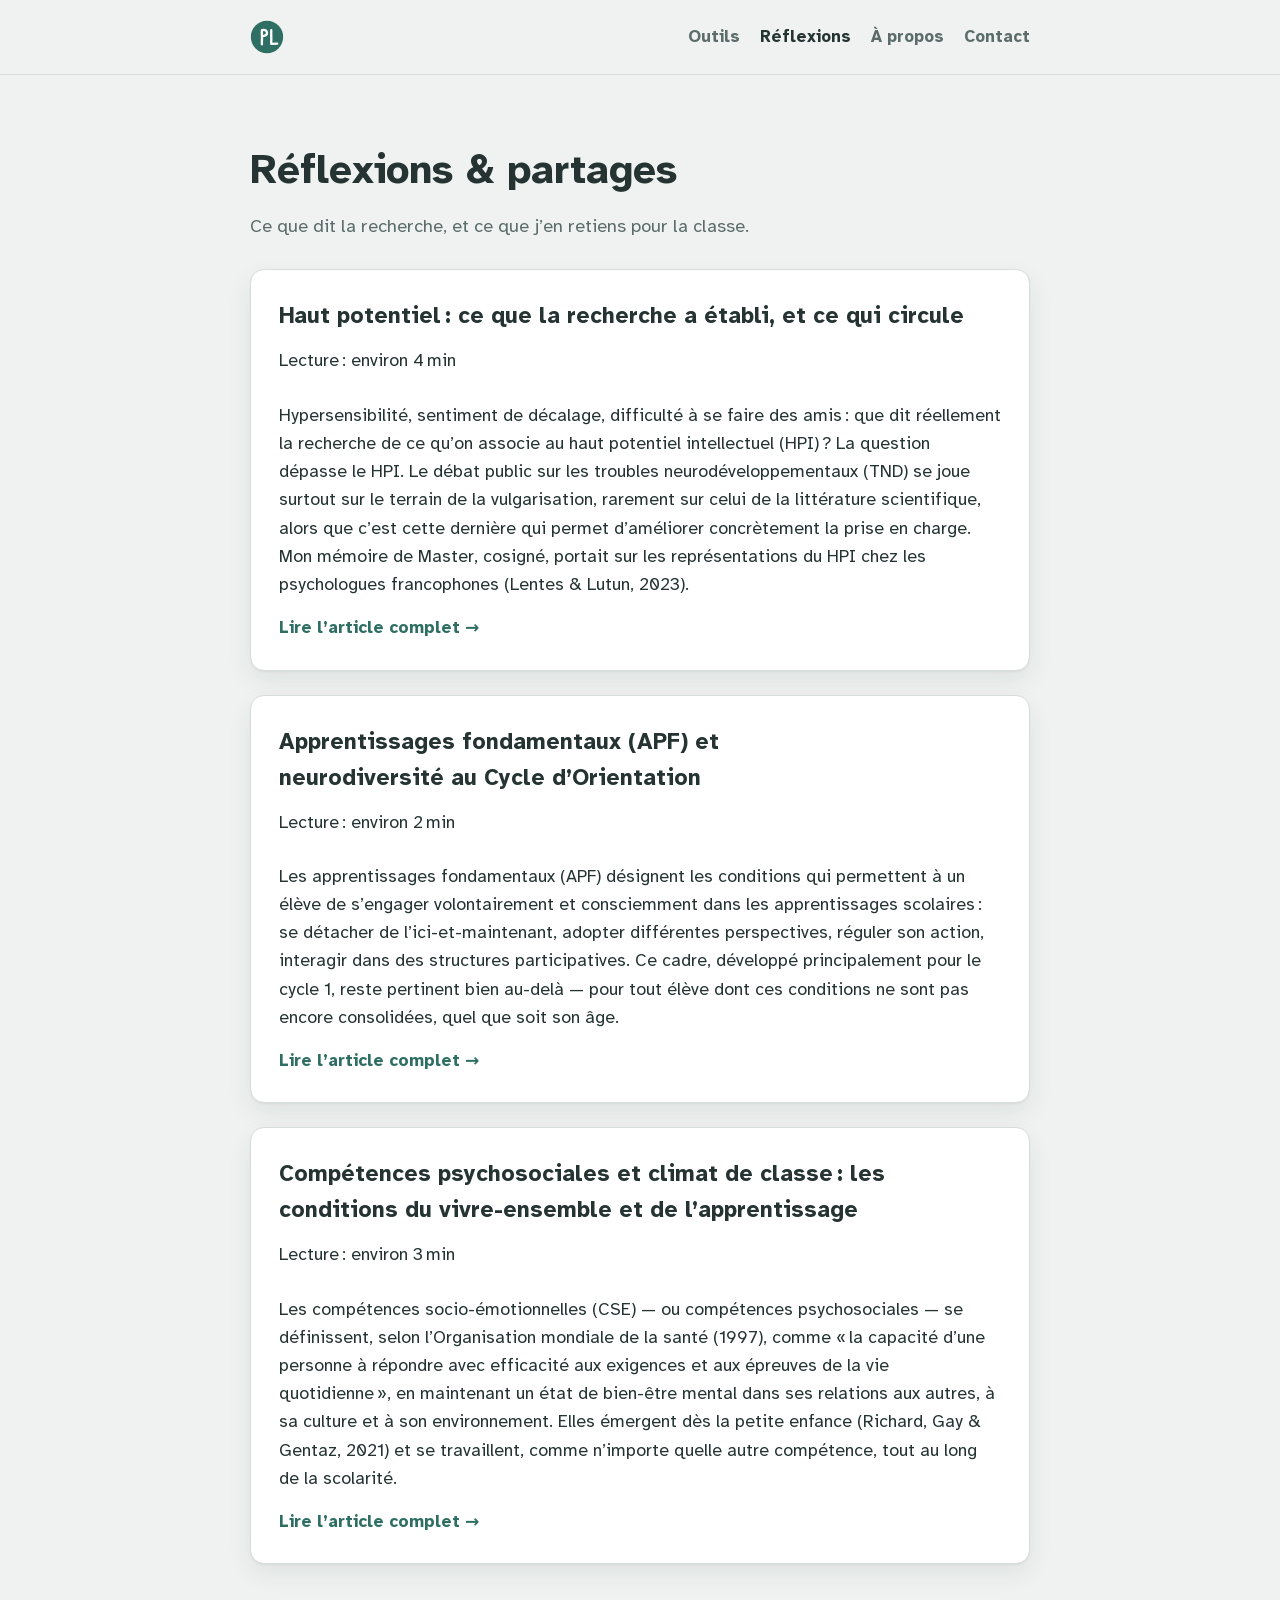
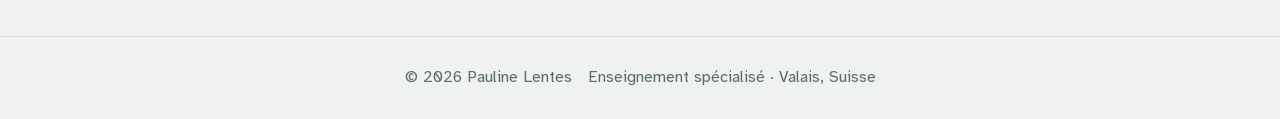
==== reflexions.html @ 04c8b50e "Retirer le nombre de textes de la page Réflexions La liste est amenée à évoluer : l'introduction, la" ====
<!doctype html>
<html lang="fr">
<head>
<meta charset="utf-8">
<meta name="viewport" content="width=device-width, initial-scale=1">
<meta name="description" content="Ce que dit la recherche (haut potentiel, apprentissages fondamentaux, compétences psychosociales) et ce que j’en retiens pour la classe au Cycle d’Orientation.">
<title>Réflexions · PL</title>
<meta name="theme-color" content="#2f6f63">
<meta name="apple-mobile-web-app-title" content="PL">
<link rel="manifest" href="manifest.json">
<link rel="apple-touch-icon" href="icon-180.png">
<link rel="icon" type="image/png" sizes="512x512" href="icon-512.png">
<link rel="icon" type="image/png" sizes="32x32" href="icon-32.png">
<link rel="icon" type="image/svg+xml" href="data:image/svg+xml,%3Csvg xmlns='http://www.w3.org/2000/svg' viewBox='0 0 160 160'%3E%3Ccircle cx='80' cy='80' r='76' fill='%232F6F63'/%3E%3Cg fill='none' stroke='%23FFFFFF' stroke-width='11' stroke-linecap='round' stroke-linejoin='round'%3E%3Cpath d='M56,114 C55,100 58,86 56,70 C55,58 57,50 56,48 C64,46 78,45 80,58 C82,70 70,76 56,76'/%3E%3Cpath d='M100,48 C99,64 101,86 100,100 C99,108 101,112 100,112 L128,111'/%3E%3C/g%3E%3C/svg%3E">
<link rel="preload" href="fonts/atkinson-400-normal.woff2" as="font" type="font/woff2" crossorigin>
<link rel="stylesheet" href="style.css">
</head>
<body>


<a class="skip" href="#main">Aller au contenu</a>

<header>
  <div class="wrap header-row">
    <a class="brand" href="./" aria-label="PL, retour à l’accueil">
      <svg viewBox="0 0 160 160" aria-hidden="true"><circle cx="80" cy="80" r="76" fill="currentColor" style="color:var(--accent)"/><g fill="none" stroke="var(--on-accent)" stroke-width="11" stroke-linecap="round" stroke-linejoin="round"><path d="M56,114 C55,100 58,86 56,70 C55,58 57,50 56,48 C64,46 78,45 80,58 C82,70 70,76 56,76"/><path d="M100,48 C99,64 101,86 100,100 C99,108 101,112 100,112 L128,111"/></g></svg>
    </a>
    <nav aria-label="Navigation principale">
      <a href="./#outils">Outils</a>
      <a href="reflexions.html" aria-current="page">Réflexions</a>
      <a href="./#apropos">À propos</a>
      <a href="./#contact">Contact</a>
    </nav>
  </div>
</header>

<main id="main">
  <section id="reflexions">
    <div class="wrap">
      <h1 class="page-title">Réflexions &amp; partages</h1>
      <p class="section-intro">Ce que dit la recherche, et ce que j’en retiens pour la classe.</p>
      <div class="reflections">
        <div class="reflection-card" id="haut-potentiel">
          <h2>Haut potentiel&#8239;: ce que la recherche a établi, et ce qui circule</h2>
          <p class="reflection-meta">Lecture : environ 4 min</p>
          <p>Hypersensibilité, sentiment de décalage, difficulté à se faire des amis&#8239;: que dit réellement la recherche de ce qu’on associe au haut potentiel intellectuel (HPI)&#8239;? La question dépasse le HPI. Le débat public sur les troubles neurodéveloppementaux (TND) se joue surtout sur le terrain de la vulgarisation, rarement sur celui de la littérature scientifique, alors que c’est cette dernière qui permet d’améliorer concrètement la prise en charge. Mon mémoire de Master, cosigné, portait sur les représentations du HPI chez les psychologues francophones (Lentes &amp; Lutun, 2023).</p>
          <details class="reflection-more"><summary><span class="more-label">Lire l’article complet<span class="sr-only"> sur le haut potentiel</span> &rarr;</span><span class="less-label">Réduire &uarr;</span></summary>
          <p>Dans la littérature scientifique, le profil HPI repose sur des critères relativement stables et mesurables&#8239;: un QI égal ou supérieur à 130, une rapidité d’apprentissage, une grande curiosité intellectuelle. Le reste — l’hypersensibilité, la difficulté à se faire des amis, le sentiment de décalage permanent — n’a jamais été démontré de façon robuste et reproductible comme spécifique au HPI (Clobert &amp; Gauvrit, 2021). Pourtant, c’est cette seconde liste, diffusée par des sites grand public et des tests qualitatifs en ligne, qui structure très largement les représentations populaires. Le mécanisme qui l’explique est connu depuis longtemps en psychologie&#8239;: l’effet Barnum, soit la tendance à se reconnaître dans une description vague et flatteuse, indépendamment de sa pertinence réelle (Forer, 1949). Le même terreau alimente les débats en ligne sur l’autisme, le TDAH ou les troubles dys — des check-lists qui invitent à l’auto-identification, davantage qu’à la compréhension du fonctionnement réel de la personne.</p>
          <p>Les professionnels formés ne sont pas complètement à l’abri de cette dérive. Dans notre étude, face à des cas cliniques ambigus, une partie des psychologues interrogés mobilisent des critères non validés scientifiquement plutôt que les critères théoriques qu’ils défendent par ailleurs. Si le glissement touche des professionnels formés, il touche a fortiori le grand public — et ce glissement a un coût&#8239;: du temps, de l’attention et des ressources dépensés à débattre de traits de personnalité anecdotiques, plutôt qu’à mettre en œuvre ce que la recherche a déjà établi comme efficace pour accompagner les profils neurodivergents (guidage explicite, outils de médiation, dispositifs adaptés à la zone proximale de développement de chacun).</p>
          <p>Cela ne nie pas l’existence de tableaux cliniques complexes, avec de réelles difficultés associées — ils existent et nécessitent un accompagnement spécifique. Ce qui est nié, en revanche, c’est que ces tableaux représentent la majorité des situations. Sur plusieurs dimensions étudiées dans la littérature, les personnes HPI ne se distinguent pas défavorablement de la population générale&#8239;: pas plus de difficultés relationnelles avec leurs pairs (Peters &amp; Bain, 2011), pas de perfectionnisme plus marqué (Stricker et al., cités dans Clobert &amp; Gauvrit, 2021), et une sociabilité plutôt meilleure, sans que cela leur soit délétère (Boisselier, 2021). Là où une différence existe — l’hyperstimulabilité émotionnelle, par exemple — sa taille d’effet reste faible (Winkler &amp; Voight, 2016). Plus récemment, une méta-analyse portant sur 27 études sur l’anxiété et 15 sur la dépression n’a trouvé aucune différence significative entre personnes HPI et population générale sur ces deux dimensions (Duplenne et al., 2024). Dans la majorité des cas documentés, le HPI n’est donc pas un facteur de risque&#8239;: il peut même agir comme facteur de protection.</p>
          <p>Cette confusion tient en partie à un biais méthodologique classique&#8239;: les professionnels — et les recherches menées en contexte clinique — rencontrent presque exclusivement des personnes en difficulté, puisque ce sont elles qui consultent. Les personnes qui fonctionnent bien avec un HPI, ou plus largement avec un autre profil neurodivergent, n’ont aucune raison de se signaler nulle part&#8239;; elles restent invisibles dans les échantillons cliniques, un biais de sélection apparenté au paradoxe de Berkson (Berkson, 1946). Tirer des conclusions générales à partir de ce qu’on observe le plus souvent en clinique revient donc à ignorer structurellement une grande partie — probablement la majorité — des personnes concernées.</p>
          <p>C’est tout l’enjeu de cette réflexion&#8239;: sortir d’une vision pathologisante par défaut de la neurodiversité. Fonctionner avec un profil HPI, autiste, TDAH ou dys n’est pas en soi un problème à corriger — ces fonctionnements sont aussi une forme de richesse dont nos sociétés ont besoin (Singer, 1998&#8239;; Armstrong, 2010). La difficulté n’est jamais un attribut automatique du diagnostic&#8239;: elle naît de l’écart, parfois important, parfois inexistant, entre le fonctionnement d’une personne et un environnement qui n’est pas toujours pensé pour accueillir cette diversité. Rester ancrée dans ce que la science montre — plutôt que dans ce qui circule — est ce qui permet réellement d’améliorer les conditions des personnes concernées, bien au-delà de n’importe quel débat sur des critères de personnalité non validés.</p>
          <details class="refs"><summary>Références (10)</summary>
            <ul class="reflection-refs">
              <li>Lentes, P., &amp; Lutun, M. (2023). <em>Les représentations du haut potentiel intellectuel chez les psychologues</em> [Travail de mémoire, Master en psychologie]. Université de Lausanne.</li>
              <li>Clobert, N., &amp; Gauvrit, N. (2021). <em>Psychologie du haut potentiel&#8239;: Comprendre, identifier, accompagner</em>. De Boeck Supérieur.</li>
              <li>Forer, B. (1949). The fallacy of personal validation. <em>Journal of Abnormal and Social Psychology, 44</em>(1), 118–123.</li>
              <li>Peters, P. M., &amp; Bain, S. K. (2011). Bullying and victimization rates among gifted and high-achieving students. <em>Journal for the Education of the Gifted, 34</em>(4), 624–643.</li>
              <li>Boisselier, N. (2021). La sociabilité et l’attrait pour la solitude des adultes à haut potentiel intellectuel. <em>Psychologie Française, 66</em>(4), 377–392.</li>
              <li>Winkler, D., &amp; Voight, A. (2016). Giftedness and overexcitability: Investigating the relationship using meta-analysis. <em>Gifted Child Quarterly, 60</em>(4), 243–257.</li>
              <li>Duplenne, L., Bourdin, B., Fernandez, D. N., Blondelle, G., &amp; Aubry, A. (2024). Anxiety and depression in gifted individuals: A systematic and meta-analytic review. <em>Gifted Child Quarterly, 68</em>(1), 65–83.</li>
              <li>Berkson, J. (1946). Limitations of the application of fourfold table analysis to hospital data. <em>Biometrics Bulletin, 2</em>(3), 47–53.</li>
              <li>Singer, J. (1998). <em>Odd People In: The Birth of Community Amongst People on the Autistic Spectrum</em> [Thèse de licence]. University of Technology, Sydney.</li>
              <li>Armstrong, T. (2010). <em>Neurodiversity: Discovering the Extraordinary Gifts of Autism, ADHD, Dyslexia, and Other Brain Differences</em>. Da Capo Lifelong Books.</li>
            </ul></details>
          <button type="button" class="close-article">Réduire &uarr;</button>
          </details>
        </div>
        <div class="reflection-card" id="apf-neurodiversite">
          <h2>Apprentissages fondamentaux (APF) et neurodiversité au Cycle d’Orientation</h2>
          <p class="reflection-meta">Lecture : environ 2 min</p>
          <p>Les apprentissages fondamentaux (APF) désignent les conditions qui permettent à un élève de s’engager volontairement et consciemment dans les apprentissages scolaires&#8239;: se détacher de l’ici-et-maintenant, adopter différentes perspectives, réguler son action, interagir dans des structures participatives. Ce cadre, développé principalement pour le cycle 1, reste pertinent bien au-delà — pour tout élève dont ces conditions ne sont pas encore consolidées, quel que soit son âge.</p>
          <details class="reflection-more"><summary><span class="more-label">Lire l’article complet<span class="sr-only"> sur les apprentissages fondamentaux</span> &rarr;</span><span class="less-label">Réduire &uarr;</span></summary>
          <p>Au Cycle d’Orientation, cette lecture change la manière d’aborder les difficultés d’apprentissage liées à la neurodiversité. Plutôt que de les interpréter uniquement à travers un diagnostic, on peut les lire comme l’expression d’apprentissages fondamentaux encore en construction, suivant une temporalité propre à chaque élève (Frith, 2003&#8239;; Happé &amp; Frith, 2006). Ce n’est pas la présence d’un trouble qui définit à elle seule les besoins d’un élève, mais l’écart entre ce que les attentes scolaires du cycle 3 présupposent comme acquis et ce qui, chez certains élèves, reste dans la zone proximale de développement.</p>
          <p>Cette perspective oriente aussi les dispositifs pédagogiques. Le passage de l’hétérorégulation à l’autorégulation (Vygotski, 1934/2018) ne va pas de soi&#8239;: il nécessite un guidage explicite, des outils de médiation, et des espaces où l’erreur et l’essai ont leur place. Le jeu de faire-semblant — la logique du «&#8239;comme si&#8239;» (Pramling et al., 2019) — est l’un de ces espaces&#8239;: il permet de travailler des compétences complexes (anticiper une situation, adopter la perspective d’autrui, gérer un imprévu) à distance de la charge émotionnelle d’une situation réelle, avant d’en affronter la version vécue. Cette alternance entre simulation et réalité s’inscrit dans une logique de continuum d’apprentissage — observer, imiter, faire avec, faire seul — plutôt que dans une logique de comblement de lacunes (Truffer-Moreau, Clerc-Georgy &amp; Paccolat, 2022).</p>
          <p>Ce cadre théorique nourrit directement ma pratique en classe ressource et en structure d’appui&#8239;: il permet de concevoir des dispositifs qui accompagnent le rythme de développement propre à chaque élève, plutôt que de chercher à le faire converger de force vers une norme scolaire uniforme.</p>
          <details class="refs"><summary>Références (5)</summary>
            <ul class="reflection-refs">
              <li>Frith, U. (2003). <em>Autism: explaining the enigma</em>. Blackwell.</li>
              <li>Happé, F., &amp; Frith, U. (2006). The weak coherence account. <em>Journal of Autism and Developmental Disorders, 36</em>(1), 5–25.</li>
              <li>Pramling, N., Wallerstedt, C., Lagerlöf, P., &amp; Björklund, C. (2019). <em>Play-Responsive Teaching in Early Childhood Education</em>. Springer.</li>
              <li>Truffer-Moreau, I., Clerc-Georgy, A., &amp; Paccolat, C. (2022). <em>Continuum d’apprentissage</em> [Support de cours BP61SPE]. HEP Vaud.</li>
              <li>Vygotski, L. S. (1934/2018). <em>Pensée et Langage</em>. La Dispute.</li>
            </ul></details>
          <button type="button" class="close-article">Réduire &uarr;</button>
          </details>
        </div>
        <div class="reflection-card" id="cps-climat-de-classe">
          <h2>Compétences psychosociales et climat de classe&#8239;: les conditions du vivre-ensemble et de l’apprentissage</h2>
          <p class="reflection-meta">Lecture : environ 3 min</p>
          <p>Les compétences socio-émotionnelles (CSE) — ou compétences psychosociales — se définissent, selon l’Organisation mondiale de la santé (1997), comme «&#8239;la capacité d’une personne à répondre avec efficacité aux exigences et aux épreuves de la vie quotidienne&#8239;», en maintenant un état de bien-être mental dans ses relations aux autres, à sa culture et à son environnement. Elles émergent dès la petite enfance (Richard, Gay &amp; Gentaz, 2021) et se travaillent, comme n’importe quelle autre compétence, tout au long de la scolarité.</p>
          <details class="reflection-more"><summary><span class="more-label">Lire l’article complet<span class="sr-only"> sur les compétences psychosociales</span> &rarr;</span><span class="less-label">Réduire &uarr;</span></summary>
          <p>Leur enseignement n’est pas un supplément d’âme&#8239;: les émotions orientent l’attention, influencent la mémorisation et modulent la motivation (Cuisinier &amp; Pons, 2011). Le plaisir d’apprendre — une émotion complexe, non réductible à une satisfaction immédiate — se construit à partir de trois leviers&#8239;: la perception de compétence, le sentiment d’autonomie et la pertinence perçue de la tâche. Aucun des trois ne se développe dans un climat où la peur de l’erreur monopolise l’énergie mentale des élèves&#8239;; c’est la sécurité du climat de classe qui crée les conditions propices à l’apprentissage (Glaser-Zikuda &amp; Mayring, 2004).</p>
          <p>Ce constat rejoint un champ de recherche plus large sur le climat scolaire, entendu non comme une ambiance diffuse mais comme un ensemble de dimensions objectivables&#8239;: la sécurité, la qualité des relations, l’enseignement-apprentissage et l’environnement institutionnel (Cohen, McCabe, Michelli &amp; Pickeral, 2009). Un climat positif agit comme facteur de protection, en particulier pour les élèves dont le parcours les expose à un risque accru d’exclusion&#8239;: il soutient leur sentiment d’appartenance et leur engagement, condition du vivre-ensemble dans des classes de plus en plus plurielles (Audet et al., 2024). Au Cycle d’Orientation, où les parcours sont souvent marqués par des ruptures scolaires ou des difficultés d’apprentissage, cette dimension n’est pas accessoire&#8239;: elle conditionne la possibilité même d’un travail pédagogique.</p>
          <p>Le PER inscrit ces compétences parmi les compétences transversales, mais leur transmission repose largement sur la modélisation&#8239;: l’enseignant qui nomme son propre état émotionnel, qui travaille ses propres compétences socio-émotionnelles, enseigne autant par ce qu’il dit que par ce qu’il montre. Des outils concrets structurent cette pratique au quotidien — thermomètre des émotions, journal de bord, conseils de classe, messages clairs, médiation par les pairs — mais leur efficacité dépend de sept conditions documentées dans la littérature&#8239;: une intégration explicite et intentionnelle au quotidien scolaire, une approche universelle (adressée à tous, pas seulement aux élèves en difficulté), une formation des enseignants, une cohérence et une progressivité sur la scolarité, l’implication des familles, une culture d’école favorable, et un suivi réel des dispositifs mis en place. Ce n’est pas un vœu pieux&#8239;: une méta-analyse portant sur plus de 200 programmes scolaires montre que l’enseignement structuré des compétences socio-émotionnelles améliore non seulement le comportement et les compétences sociales des élèves, mais aussi leurs résultats scolaires, de l’ordre de 11 points de percentile en moyenne (Durlak, Weissberg, Dymnicki, Taylor &amp; Schellinger, 2011).</p>
          <p>Travailler le climat de classe et les compétences psychosociales, ce n’est donc pas choisir entre le bien-être des élèves et leurs apprentissages&#8239;: c’est reconnaître que l’un est la condition de l’autre. C’est cette articulation qui structure aujourd’hui PL-CPS, le programme annuel de compétences psychosociales conçu avec Melody Ehrensperger pour le Cycle d’Orientation.</p>
          <details class="refs"><summary>Références (7)</summary>
            <ul class="reflection-refs">
              <li>Organisation mondiale de la santé. (1997). <em>Life skills education in schools</em>. OMS.</li>
              <li>Richard, S., Gay, P., &amp; Gentaz, É. (2021). Pourquoi et comment soutenir le développement des compétences émotionnelles chez les élèves âgés de 4 à 7 ans et chez leur enseignant·e&#8239;? <em>Raisons éducatives, 25</em>, 261–287.</li>
              <li>Cuisinier, F., &amp; Pons, F. (2011). <em>Émotions et cognition en classe</em>.</li>
              <li>Glaser-Zikuda, M., &amp; Mayring, P. (2004). Développer le plaisir d’apprendre à l’école. Dans Lafortune, L., Doudin, P.-A., Pons, F., &amp; Hancock, D. (dir.), <em>Les émotions à l’école</em> (pp. 101–121). Presses de l’Université du Québec.</li>
              <li>Cohen, J., McCabe, E. M., Michelli, N. M., &amp; Pickeral, T. (2009). School climate: Research, policy, practice, and teacher education. <em>Teachers College Record, 111</em>(1), 180–213.</li>
              <li>Audet, G., Gosselin-Gagné, J., Fowler, E., Caron, M.-È., Maynard, C., &amp; Beauregard, C. (2024). Prendre en compte les réalités d’élèves réfugié·e·s afin de soutenir leur résilience. <em>Revue Suisse des Sciences de l’éducation, 46</em>(1), 74–85.</li>
              <li>Durlak, J. A., Weissberg, R. P., Dymnicki, A. B., Taylor, R. D., &amp; Schellinger, K. B. (2011). The impact of enhancing students’ social and emotional learning. <em>Child Development, 82</em>(1), 405–432.</li>
            </ul></details>
          <button type="button" class="close-article">Réduire &uarr;</button>
          </details>
        </div>
      </div>
    </div>
  </section>
</main>

<footer>
  <div class="wrap header-row">
    <span>© <span id="year"></span> Pauline Lentes</span>
    <span>Enseignement spécialisé · Valais, Suisse</span>
  </div>
</footer>

<script>
(function () {
  document.getElementById('year').textContent = new Date().getFullYear();

  document.querySelectorAll('.close-article').forEach(function (btn) {
    btn.addEventListener('click', function () {
      var d = btn.closest('details');
      d.open = false;
      var sum = d.querySelector('summary');
      sum.scrollIntoView({ block: 'center' });
      sum.focus();
    });
  });
})();
</script>

</body>
</html>
---- style.css ----
/* Styles partagés par index.html et reflexions.html */
@font-face{font-family:"Atkinson Hyperlegible"; font-style:italic; font-weight:400; font-display:swap; src:url(fonts/atkinson-400-italic.woff2) format("woff2"); unicode-range:U+0000-00FF, U+0131, U+0152-0153, U+02BB-02BC, U+02C6, U+02DA, U+02DC, U+0304, U+0308, U+0329, U+2000-206F, U+20AC, U+2122, U+2191, U+2193, U+2212, U+2215, U+FEFF, U+FFFD}
@font-face{font-family:"Atkinson Hyperlegible"; font-style:normal; font-weight:400; font-display:swap; src:url(fonts/atkinson-400-normal.woff2) format("woff2"); unicode-range:U+0000-00FF, U+0131, U+0152-0153, U+02BB-02BC, U+02C6, U+02DA, U+02DC, U+0304, U+0308, U+0329, U+2000-206F, U+20AC, U+2122, U+2191, U+2193, U+2212, U+2215, U+FEFF, U+FFFD}
@font-face{font-family:"Atkinson Hyperlegible"; font-style:normal; font-weight:700; font-display:swap; src:url(fonts/atkinson-700-normal.woff2) format("woff2"); unicode-range:U+0000-00FF, U+0131, U+0152-0153, U+02BB-02BC, U+02C6, U+02DA, U+02DC, U+0304, U+0308, U+0329, U+2000-206F, U+20AC, U+2122, U+2191, U+2193, U+2212, U+2215, U+FEFF, U+FFFD}
:root{
  --bg:#EFF2F0; --surface:#FFFFFF; --surface-alt:#E4E9E6; --ink:#253433; --muted:#5B6C6A;
  --accent:#2F6F63; --on-accent:#FFFFFF; --border:#D7DDDA; --warning:#B97A3D; --danger:#B6503F;
  --highlight:#F0D878; --shadow:0 1px 2px rgba(37,52,51,.06),0 10px 24px rgba(37,52,51,.08);
  color-scheme:light;
}
@media (prefers-color-scheme:dark){
  :root:not([data-theme="light"]){
    --bg:#182422; --surface:#202F2C; --surface-alt:#24322F; --ink:#EAF1EE; --muted:#9FB0AC;
    --accent:#6FBFAE; --on-accent:#182422; --border:#33443F; --warning:#E3A768; --danger:#D98070;
    --shadow:0 1px 2px rgba(0,0,0,.35),0 12px 28px rgba(0,0,0,.35); color-scheme:dark;
  }
}
:root[data-theme="dark"]{
  --bg:#182422; --surface:#202F2C; --surface-alt:#24322F; --ink:#EAF1EE; --muted:#9FB0AC;
  --accent:#6FBFAE; --on-accent:#182422; --border:#33443F; --warning:#E3A768; --danger:#D98070;
  --shadow:0 1px 2px rgba(0,0,0,.35),0 12px 28px rgba(0,0,0,.35); color-scheme:dark;
}

html{font-size:112.5%}
*{box-sizing:border-box}
body{
  margin:0; background:var(--bg); color:var(--ink);
  font-family:"Atkinson Hyperlegible", system-ui, sans-serif;
  font-size:1rem; line-height:1.6;
}
.wrap{max-width:820px; margin:0 auto; padding-inline:20px}
a{color:var(--accent)}
h1,h2,h3{text-wrap:balance; margin:0}
p{margin:0}
.skip{position:absolute; left:-999px; top:0; background:var(--accent); color:var(--on-accent); padding:10px 16px; border-radius:0 0 8px 0}
.skip:focus{left:0; z-index:10}

/* ---------- header ---------- */
html{scroll-padding-top:84px}
header{position:sticky; top:0; z-index:5; padding-block:20px; background:var(--bg); border-bottom:1px solid var(--border)}
.header-row{display:flex; align-items:center; justify-content:space-between; gap:16px; flex-wrap:wrap}
.brand{display:flex; align-items:center; gap:10px; text-decoration:none; color:var(--ink)}
.brand svg{width:34px; height:34px; flex:none}
nav{display:flex; gap:20px; flex-wrap:wrap}
nav a{text-decoration:none; color:var(--muted); font-weight:700; font-size:.92rem}
nav a:hover{color:var(--accent)}
nav a[aria-current="page"]{color:var(--ink)}

/* ---------- hero ---------- */
.hero{padding-block:88px 80px; position:relative; overflow:hidden; background:var(--accent); color:var(--on-accent)}
.hero-grid{display:grid; grid-template-columns:1.3fr 1fr; gap:32px; align-items:center}
.hero h1{font-size:clamp(2.1rem,5.2vw,2.6rem); font-weight:700; line-height:1.1}
.hero p.lede{text-wrap:balance; margin-top:24px; font-size:clamp(1.1rem,2vw,1.3rem); color:var(--on-accent); max-width:46ch}
.hero-actions{display:flex; flex-wrap:wrap; align-items:center; gap:12px 24px; margin-top:28px}
.hero-actions .btn{margin-top:0; padding:14px 26px; background:var(--on-accent); color:var(--accent)}
.link-quiet{font-weight:700; color:var(--on-accent); text-underline-offset:4px}
.hero a:focus-visible{outline:3px solid var(--on-accent); outline-offset:3px}
.hero-shot{margin:0}
.hero-shot a{display:block; border-radius:14px; overflow:hidden; border:1px solid var(--border); box-shadow:var(--shadow)}
.hero-shot img{display:block; width:100%; height:auto}
.hero-shot figcaption{margin-top:10px; font-size:.9rem; color:var(--on-accent)}

section{padding-block:72px}
#outils,#contact{background:var(--surface-alt)}
#outils .section-intro, .tool-card.quiet > p, .photo-banner figcaption, #contact .form-note{color:var(--ink)}
h2,.page-title{font-size:clamp(1.7rem,3.2vw,2.3rem); font-weight:700; margin-bottom:20px; line-height:1.1}

/* ---------- photo ---------- */
.photo-banner{margin:36px 0 0}
.photo-banner .frame{border-radius:20px; overflow:hidden; box-shadow:var(--shadow); border:1px solid var(--border)}
.photo-banner img{display:block; width:100%; height:clamp(220px,38vw,420px); object-fit:cover}
.photo-banner figcaption{padding:10px 4px 0; font-size:.9rem; color:var(--muted); text-align:right}

/* ---------- about (condensé) ---------- */
.bio{max-width:68ch; font-size:1.02rem}
.bio + .bio{margin-top:14px}
.bio-line{margin-top:20px; max-width:68ch; font-size:.9rem; color:var(--muted)}
.tool-credit{font-size:.9rem}

/* ---------- tools (mis en avant) ---------- */
.section-intro{color:var(--muted); max-width:56ch; margin-bottom:28px; font-size:1.02rem}
.tools{display:grid; grid-template-columns:repeat(2,1fr); gap:24px}
.tool-card{background:var(--surface); border:1px solid var(--border); border-radius:14px; padding:28px; box-shadow:var(--shadow); display:flex; flex-direction:column; gap:14px}
.tool-card h3{font-size:1.4rem}
.tool-card > p{color:var(--muted); font-size:.98rem}
.tool-card.lead{grid-column:1 / -1; padding:36px; gap:16px}
.tool-card.lead h3{font-size:1.9rem}
.tool-card.lead > p{font-size:1.05rem; max-width:60ch}
.tool-card.lead .feature-list{font-size:1rem}
.tool-shot{display:block; margin:-28px -28px 0; border-radius:14px 14px 0 0; overflow:hidden; border-bottom:1px solid var(--border)}
.tool-shot img{display:block; width:100%; height:auto; aspect-ratio:16/9; object-fit:cover; object-position:top}
.tool-card.quiet{grid-column:1 / -1; box-shadow:none; background:transparent; flex-direction:row; flex-wrap:wrap; align-items:center; gap:12px 28px; padding:22px 28px}
.tool-card.quiet h3{font-size:1.15rem}
.tool-card.quiet > p{flex:1 1 320px; font-size:.95rem}
.tool-card.quiet .btn{margin-top:0}
.feature-list{margin:0; padding-left:20px; font-size:.98rem; color:var(--ink); display:flex; flex-direction:column; gap:6px}
.btn{display:inline-flex; align-items:center; gap:6px; align-self:flex-start; background:var(--accent); color:var(--on-accent); text-decoration:none; font-weight:700; padding:10px 18px; border-radius:8px; font-size:.95rem; margin-top:4px}

/* ---------- réflexions ---------- */
.reflections{display:flex; flex-direction:column; gap:24px}
.reflection-card{background:var(--surface); border:1px solid var(--border); border-radius:14px; padding:28px; box-shadow:var(--shadow); display:flex; flex-direction:column; gap:12px}
.reflection-card h2{font-size:1.25rem; margin-bottom:0; line-height:1.6}
.reflection-meta{color:var(--muted); font-size:.9rem}
.reflection-card p{color:var(--ink); font-size:.98rem; max-width:70ch}
.reflection-card p + p{margin-top:14px}
.reflection-card{scroll-margin-top:16px}
.reflection-refs{margin:0; padding-left:20px; font-size:.9rem; font-style:normal; color:var(--muted); display:flex; flex-direction:column; gap:8px}
.refs{margin-top:12px}
.refs summary{cursor:pointer; color:var(--accent); font-weight:700; font-size:.95rem}
.refs ul{margin-top:12px}
.close-article{align-self:flex-start; margin-top:16px; font:inherit; font-weight:700; color:var(--accent); background:none; border:1px solid var(--accent); border-radius:8px; padding:10px 16px; cursor:pointer}
.reflection-more{margin-top:4px}
.reflection-more > p:first-of-type{margin-top:12px}
.reflection-more summary{cursor:pointer; color:var(--accent); font-weight:700; font-size:.95rem; list-style:none}
.reflection-more summary::-webkit-details-marker{display:none}
.reflection-more[open] summary{margin-bottom:4px}
.reflection-more .less-label{display:none}
.reflection-more[open] .more-label{display:none}
.reflection-more[open] .less-label{display:inline}

/* ---------- contact ---------- */
form{display:flex; flex-direction:column; gap:14px; max-width:460px}
label{font-weight:700; font-size:.95rem; display:block; margin-bottom:6px}
input, textarea{width:100%; font:inherit; padding:11px 12px; border-radius:8px; border:1px solid var(--border); background:var(--surface); color:var(--ink)}
textarea{resize:vertical; min-height:110px}
input:focus, textarea:focus{outline:2px solid var(--accent); outline-offset:1px}
.hp{position:absolute; left:-9999px}
.sr-only{position:absolute; width:1px; height:1px; overflow:hidden; clip-path:inset(50%); white-space:nowrap}
button[type="submit"]{border:none; cursor:pointer; font:inherit; font-weight:700}
button[type="submit"]:disabled{opacity:.7; cursor:progress}
a:focus-visible,button:focus-visible,summary:focus-visible{outline:3px solid var(--accent); outline-offset:3px; border-radius:4px}
.form-note{font-size:.9rem; color:var(--muted)}
#formStatus{font-size:.9rem; font-weight:700; min-height:1.2em}
#formStatus[data-state="ok"]{color:var(--accent)}
#formStatus[data-state="err"]{color:var(--ink); border:2px solid var(--danger); border-radius:8px; padding:10px 12px}

footer{padding-block:28px; border-top:1px solid var(--border); display:flex; align-items:center; justify-content:space-between; gap:16px; flex-wrap:wrap; color:var(--muted); font-size:.9rem}
footer svg{width:22px; height:22px; vertical-align:middle}

@media (max-width:680px){
  .hero-grid{grid-template-columns:1fr}
  .tools{grid-template-columns:1fr}
  .tool-card.lead{padding:28px}
  header{padding-block:8px}
  html{scroll-padding-top:64px}
  .header-row{gap:8px}
  nav{gap:0}
  nav a{padding:12px 6px; font-size:.9rem}
}
@media (max-width:380px){
  nav a{padding:12px 4px; font-size:.85rem}
}
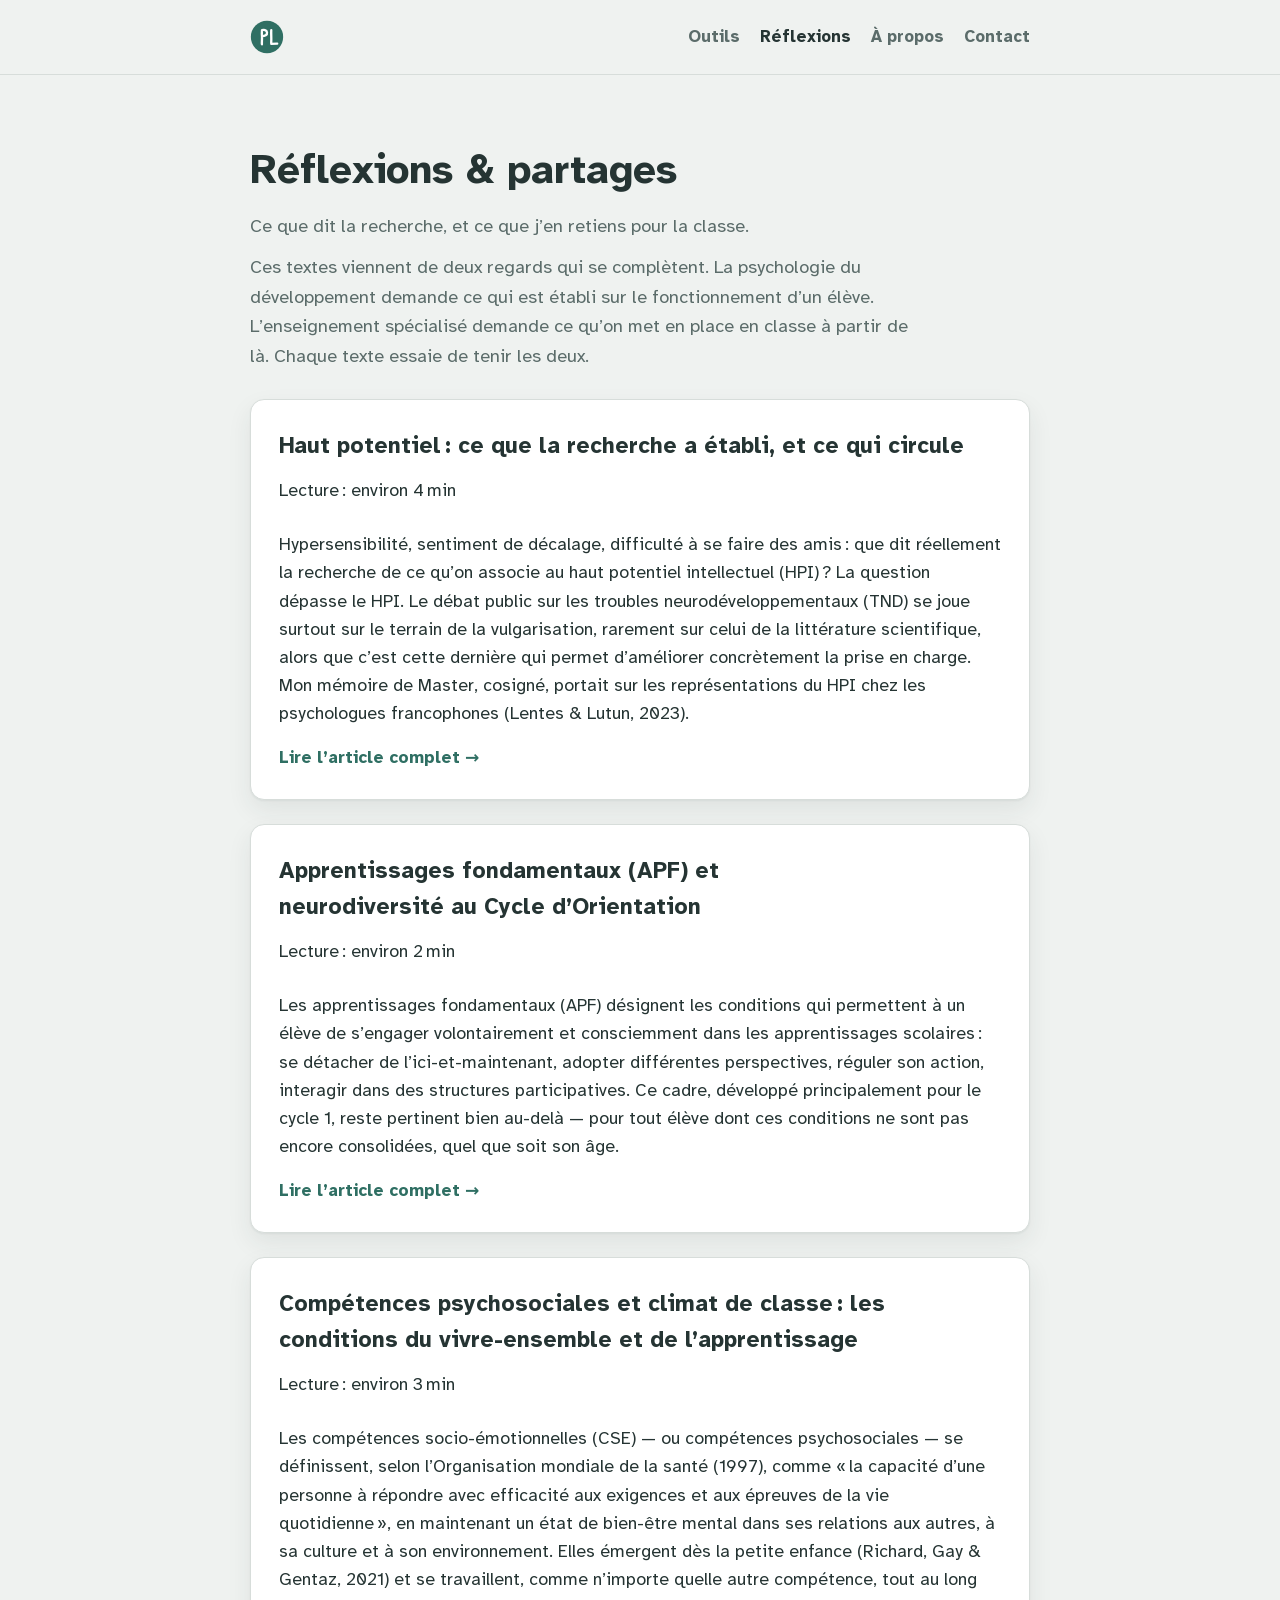
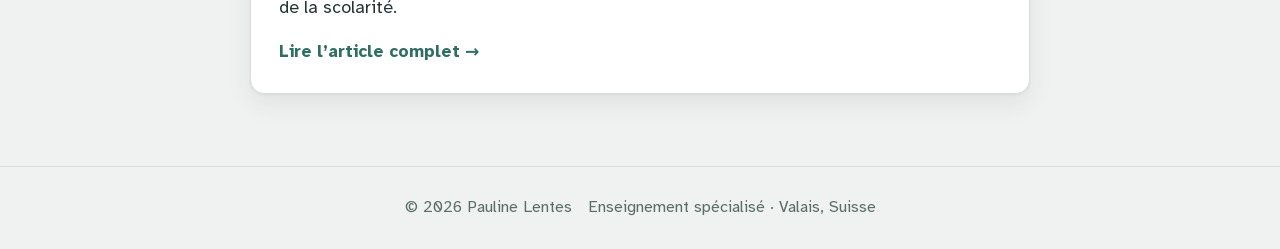
==== commit 719c4c82: "Expliciter le lien entre la formation et la posture, et le double regard À propos : un paragraphe re" ====
--- a/reflexions.html
+++ b/reflexions.html
@@ -39,6 +39,7 @@
     <div class="wrap">
       <h1 class="page-title">Réflexions &amp; partages</h1>
       <p class="section-intro">Ce que dit la recherche, et ce que j’en retiens pour la classe.</p>
+      <p class="section-intro">Ces textes viennent de deux regards qui se complètent. La psychologie du développement demande ce qui est établi sur le fonctionnement d’un élève. L’enseignement spécialisé demande ce qu’on met en place en classe à partir de là. Chaque texte essaie de tenir les deux.</p>
       <div class="reflections">
         <div class="reflection-card" id="haut-potentiel">
           <h2>Haut potentiel&#8239;: ce que la recherche a établi, et ce qui circule</h2>
@@ -50,6 +51,7 @@
           <p>Cela ne nie pas l’existence de tableaux cliniques complexes, avec de réelles difficultés associées — ils existent et nécessitent un accompagnement spécifique. Ce qui est nié, en revanche, c’est que ces tableaux représentent la majorité des situations. Sur plusieurs dimensions étudiées dans la littérature, les personnes HPI ne se distinguent pas défavorablement de la population générale&#8239;: pas plus de difficultés relationnelles avec leurs pairs (Peters &amp; Bain, 2011), pas de perfectionnisme plus marqué (Stricker et al., cités dans Clobert &amp; Gauvrit, 2021), et une sociabilité plutôt meilleure, sans que cela leur soit délétère (Boisselier, 2021). Là où une différence existe — l’hyperstimulabilité émotionnelle, par exemple — sa taille d’effet reste faible (Winkler &amp; Voight, 2016). Plus récemment, une méta-analyse portant sur 27 études sur l’anxiété et 15 sur la dépression n’a trouvé aucune différence significative entre personnes HPI et population générale sur ces deux dimensions (Duplenne et al., 2024). Dans la majorité des cas documentés, le HPI n’est donc pas un facteur de risque&#8239;: il peut même agir comme facteur de protection.</p>
           <p>Cette confusion tient en partie à un biais méthodologique classique&#8239;: les professionnels — et les recherches menées en contexte clinique — rencontrent presque exclusivement des personnes en difficulté, puisque ce sont elles qui consultent. Les personnes qui fonctionnent bien avec un HPI, ou plus largement avec un autre profil neurodivergent, n’ont aucune raison de se signaler nulle part&#8239;; elles restent invisibles dans les échantillons cliniques, un biais de sélection apparenté au paradoxe de Berkson (Berkson, 1946). Tirer des conclusions générales à partir de ce qu’on observe le plus souvent en clinique revient donc à ignorer structurellement une grande partie — probablement la majorité — des personnes concernées.</p>
           <p>C’est tout l’enjeu de cette réflexion&#8239;: sortir d’une vision pathologisante par défaut de la neurodiversité. Fonctionner avec un profil HPI, autiste, TDAH ou dys n’est pas en soi un problème à corriger — ces fonctionnements sont aussi une forme de richesse dont nos sociétés ont besoin (Singer, 1998&#8239;; Armstrong, 2010). La difficulté n’est jamais un attribut automatique du diagnostic&#8239;: elle naît de l’écart, parfois important, parfois inexistant, entre le fonctionnement d’une personne et un environnement qui n’est pas toujours pensé pour accueillir cette diversité. Rester ancrée dans ce que la science montre — plutôt que dans ce qui circule — est ce qui permet réellement d’améliorer les conditions des personnes concernées, bien au-delà de n’importe quel débat sur des critères de personnalité non validés.</p>
+          <p>Deux regards sont ici nécessaires. La psychologie du développement permet de distinguer ce qui est établi de ce qui circule, et évite de bâtir un dispositif sur un trait non validé. L’enseignement spécialisé empêche de s’arrêter à ce constat&#8239;: savoir ce que montre la recherche ne dit pas encore ce qu’il faut changer, pour cet élève, dans cette classe.</p>
           <details class="refs"><summary>Références (10)</summary>
             <ul class="reflection-refs">
               <li>Lentes, P., &amp; Lutun, M. (2023). <em>Les représentations du haut potentiel intellectuel chez les psychologues</em> [Travail de mémoire, Master en psychologie]. Université de Lausanne.</li>
@@ -74,6 +76,7 @@
           <p>Au Cycle d’Orientation, cette lecture change la manière d’aborder les difficultés d’apprentissage liées à la neurodiversité. Plutôt que de les interpréter uniquement à travers un diagnostic, on peut les lire comme l’expression d’apprentissages fondamentaux encore en construction, suivant une temporalité propre à chaque élève (Frith, 2003&#8239;; Happé &amp; Frith, 2006). Ce n’est pas la présence d’un trouble qui définit à elle seule les besoins d’un élève, mais l’écart entre ce que les attentes scolaires du cycle 3 présupposent comme acquis et ce qui, chez certains élèves, reste dans la zone proximale de développement.</p>
           <p>Cette perspective oriente aussi les dispositifs pédagogiques. Le passage de l’hétérorégulation à l’autorégulation (Vygotski, 1934/2018) ne va pas de soi&#8239;: il nécessite un guidage explicite, des outils de médiation, et des espaces où l’erreur et l’essai ont leur place. Le jeu de faire-semblant — la logique du «&#8239;comme si&#8239;» (Pramling et al., 2019) — est l’un de ces espaces&#8239;: il permet de travailler des compétences complexes (anticiper une situation, adopter la perspective d’autrui, gérer un imprévu) à distance de la charge émotionnelle d’une situation réelle, avant d’en affronter la version vécue. Cette alternance entre simulation et réalité s’inscrit dans une logique de continuum d’apprentissage — observer, imiter, faire avec, faire seul — plutôt que dans une logique de comblement de lacunes (Truffer-Moreau, Clerc-Georgy &amp; Paccolat, 2022).</p>
           <p>Ce cadre théorique nourrit directement ma pratique en classe ressource et en structure d’appui&#8239;: il permet de concevoir des dispositifs qui accompagnent le rythme de développement propre à chaque élève, plutôt que de chercher à le faire converger de force vers une norme scolaire uniforme.</p>
+          <p>Ce cadre tient les deux regards ensemble. La psychologie du développement éclaire comment ces conditions se construisent&#8239;; l’enseignement spécialisé demande ce qu’on peut faire pour les soutenir, élève par élève, au rythme de chacun.</p>
           <details class="refs"><summary>Références (5)</summary>
             <ul class="reflection-refs">
               <li>Frith, U. (2003). <em>Autism: explaining the enigma</em>. Blackwell.</li>
@@ -94,6 +97,7 @@
           <p>Ce constat rejoint un champ de recherche plus large sur le climat scolaire, entendu non comme une ambiance diffuse mais comme un ensemble de dimensions objectivables&#8239;: la sécurité, la qualité des relations, l’enseignement-apprentissage et l’environnement institutionnel (Cohen, McCabe, Michelli &amp; Pickeral, 2009). Un climat positif agit comme facteur de protection, en particulier pour les élèves dont le parcours les expose à un risque accru d’exclusion&#8239;: il soutient leur sentiment d’appartenance et leur engagement, condition du vivre-ensemble dans des classes de plus en plus plurielles (Audet et al., 2024). Au Cycle d’Orientation, où les parcours sont souvent marqués par des ruptures scolaires ou des difficultés d’apprentissage, cette dimension n’est pas accessoire&#8239;: elle conditionne la possibilité même d’un travail pédagogique.</p>
           <p>Le PER inscrit ces compétences parmi les compétences transversales, mais leur transmission repose largement sur la modélisation&#8239;: l’enseignant qui nomme son propre état émotionnel, qui travaille ses propres compétences socio-émotionnelles, enseigne autant par ce qu’il dit que par ce qu’il montre. Des outils concrets structurent cette pratique au quotidien — thermomètre des émotions, journal de bord, conseils de classe, messages clairs, médiation par les pairs — mais leur efficacité dépend de sept conditions documentées dans la littérature&#8239;: une intégration explicite et intentionnelle au quotidien scolaire, une approche universelle (adressée à tous, pas seulement aux élèves en difficulté), une formation des enseignants, une cohérence et une progressivité sur la scolarité, l’implication des familles, une culture d’école favorable, et un suivi réel des dispositifs mis en place. Ce n’est pas un vœu pieux&#8239;: une méta-analyse portant sur plus de 200 programmes scolaires montre que l’enseignement structuré des compétences socio-émotionnelles améliore non seulement le comportement et les compétences sociales des élèves, mais aussi leurs résultats scolaires, de l’ordre de 11 points de percentile en moyenne (Durlak, Weissberg, Dymnicki, Taylor &amp; Schellinger, 2011).</p>
           <p>Travailler le climat de classe et les compétences psychosociales, ce n’est donc pas choisir entre le bien-être des élèves et leurs apprentissages&#8239;: c’est reconnaître que l’un est la condition de l’autre. C’est cette articulation qui structure aujourd’hui PL-CPS, le programme annuel de compétences psychosociales conçu avec Melody Ehrensperger pour le Cycle d’Orientation.</p>
+          <p>Ici aussi, les deux regards se corrigent. Un effet moyen, comme celui rapporté par Durlak et al. (2011), décrit un groupe&#8239;: il ne garantit rien pour un élève en particulier. C’est la question de l’enseignement spécialisé, ce que devient un dispositif pour un élève dont le parcours est marqué par des ruptures, qui empêche de s’en contenter.</p>
           <details class="refs"><summary>Références (7)</summary>
             <ul class="reflection-refs">
               <li>Organisation mondiale de la santé. (1997). <em>Life skills education in schools</em>. OMS.</li>
--- a/style.css
+++ b/style.css
@@ -79,6 +79,7 @@
 
 /* ---------- tools (mis en avant) ---------- */
 .section-intro{color:var(--muted); max-width:56ch; margin-bottom:28px; font-size:1.02rem}
+.section-intro:has(+ .section-intro){margin-bottom:12px}
 .tools{display:grid; grid-template-columns:repeat(2,1fr); gap:24px}
 .tool-card{background:var(--surface); border:1px solid var(--border); border-radius:14px; padding:28px; box-shadow:var(--shadow); display:flex; flex-direction:column; gap:14px}
 .tool-card h3{font-size:1.4rem}
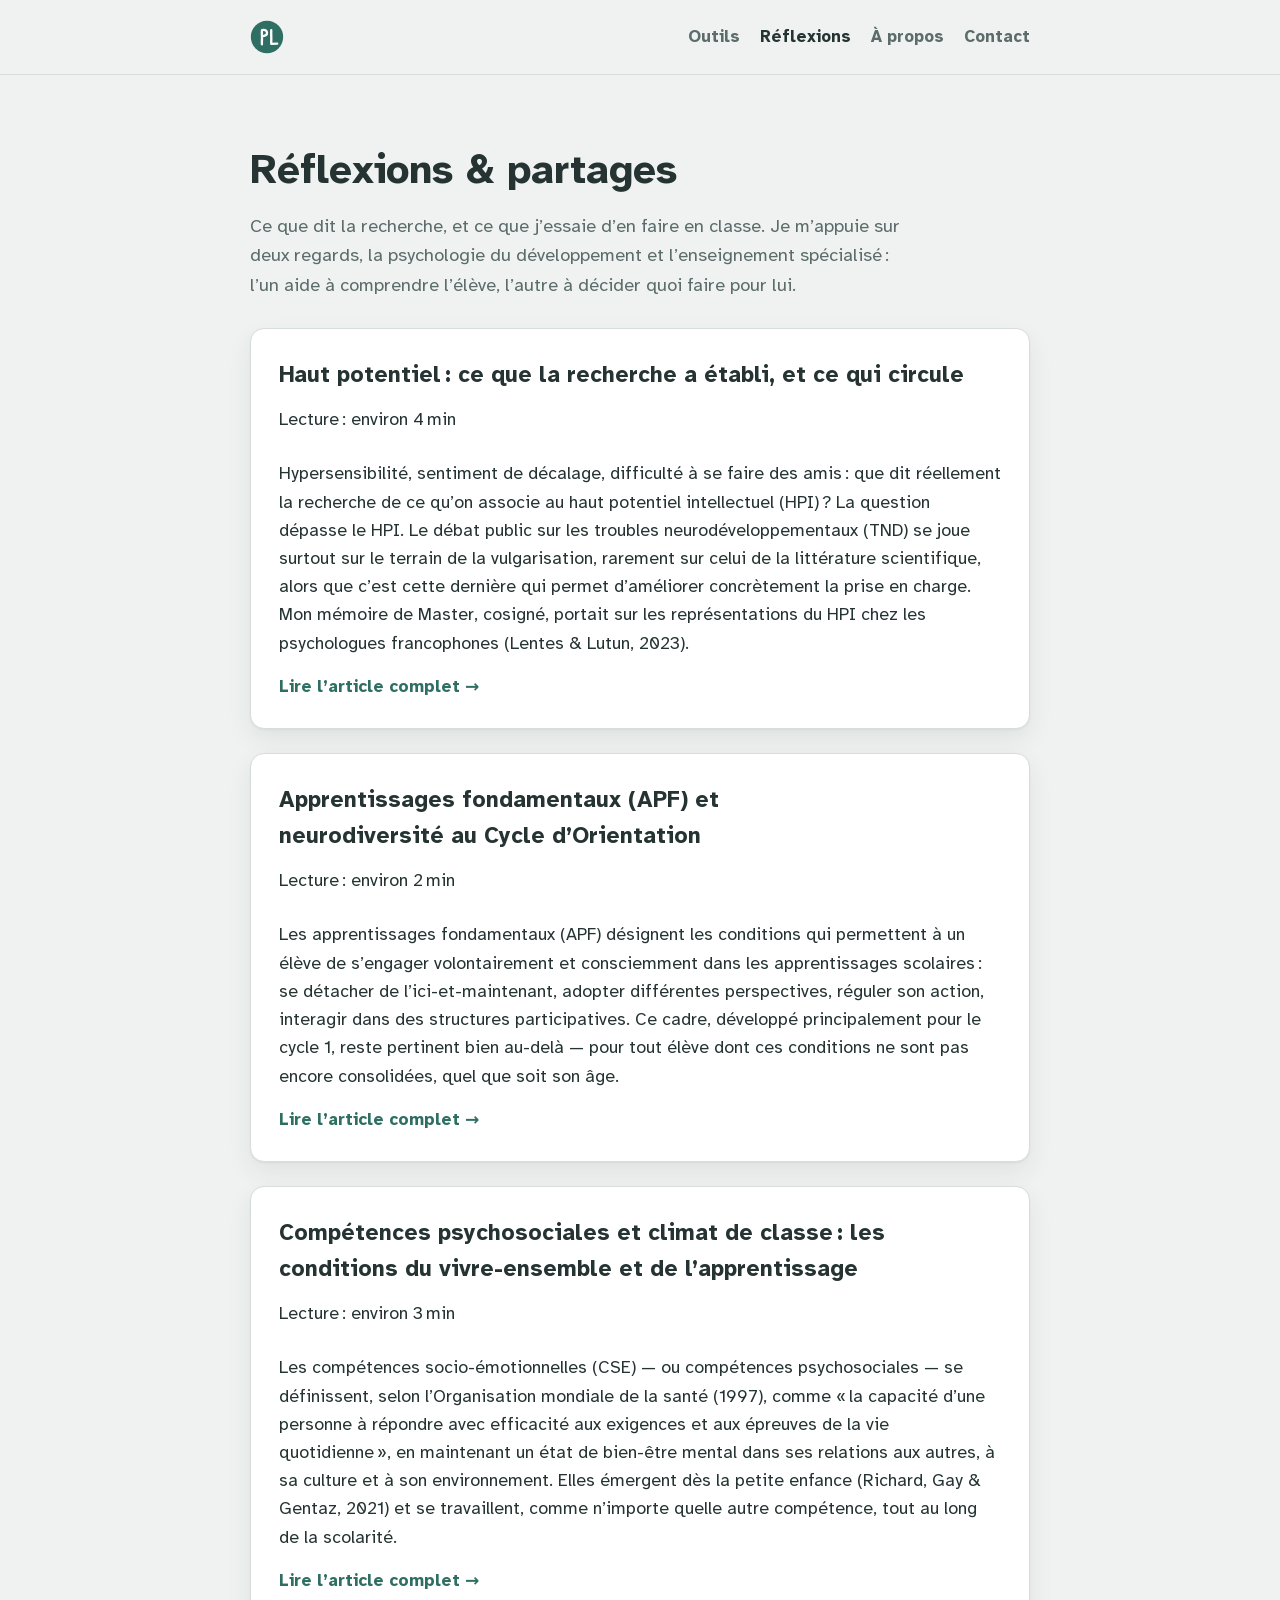
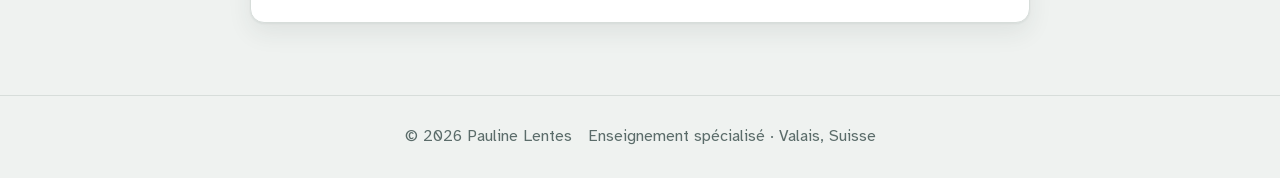
==== commit 2b9e6771: "Alléger le propos sur la formation et le double regard À propos : un paragraphe court et à la premiè" ====
--- a/reflexions.html
+++ b/reflexions.html
@@ -38,8 +38,7 @@
   <section id="reflexions">
     <div class="wrap">
       <h1 class="page-title">Réflexions &amp; partages</h1>
-      <p class="section-intro">Ce que dit la recherche, et ce que j’en retiens pour la classe.</p>
-      <p class="section-intro">Ces textes viennent de deux regards qui se complètent. La psychologie du développement demande ce qui est établi sur le fonctionnement d’un élève. L’enseignement spécialisé demande ce qu’on met en place en classe à partir de là. Chaque texte essaie de tenir les deux.</p>
+      <p class="section-intro">Ce que dit la recherche, et ce que j’essaie d’en faire en classe. Je m’appuie sur deux regards, la psychologie du développement et l’enseignement spécialisé&#8239;: l’un aide à comprendre l’élève, l’autre à décider quoi faire pour lui.</p>
       <div class="reflections">
         <div class="reflection-card" id="haut-potentiel">
           <h2>Haut potentiel&#8239;: ce que la recherche a établi, et ce qui circule</h2>
@@ -51,7 +50,7 @@
           <p>Cela ne nie pas l’existence de tableaux cliniques complexes, avec de réelles difficultés associées — ils existent et nécessitent un accompagnement spécifique. Ce qui est nié, en revanche, c’est que ces tableaux représentent la majorité des situations. Sur plusieurs dimensions étudiées dans la littérature, les personnes HPI ne se distinguent pas défavorablement de la population générale&#8239;: pas plus de difficultés relationnelles avec leurs pairs (Peters &amp; Bain, 2011), pas de perfectionnisme plus marqué (Stricker et al., cités dans Clobert &amp; Gauvrit, 2021), et une sociabilité plutôt meilleure, sans que cela leur soit délétère (Boisselier, 2021). Là où une différence existe — l’hyperstimulabilité émotionnelle, par exemple — sa taille d’effet reste faible (Winkler &amp; Voight, 2016). Plus récemment, une méta-analyse portant sur 27 études sur l’anxiété et 15 sur la dépression n’a trouvé aucune différence significative entre personnes HPI et population générale sur ces deux dimensions (Duplenne et al., 2024). Dans la majorité des cas documentés, le HPI n’est donc pas un facteur de risque&#8239;: il peut même agir comme facteur de protection.</p>
           <p>Cette confusion tient en partie à un biais méthodologique classique&#8239;: les professionnels — et les recherches menées en contexte clinique — rencontrent presque exclusivement des personnes en difficulté, puisque ce sont elles qui consultent. Les personnes qui fonctionnent bien avec un HPI, ou plus largement avec un autre profil neurodivergent, n’ont aucune raison de se signaler nulle part&#8239;; elles restent invisibles dans les échantillons cliniques, un biais de sélection apparenté au paradoxe de Berkson (Berkson, 1946). Tirer des conclusions générales à partir de ce qu’on observe le plus souvent en clinique revient donc à ignorer structurellement une grande partie — probablement la majorité — des personnes concernées.</p>
           <p>C’est tout l’enjeu de cette réflexion&#8239;: sortir d’une vision pathologisante par défaut de la neurodiversité. Fonctionner avec un profil HPI, autiste, TDAH ou dys n’est pas en soi un problème à corriger — ces fonctionnements sont aussi une forme de richesse dont nos sociétés ont besoin (Singer, 1998&#8239;; Armstrong, 2010). La difficulté n’est jamais un attribut automatique du diagnostic&#8239;: elle naît de l’écart, parfois important, parfois inexistant, entre le fonctionnement d’une personne et un environnement qui n’est pas toujours pensé pour accueillir cette diversité. Rester ancrée dans ce que la science montre — plutôt que dans ce qui circule — est ce qui permet réellement d’améliorer les conditions des personnes concernées, bien au-delà de n’importe quel débat sur des critères de personnalité non validés.</p>
-          <p>Deux regards sont ici nécessaires. La psychologie du développement permet de distinguer ce qui est établi de ce qui circule, et évite de bâtir un dispositif sur un trait non validé. L’enseignement spécialisé empêche de s’arrêter à ce constat&#8239;: savoir ce que montre la recherche ne dit pas encore ce qu’il faut changer, pour cet élève, dans cette classe.</p>
+          <p>Savoir ce que montre la recherche ne dit pas encore ce qu’il faut changer pour un élève donné. C’est là que l’enseignement spécialisé prend le relais&#8239;: partir de ce qui est établi, puis chercher ce qui aide vraiment cet élève, dans cette classe.</p>
           <details class="refs"><summary>Références (10)</summary>
             <ul class="reflection-refs">
               <li>Lentes, P., &amp; Lutun, M. (2023). <em>Les représentations du haut potentiel intellectuel chez les psychologues</em> [Travail de mémoire, Master en psychologie]. Université de Lausanne.</li>
@@ -76,7 +75,7 @@
           <p>Au Cycle d’Orientation, cette lecture change la manière d’aborder les difficultés d’apprentissage liées à la neurodiversité. Plutôt que de les interpréter uniquement à travers un diagnostic, on peut les lire comme l’expression d’apprentissages fondamentaux encore en construction, suivant une temporalité propre à chaque élève (Frith, 2003&#8239;; Happé &amp; Frith, 2006). Ce n’est pas la présence d’un trouble qui définit à elle seule les besoins d’un élève, mais l’écart entre ce que les attentes scolaires du cycle 3 présupposent comme acquis et ce qui, chez certains élèves, reste dans la zone proximale de développement.</p>
           <p>Cette perspective oriente aussi les dispositifs pédagogiques. Le passage de l’hétérorégulation à l’autorégulation (Vygotski, 1934/2018) ne va pas de soi&#8239;: il nécessite un guidage explicite, des outils de médiation, et des espaces où l’erreur et l’essai ont leur place. Le jeu de faire-semblant — la logique du «&#8239;comme si&#8239;» (Pramling et al., 2019) — est l’un de ces espaces&#8239;: il permet de travailler des compétences complexes (anticiper une situation, adopter la perspective d’autrui, gérer un imprévu) à distance de la charge émotionnelle d’une situation réelle, avant d’en affronter la version vécue. Cette alternance entre simulation et réalité s’inscrit dans une logique de continuum d’apprentissage — observer, imiter, faire avec, faire seul — plutôt que dans une logique de comblement de lacunes (Truffer-Moreau, Clerc-Georgy &amp; Paccolat, 2022).</p>
           <p>Ce cadre théorique nourrit directement ma pratique en classe ressource et en structure d’appui&#8239;: il permet de concevoir des dispositifs qui accompagnent le rythme de développement propre à chaque élève, plutôt que de chercher à le faire converger de force vers une norme scolaire uniforme.</p>
-          <p>Ce cadre tient les deux regards ensemble. La psychologie du développement éclaire comment ces conditions se construisent&#8239;; l’enseignement spécialisé demande ce qu’on peut faire pour les soutenir, élève par élève, au rythme de chacun.</p>
+          <p>Le jeu du «&#8239;comme si&#8239;» en donne un exemple. La psychologie du développement explique pourquoi il permet d’anticiper et d’adopter un autre point de vue, sans la charge d’une situation réelle. L’enseignement spécialisé demande comment l’organiser concrètement pour tel élève, et à quel moment passer à la situation vécue.</p>
           <details class="refs"><summary>Références (5)</summary>
             <ul class="reflection-refs">
               <li>Frith, U. (2003). <em>Autism: explaining the enigma</em>. Blackwell.</li>
@@ -97,7 +96,7 @@
           <p>Ce constat rejoint un champ de recherche plus large sur le climat scolaire, entendu non comme une ambiance diffuse mais comme un ensemble de dimensions objectivables&#8239;: la sécurité, la qualité des relations, l’enseignement-apprentissage et l’environnement institutionnel (Cohen, McCabe, Michelli &amp; Pickeral, 2009). Un climat positif agit comme facteur de protection, en particulier pour les élèves dont le parcours les expose à un risque accru d’exclusion&#8239;: il soutient leur sentiment d’appartenance et leur engagement, condition du vivre-ensemble dans des classes de plus en plus plurielles (Audet et al., 2024). Au Cycle d’Orientation, où les parcours sont souvent marqués par des ruptures scolaires ou des difficultés d’apprentissage, cette dimension n’est pas accessoire&#8239;: elle conditionne la possibilité même d’un travail pédagogique.</p>
           <p>Le PER inscrit ces compétences parmi les compétences transversales, mais leur transmission repose largement sur la modélisation&#8239;: l’enseignant qui nomme son propre état émotionnel, qui travaille ses propres compétences socio-émotionnelles, enseigne autant par ce qu’il dit que par ce qu’il montre. Des outils concrets structurent cette pratique au quotidien — thermomètre des émotions, journal de bord, conseils de classe, messages clairs, médiation par les pairs — mais leur efficacité dépend de sept conditions documentées dans la littérature&#8239;: une intégration explicite et intentionnelle au quotidien scolaire, une approche universelle (adressée à tous, pas seulement aux élèves en difficulté), une formation des enseignants, une cohérence et une progressivité sur la scolarité, l’implication des familles, une culture d’école favorable, et un suivi réel des dispositifs mis en place. Ce n’est pas un vœu pieux&#8239;: une méta-analyse portant sur plus de 200 programmes scolaires montre que l’enseignement structuré des compétences socio-émotionnelles améliore non seulement le comportement et les compétences sociales des élèves, mais aussi leurs résultats scolaires, de l’ordre de 11 points de percentile en moyenne (Durlak, Weissberg, Dymnicki, Taylor &amp; Schellinger, 2011).</p>
           <p>Travailler le climat de classe et les compétences psychosociales, ce n’est donc pas choisir entre le bien-être des élèves et leurs apprentissages&#8239;: c’est reconnaître que l’un est la condition de l’autre. C’est cette articulation qui structure aujourd’hui PL-CPS, le programme annuel de compétences psychosociales conçu avec Melody Ehrensperger pour le Cycle d’Orientation.</p>
-          <p>Ici aussi, les deux regards se corrigent. Un effet moyen, comme celui rapporté par Durlak et al. (2011), décrit un groupe&#8239;: il ne garantit rien pour un élève en particulier. C’est la question de l’enseignement spécialisé, ce que devient un dispositif pour un élève dont le parcours est marqué par des ruptures, qui empêche de s’en contenter.</p>
+          <p>Un effet moyen, comme celui rapporté par Durlak et al. (2011), décrit un groupe&#8239;: il ne dit pas ce qui se passera pour un élève en particulier. La recherche travaille à l’échelle de groupes&#8239;; en classe, on travaille avec un élève à la fois, et c’est cette échelle que j’essaie de garder en tête.</p>
           <details class="refs"><summary>Références (7)</summary>
             <ul class="reflection-refs">
               <li>Organisation mondiale de la santé. (1997). <em>Life skills education in schools</em>. OMS.</li>
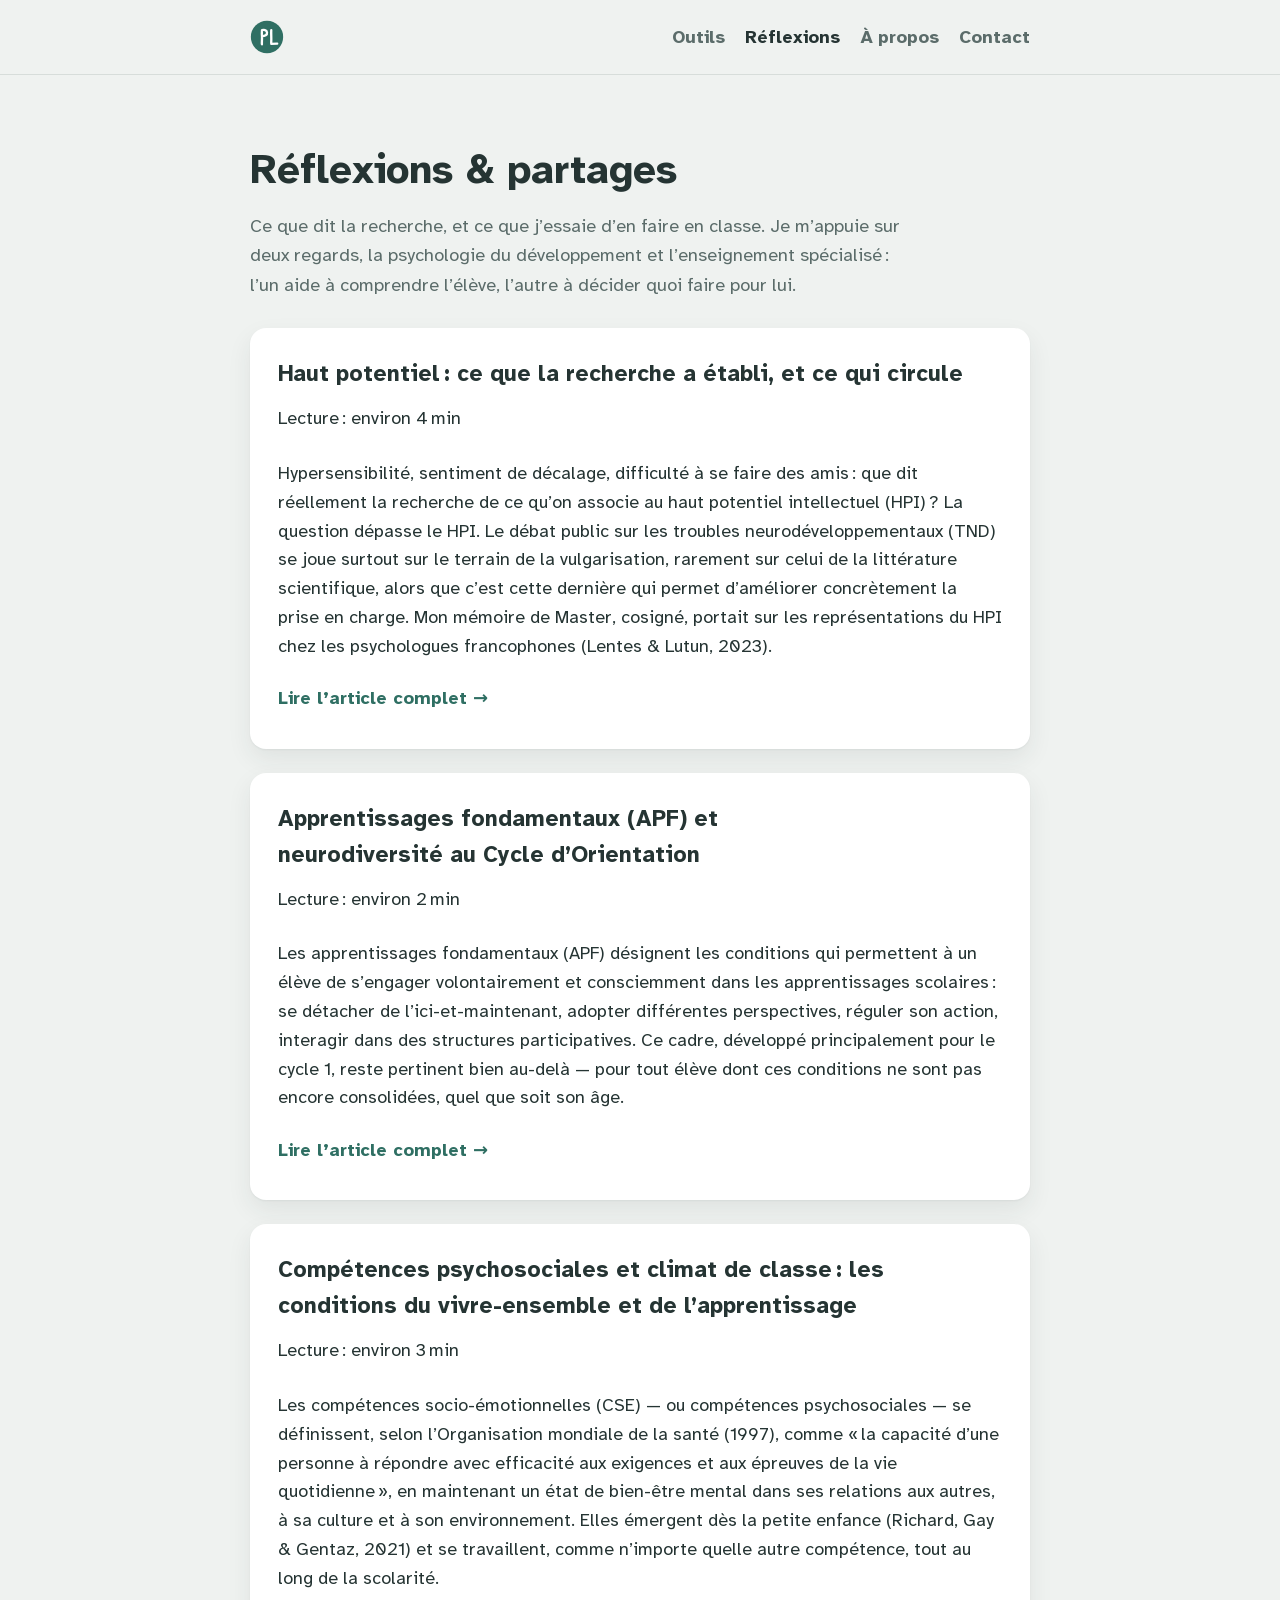
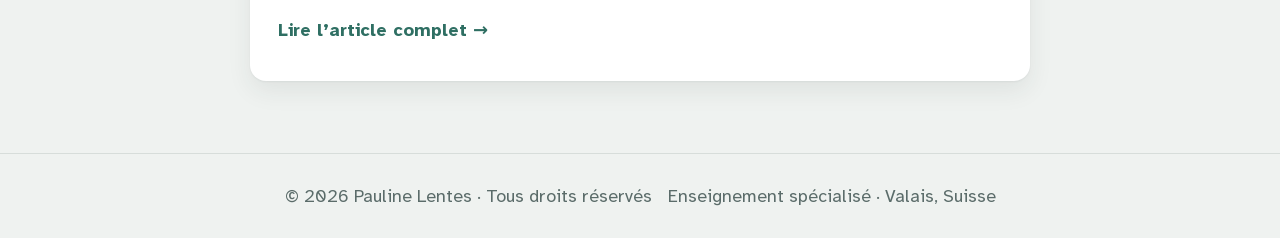
==== commit e62a4213: "Réapplique les correctifs de l'audit sur la structure style.css et reflexions.html Ajoute le token -" ====
--- a/reflexions.html
+++ b/reflexions.html
@@ -5,6 +5,7 @@
 <meta name="viewport" content="width=device-width, initial-scale=1">
 <meta name="description" content="Ce que dit la recherche (haut potentiel, apprentissages fondamentaux, compétences psychosociales) et ce que j’en retiens pour la classe au Cycle d’Orientation.">
 <title>Réflexions · PL</title>
+<link rel="canonical" href="https://7nel.github.io/PL/reflexions.html">
 <meta name="theme-color" content="#2f6f63">
 <meta name="apple-mobile-web-app-title" content="PL">
 <link rel="manifest" href="manifest.json">
@@ -13,6 +14,7 @@
 <link rel="icon" type="image/png" sizes="32x32" href="icon-32.png">
 <link rel="icon" type="image/svg+xml" href="data:image/svg+xml,%3Csvg xmlns='http://www.w3.org/2000/svg' viewBox='0 0 160 160'%3E%3Ccircle cx='80' cy='80' r='76' fill='%232F6F63'/%3E%3Cg fill='none' stroke='%23FFFFFF' stroke-width='11' stroke-linecap='round' stroke-linejoin='round'%3E%3Cpath d='M56,114 C55,100 58,86 56,70 C55,58 57,50 56,48 C64,46 78,45 80,58 C82,70 70,76 56,76'/%3E%3Cpath d='M100,48 C99,64 101,86 100,100 C99,108 101,112 100,112 L128,111'/%3E%3C/g%3E%3C/svg%3E">
 <link rel="preload" href="fonts/atkinson-400-normal.woff2" as="font" type="font/woff2" crossorigin>
+<link rel="preload" href="fonts/atkinson-700-normal.woff2" as="font" type="font/woff2" crossorigin>
 <link rel="stylesheet" href="style.css">
 </head>
 <body>
@@ -23,7 +25,7 @@
 <header>
   <div class="wrap header-row">
     <a class="brand" href="./" aria-label="PL, retour à l’accueil">
-      <svg viewBox="0 0 160 160" aria-hidden="true"><circle cx="80" cy="80" r="76" fill="currentColor" style="color:var(--accent)"/><g fill="none" stroke="var(--on-accent)" stroke-width="11" stroke-linecap="round" stroke-linejoin="round"><path d="M56,114 C55,100 58,86 56,70 C55,58 57,50 56,48 C64,46 78,45 80,58 C82,70 70,76 56,76"/><path d="M100,48 C99,64 101,86 100,100 C99,108 101,112 100,112 L128,111"/></g></svg>
+      <svg viewBox="0 0 160 160" aria-hidden="true"><circle cx="80" cy="80" r="76" fill="currentColor" style="color:var(--accent)"/><g fill="none" stroke="var(--accent-ink)" stroke-width="11" stroke-linecap="round" stroke-linejoin="round"><path d="M56,114 C55,100 58,86 56,70 C55,58 57,50 56,48 C64,46 78,45 80,58 C82,70 70,76 56,76"/><path d="M100,48 C99,64 101,86 100,100 C99,108 101,112 100,112 L128,111"/></g></svg>
     </a>
     <nav aria-label="Navigation principale">
       <a href="./#outils">Outils</a>
@@ -40,7 +42,7 @@
       <h1 class="page-title">Réflexions &amp; partages</h1>
       <p class="section-intro">Ce que dit la recherche, et ce que j’essaie d’en faire en classe. Je m’appuie sur deux regards, la psychologie du développement et l’enseignement spécialisé&#8239;: l’un aide à comprendre l’élève, l’autre à décider quoi faire pour lui.</p>
       <div class="reflections">
-        <div class="reflection-card" id="haut-potentiel">
+        <article class="reflection-card" id="haut-potentiel">
           <h2>Haut potentiel&#8239;: ce que la recherche a établi, et ce qui circule</h2>
           <p class="reflection-meta">Lecture : environ 4 min</p>
           <p>Hypersensibilité, sentiment de décalage, difficulté à se faire des amis&#8239;: que dit réellement la recherche de ce qu’on associe au haut potentiel intellectuel (HPI)&#8239;? La question dépasse le HPI. Le débat public sur les troubles neurodéveloppementaux (TND) se joue surtout sur le terrain de la vulgarisation, rarement sur celui de la littérature scientifique, alors que c’est cette dernière qui permet d’améliorer concrètement la prise en charge. Mon mémoire de Master, cosigné, portait sur les représentations du HPI chez les psychologues francophones (Lentes &amp; Lutun, 2023).</p>
@@ -66,8 +68,8 @@
             </ul></details>
           <button type="button" class="close-article">Réduire &uarr;</button>
           </details>
-        </div>
-        <div class="reflection-card" id="apf-neurodiversite">
+        </article>
+        <article class="reflection-card" id="apf-neurodiversite">
           <h2>Apprentissages fondamentaux (APF) et neurodiversité au Cycle d’Orientation</h2>
           <p class="reflection-meta">Lecture : environ 2 min</p>
           <p>Les apprentissages fondamentaux (APF) désignent les conditions qui permettent à un élève de s’engager volontairement et consciemment dans les apprentissages scolaires&#8239;: se détacher de l’ici-et-maintenant, adopter différentes perspectives, réguler son action, interagir dans des structures participatives. Ce cadre, développé principalement pour le cycle 1, reste pertinent bien au-delà — pour tout élève dont ces conditions ne sont pas encore consolidées, quel que soit son âge.</p>
@@ -86,8 +88,8 @@
             </ul></details>
           <button type="button" class="close-article">Réduire &uarr;</button>
           </details>
-        </div>
-        <div class="reflection-card" id="cps-climat-de-classe">
+        </article>
+        <article class="reflection-card" id="cps-climat-de-classe">
           <h2>Compétences psychosociales et climat de classe&#8239;: les conditions du vivre-ensemble et de l’apprentissage</h2>
           <p class="reflection-meta">Lecture : environ 3 min</p>
           <p>Les compétences socio-émotionnelles (CSE) — ou compétences psychosociales — se définissent, selon l’Organisation mondiale de la santé (1997), comme «&#8239;la capacité d’une personne à répondre avec efficacité aux exigences et aux épreuves de la vie quotidienne&#8239;», en maintenant un état de bien-être mental dans ses relations aux autres, à sa culture et à son environnement. Elles émergent dès la petite enfance (Richard, Gay &amp; Gentaz, 2021) et se travaillent, comme n’importe quelle autre compétence, tout au long de la scolarité.</p>
@@ -109,7 +111,7 @@
             </ul></details>
           <button type="button" class="close-article">Réduire &uarr;</button>
           </details>
-        </div>
+        </article>
       </div>
     </div>
   </section>
@@ -117,7 +119,7 @@
 
 <footer>
   <div class="wrap header-row">
-    <span>© <span id="year"></span> Pauline Lentes</span>
+    <span>© <span id="year"></span> Pauline Lentes · Tous droits réservés</span>
     <span>Enseignement spécialisé · Valais, Suisse</span>
   </div>
 </footer>
--- a/style.css
+++ b/style.css
@@ -3,21 +3,22 @@
 @font-face{font-family:"Atkinson Hyperlegible"; font-style:normal; font-weight:400; font-display:swap; src:url(fonts/atkinson-400-normal.woff2) format("woff2"); unicode-range:U+0000-00FF, U+0131, U+0152-0153, U+02BB-02BC, U+02C6, U+02DA, U+02DC, U+0304, U+0308, U+0329, U+2000-206F, U+20AC, U+2122, U+2191, U+2193, U+2212, U+2215, U+FEFF, U+FFFD}
 @font-face{font-family:"Atkinson Hyperlegible"; font-style:normal; font-weight:700; font-display:swap; src:url(fonts/atkinson-700-normal.woff2) format("woff2"); unicode-range:U+0000-00FF, U+0131, U+0152-0153, U+02BB-02BC, U+02C6, U+02DA, U+02DC, U+0304, U+0308, U+0329, U+2000-206F, U+20AC, U+2122, U+2191, U+2193, U+2212, U+2215, U+FEFF, U+FFFD}
 :root{
-  --bg:#EFF2F0; --surface:#FFFFFF; --surface-alt:#E4E9E6; --ink:#253433; --muted:#5B6C6A;
-  --accent:#2F6F63; --on-accent:#FFFFFF; --border:#D7DDDA; --warning:#B97A3D; --danger:#B6503F;
-  --highlight:#F0D878; --shadow:0 1px 2px rgba(37,52,51,.06),0 10px 24px rgba(37,52,51,.08);
+  --bg:#EFF2F0; --surface:#FFFFFF; --surface-2:#E4E9E6; --ink:#253433; --ink-2:#5B6C6A;
+  --accent:#2F6F63; --accent-ink:#FFFFFF; --line:#D7DDDA; --field:#7A8B88; --danger:#B6503F;
+  --shadow:0 1px 2px rgba(37,52,51,.06),0 10px 24px rgba(37,52,51,.08);
+  --r-card:24px; --r-panel:16px; --r-ctl:14px;
   color-scheme:light;
 }
 @media (prefers-color-scheme:dark){
   :root:not([data-theme="light"]){
-    --bg:#182422; --surface:#202F2C; --surface-alt:#24322F; --ink:#EAF1EE; --muted:#9FB0AC;
-    --accent:#6FBFAE; --on-accent:#182422; --border:#33443F; --warning:#E3A768; --danger:#D98070;
+    --bg:#182422; --surface:#202F2C; --surface-2:#24322F; --ink:#EAF1EE; --ink-2:#9FB0AC;
+    --accent:#6FBFAE; --accent-ink:#182422; --line:#33443F; --field:#6F827D; --danger:#D98070;
     --shadow:0 1px 2px rgba(0,0,0,.35),0 12px 28px rgba(0,0,0,.35); color-scheme:dark;
   }
 }
 :root[data-theme="dark"]{
-  --bg:#182422; --surface:#202F2C; --surface-alt:#24322F; --ink:#EAF1EE; --muted:#9FB0AC;
-  --accent:#6FBFAE; --on-accent:#182422; --border:#33443F; --warning:#E3A768; --danger:#D98070;
+  --bg:#182422; --surface:#202F2C; --surface-2:#24322F; --ink:#EAF1EE; --ink-2:#9FB0AC;
+  --accent:#6FBFAE; --accent-ink:#182422; --line:#33443F; --field:#6F827D; --danger:#D98070;
   --shadow:0 1px 2px rgba(0,0,0,.35),0 12px 28px rgba(0,0,0,.35); color-scheme:dark;
 }
 
@@ -32,87 +33,91 @@
 a{color:var(--accent)}
 h1,h2,h3{text-wrap:balance; margin:0}
 p{margin:0}
-.skip{position:absolute; left:-999px; top:0; background:var(--accent); color:var(--on-accent); padding:10px 16px; border-radius:0 0 8px 0}
+.skip{position:absolute; left:-999px; top:0; background:var(--accent); color:var(--accent-ink); padding:10px 16px; border-radius:0 0 8px 0}
 .skip:focus{left:0; z-index:10}
 
 /* ---------- header ---------- */
 html{scroll-padding-top:84px}
-header{position:sticky; top:0; z-index:5; padding-block:20px; background:var(--bg); border-bottom:1px solid var(--border)}
+header{position:sticky; top:0; z-index:5; padding-block:20px; background:var(--bg); border-bottom:1px solid var(--line)}
 .header-row{display:flex; align-items:center; justify-content:space-between; gap:16px; flex-wrap:wrap}
 .brand{display:flex; align-items:center; gap:10px; text-decoration:none; color:var(--ink)}
 .brand svg{width:34px; height:34px; flex:none}
 nav{display:flex; gap:20px; flex-wrap:wrap}
-nav a{text-decoration:none; color:var(--muted); font-weight:700; font-size:.92rem}
+nav a{text-decoration:none; color:var(--ink-2); font-weight:700; font-size:1rem}
 nav a:hover{color:var(--accent)}
 nav a[aria-current="page"]{color:var(--ink)}
 
 /* ---------- hero ---------- */
-.hero{padding-block:88px 80px; position:relative; overflow:hidden; background:var(--accent); color:var(--on-accent)}
+.hero{padding-block:88px 80px; position:relative; overflow:hidden; background:var(--accent); color:var(--accent-ink)}
 .hero-grid{display:grid; grid-template-columns:1.3fr 1fr; gap:32px; align-items:center}
+/* Mode sombre : bandeau d'accueil en gris-vert doux plutôt qu'en menthe vif (texte #182422 : contraste 6,6:1) */
+@media (prefers-color-scheme:dark){ :root:not([data-theme="light"]) .hero{--accent:#86AFA5} }
+:root[data-theme="dark"] .hero{--accent:#86AFA5}
 .hero h1{font-size:clamp(2.1rem,5.2vw,2.6rem); font-weight:700; line-height:1.1}
-.hero p.lede{text-wrap:balance; margin-top:24px; font-size:clamp(1.1rem,2vw,1.3rem); color:var(--on-accent); max-width:46ch}
+.hero p.lede{text-wrap:balance; margin-top:24px; font-size:clamp(1.1rem,2vw,1.3rem); color:var(--accent-ink); max-width:46ch}
 .hero-actions{display:flex; flex-wrap:wrap; align-items:center; gap:12px 24px; margin-top:28px}
-.hero-actions .btn{margin-top:0; padding:14px 26px; background:var(--on-accent); color:var(--accent)}
-.link-quiet{font-weight:700; color:var(--on-accent); text-underline-offset:4px}
-.hero a:focus-visible{outline:3px solid var(--on-accent); outline-offset:3px}
+.hero-actions .btn{margin-top:0; padding:14px 26px; background:var(--accent-ink); color:var(--accent)}
+.link-quiet{font-weight:700; color:var(--accent-ink); text-underline-offset:4px}
+.hero a:focus-visible{outline:3px solid var(--accent-ink); outline-offset:3px}
 .hero-shot{margin:0}
-.hero-shot a{display:block; border-radius:14px; overflow:hidden; border:1px solid var(--border); box-shadow:var(--shadow)}
+.hero-shot a{display:block; border-radius:var(--r-panel); overflow:hidden; box-shadow:var(--shadow)}
 .hero-shot img{display:block; width:100%; height:auto}
-.hero-shot figcaption{margin-top:10px; font-size:.9rem; color:var(--on-accent)}
+.hero-shot figcaption{margin-top:10px; font-size:1rem; color:var(--accent-ink)}
 
 section{padding-block:72px}
-#outils,#contact{background:var(--surface-alt)}
+#outils,#contact{background:var(--surface-2)}
 #outils .section-intro, .tool-card.quiet > p, .photo-banner figcaption, #contact .form-note{color:var(--ink)}
 h2,.page-title{font-size:clamp(1.7rem,3.2vw,2.3rem); font-weight:700; margin-bottom:20px; line-height:1.1}
 
 /* ---------- photo ---------- */
 .photo-banner{margin:36px 0 0}
-.photo-banner .frame{border-radius:20px; overflow:hidden; box-shadow:var(--shadow); border:1px solid var(--border)}
+.photo-banner .frame{border-radius:var(--r-card); overflow:hidden; box-shadow:var(--shadow)}
 .photo-banner img{display:block; width:100%; height:clamp(220px,38vw,420px); object-fit:cover}
-.photo-banner figcaption{padding:10px 4px 0; font-size:.9rem; color:var(--muted); text-align:right}
+.photo-banner figcaption{padding:10px 4px 0; font-size:1rem; color:var(--ink-2); text-align:right}
 
 /* ---------- about (condensé) ---------- */
 .bio{max-width:68ch; font-size:1.02rem}
 .bio + .bio{margin-top:14px}
-.bio-line{margin-top:20px; max-width:68ch; font-size:.9rem; color:var(--muted)}
-.tool-credit{font-size:.9rem}
+.bio-line{margin-top:20px; max-width:68ch; font-size:1rem; color:var(--ink-2)}
+.tool-credit{font-size:1rem}
 
 /* ---------- tools (mis en avant) ---------- */
-.section-intro{color:var(--muted); max-width:56ch; margin-bottom:28px; font-size:1.02rem}
+.section-intro{color:var(--ink-2); max-width:56ch; margin-bottom:28px; font-size:1.02rem}
 .section-intro:has(+ .section-intro){margin-bottom:12px}
 .tools{display:grid; grid-template-columns:repeat(2,1fr); gap:24px}
-.tool-card{background:var(--surface); border:1px solid var(--border); border-radius:14px; padding:28px; box-shadow:var(--shadow); display:flex; flex-direction:column; gap:14px}
+.tool-card{background:var(--surface); border-radius:var(--r-panel); padding:28px; box-shadow:var(--shadow); display:flex; flex-direction:column; gap:14px}
 .tool-card h3{font-size:1.4rem}
-.tool-card > p{color:var(--muted); font-size:.98rem}
+.tool-card > p{color:var(--ink-2); font-size:1rem}
 .tool-card.lead{grid-column:1 / -1; padding:36px; gap:16px}
 .tool-card.lead h3{font-size:1.9rem}
 .tool-card.lead > p{font-size:1.05rem; max-width:60ch}
 .tool-card.lead .feature-list{font-size:1rem}
-.tool-shot{display:block; margin:-28px -28px 0; border-radius:14px 14px 0 0; overflow:hidden; border-bottom:1px solid var(--border)}
+.tool-shot{display:block; margin:-28px -28px 0; border-radius:var(--r-panel) var(--r-panel) 0 0; overflow:hidden}
 .tool-shot img{display:block; width:100%; height:auto; aspect-ratio:16/9; object-fit:cover; object-position:top}
-.tool-card.quiet{grid-column:1 / -1; box-shadow:none; background:transparent; flex-direction:row; flex-wrap:wrap; align-items:center; gap:12px 28px; padding:22px 28px}
+.tool-card.quiet{grid-column:1 / -1; box-shadow:none; background:transparent; flex-direction:row; flex-wrap:wrap; align-items:center; gap:12px 28px; padding:22px 28px; border:1px solid var(--line); border-radius:var(--r-panel)}
 .tool-card.quiet h3{font-size:1.15rem}
-.tool-card.quiet > p{flex:1 1 320px; font-size:.95rem}
+.tool-card.quiet > p{flex:1 1 320px; font-size:1rem}
 .tool-card.quiet .btn{margin-top:0}
-.feature-list{margin:0; padding-left:20px; font-size:.98rem; color:var(--ink); display:flex; flex-direction:column; gap:6px}
-.btn{display:inline-flex; align-items:center; gap:6px; align-self:flex-start; background:var(--accent); color:var(--on-accent); text-decoration:none; font-weight:700; padding:10px 18px; border-radius:8px; font-size:.95rem; margin-top:4px}
+.feature-list{margin:0; padding-left:20px; font-size:1rem; color:var(--ink); display:flex; flex-direction:column; gap:6px}
+.btn{display:inline-flex; align-items:center; gap:6px; align-self:flex-start; background:var(--accent); color:var(--accent-ink); text-decoration:none; font-weight:700; padding:10px 18px; border-radius:var(--r-ctl); font-size:1rem; margin-top:4px}
 
 /* ---------- réflexions ---------- */
 .reflections{display:flex; flex-direction:column; gap:24px}
-.reflection-card{background:var(--surface); border:1px solid var(--border); border-radius:14px; padding:28px; box-shadow:var(--shadow); display:flex; flex-direction:column; gap:12px}
+.reflection-card{background:var(--surface); border-radius:var(--r-panel); padding:28px; box-shadow:var(--shadow); display:flex; flex-direction:column; gap:12px}
 .reflection-card h2{font-size:1.25rem; margin-bottom:0; line-height:1.6}
-.reflection-meta{color:var(--muted); font-size:.9rem}
-.reflection-card p{color:var(--ink); font-size:.98rem; max-width:70ch}
+.reflection-meta{color:var(--ink-2); font-size:1rem}
+.reflection-card p{color:var(--ink); font-size:1rem; max-width:70ch}
 .reflection-card p + p{margin-top:14px}
 .reflection-card{scroll-margin-top:16px}
-.reflection-refs{margin:0; padding-left:20px; font-size:.9rem; font-style:normal; color:var(--muted); display:flex; flex-direction:column; gap:8px}
+.reflection-refs{margin:0; padding-left:20px; font-size:1rem; font-style:normal; color:var(--ink-2); display:flex; flex-direction:column; gap:8px}
 .refs{margin-top:12px}
-.refs summary{cursor:pointer; color:var(--accent); font-weight:700; font-size:.95rem}
+.refs summary, .reflection-more summary{display:flex; align-items:center; min-height:44px}
+.refs summary{cursor:pointer; color:var(--accent); font-weight:700; font-size:1rem}
 .refs ul{margin-top:12px}
-.close-article{align-self:flex-start; margin-top:16px; font:inherit; font-weight:700; color:var(--accent); background:none; border:1px solid var(--accent); border-radius:8px; padding:10px 16px; cursor:pointer}
+.close-article{align-self:flex-start; margin-top:16px; font:inherit; font-weight:700; color:var(--accent); background:none; border:1px solid var(--accent); border-radius:var(--r-ctl); padding:10px 16px; cursor:pointer}
 .reflection-more{margin-top:4px}
 .reflection-more > p:first-of-type{margin-top:12px}
-.reflection-more summary{cursor:pointer; color:var(--accent); font-weight:700; font-size:.95rem; list-style:none}
+.reflection-more summary{cursor:pointer; color:var(--accent); font-weight:700; font-size:1rem; list-style:none}
 .reflection-more summary::-webkit-details-marker{display:none}
 .reflection-more[open] summary{margin-bottom:4px}
 .reflection-more .less-label{display:none}
@@ -121,8 +126,8 @@
 
 /* ---------- contact ---------- */
 form{display:flex; flex-direction:column; gap:14px; max-width:460px}
-label{font-weight:700; font-size:.95rem; display:block; margin-bottom:6px}
-input, textarea{width:100%; font:inherit; padding:11px 12px; border-radius:8px; border:1px solid var(--border); background:var(--surface); color:var(--ink)}
+label{font-weight:700; font-size:1rem; display:block; margin-bottom:6px}
+input, textarea{width:100%; font:inherit; padding:11px 12px; border-radius:var(--r-ctl); border:1px solid var(--field); background:var(--surface); color:var(--ink)}
 textarea{resize:vertical; min-height:110px}
 input:focus, textarea:focus{outline:2px solid var(--accent); outline-offset:1px}
 .hp{position:absolute; left:-9999px}
@@ -130,12 +135,12 @@
 button[type="submit"]{border:none; cursor:pointer; font:inherit; font-weight:700}
 button[type="submit"]:disabled{opacity:.7; cursor:progress}
 a:focus-visible,button:focus-visible,summary:focus-visible{outline:3px solid var(--accent); outline-offset:3px; border-radius:4px}
-.form-note{font-size:.9rem; color:var(--muted)}
-#formStatus{font-size:.9rem; font-weight:700; min-height:1.2em}
+.form-note{font-size:1rem; color:var(--ink-2)}
+#formStatus{font-size:1rem; font-weight:700; min-height:1.2em}
 #formStatus[data-state="ok"]{color:var(--accent)}
 #formStatus[data-state="err"]{color:var(--ink); border:2px solid var(--danger); border-radius:8px; padding:10px 12px}
 
-footer{padding-block:28px; border-top:1px solid var(--border); display:flex; align-items:center; justify-content:space-between; gap:16px; flex-wrap:wrap; color:var(--muted); font-size:.9rem}
+footer{padding-block:28px; border-top:1px solid var(--line); display:flex; align-items:center; justify-content:space-between; gap:16px; flex-wrap:wrap; color:var(--ink-2); font-size:1rem}
 footer svg{width:22px; height:22px; vertical-align:middle}
 
 @media (max-width:680px){
@@ -146,8 +151,9 @@
   html{scroll-padding-top:64px}
   .header-row{gap:8px}
   nav{gap:0}
-  nav a{padding:12px 6px; font-size:.9rem}
+  nav a{padding:12px 6px; font-size:.95rem}
 }
 @media (max-width:380px){
-  nav a{padding:12px 4px; font-size:.85rem}
+  nav a{padding:12px 4px; font-size:.9rem}
+  html{scroll-padding-top:120px}
 }
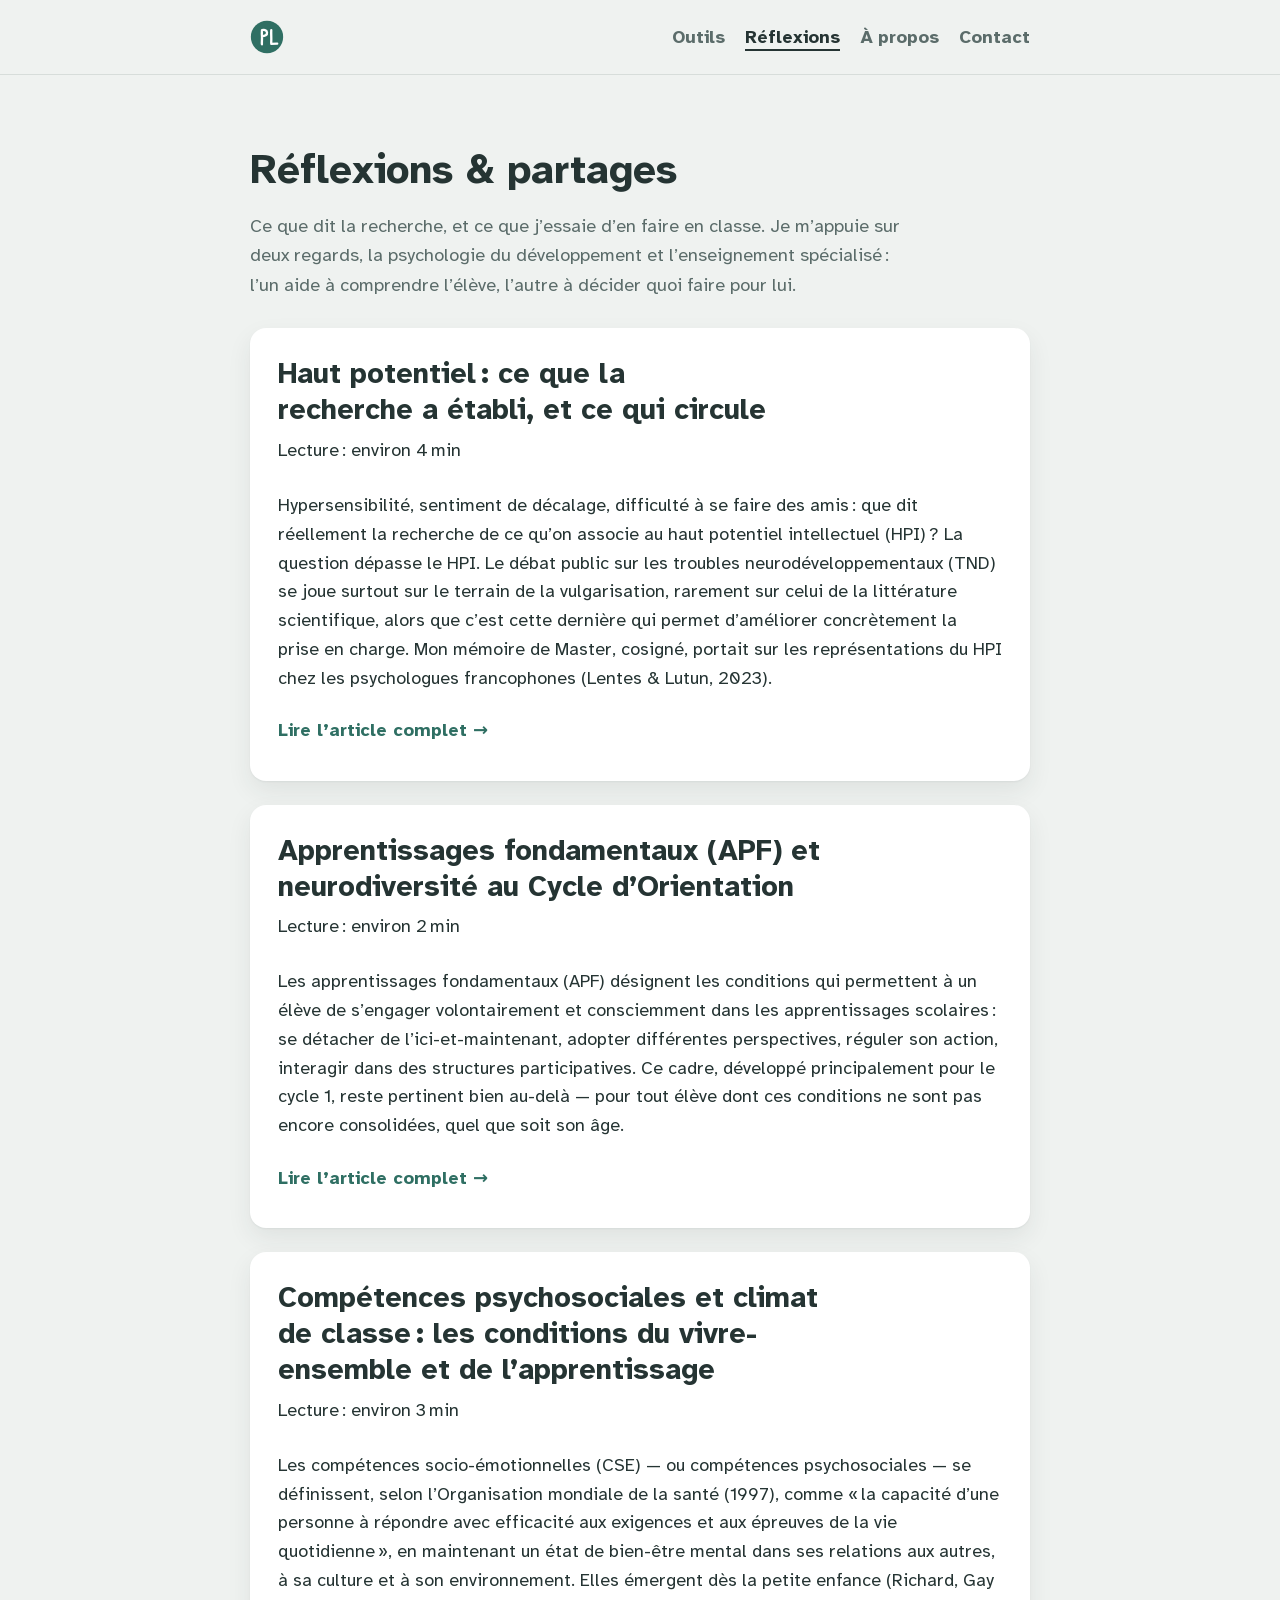
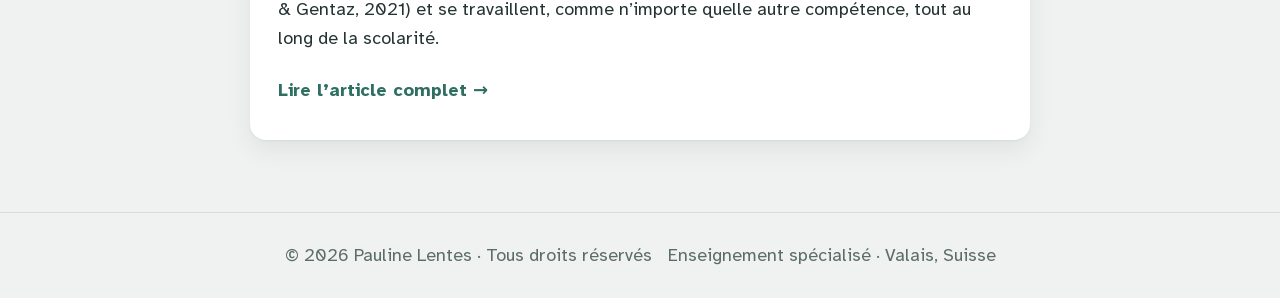
==== commit 8216b339: "Ajoute le nom et l'aperçu des réflexions à l'accueil, allège le hero, ajoute des intertitres Le hero" ====
--- a/reflexions.html
+++ b/reflexions.html
@@ -47,11 +47,16 @@
           <p class="reflection-meta">Lecture : environ 4 min</p>
           <p>Hypersensibilité, sentiment de décalage, difficulté à se faire des amis&#8239;: que dit réellement la recherche de ce qu’on associe au haut potentiel intellectuel (HPI)&#8239;? La question dépasse le HPI. Le débat public sur les troubles neurodéveloppementaux (TND) se joue surtout sur le terrain de la vulgarisation, rarement sur celui de la littérature scientifique, alors que c’est cette dernière qui permet d’améliorer concrètement la prise en charge. Mon mémoire de Master, cosigné, portait sur les représentations du HPI chez les psychologues francophones (Lentes &amp; Lutun, 2023).</p>
           <details class="reflection-more"><summary><span class="more-label">Lire l’article complet<span class="sr-only"> sur le haut potentiel</span> &rarr;</span><span class="less-label">Réduire &uarr;</span></summary>
+          <h3>Ce que mesure la littérature</h3>
           <p>Dans la littérature scientifique, le profil HPI repose sur des critères relativement stables et mesurables&#8239;: un QI égal ou supérieur à 130, une rapidité d’apprentissage, une grande curiosité intellectuelle. Le reste — l’hypersensibilité, la difficulté à se faire des amis, le sentiment de décalage permanent — n’a jamais été démontré de façon robuste et reproductible comme spécifique au HPI (Clobert &amp; Gauvrit, 2021). Pourtant, c’est cette seconde liste, diffusée par des sites grand public et des tests qualitatifs en ligne, qui structure très largement les représentations populaires. Le mécanisme qui l’explique est connu depuis longtemps en psychologie&#8239;: l’effet Barnum, soit la tendance à se reconnaître dans une description vague et flatteuse, indépendamment de sa pertinence réelle (Forer, 1949). Le même terreau alimente les débats en ligne sur l’autisme, le TDAH ou les troubles dys — des check-lists qui invitent à l’auto-identification, davantage qu’à la compréhension du fonctionnement réel de la personne.</p>
           <p>Les professionnels formés ne sont pas complètement à l’abri de cette dérive. Dans notre étude, face à des cas cliniques ambigus, une partie des psychologues interrogés mobilisent des critères non validés scientifiquement plutôt que les critères théoriques qu’ils défendent par ailleurs. Si le glissement touche des professionnels formés, il touche a fortiori le grand public — et ce glissement a un coût&#8239;: du temps, de l’attention et des ressources dépensés à débattre de traits de personnalité anecdotiques, plutôt qu’à mettre en œuvre ce que la recherche a déjà établi comme efficace pour accompagner les profils neurodivergents (guidage explicite, outils de médiation, dispositifs adaptés à la zone proximale de développement de chacun).</p>
+          <h3>Ce que disent les études</h3>
           <p>Cela ne nie pas l’existence de tableaux cliniques complexes, avec de réelles difficultés associées — ils existent et nécessitent un accompagnement spécifique. Ce qui est nié, en revanche, c’est que ces tableaux représentent la majorité des situations. Sur plusieurs dimensions étudiées dans la littérature, les personnes HPI ne se distinguent pas défavorablement de la population générale&#8239;: pas plus de difficultés relationnelles avec leurs pairs (Peters &amp; Bain, 2011), pas de perfectionnisme plus marqué (Stricker et al., cités dans Clobert &amp; Gauvrit, 2021), et une sociabilité plutôt meilleure, sans que cela leur soit délétère (Boisselier, 2021). Là où une différence existe — l’hyperstimulabilité émotionnelle, par exemple — sa taille d’effet reste faible (Winkler &amp; Voight, 2016). Plus récemment, une méta-analyse portant sur 27 études sur l’anxiété et 15 sur la dépression n’a trouvé aucune différence significative entre personnes HPI et population générale sur ces deux dimensions (Duplenne et al., 2024). Dans la majorité des cas documentés, le HPI n’est donc pas un facteur de risque&#8239;: il peut même agir comme facteur de protection.</p>
+          <h3>Un biais de sélection</h3>
           <p>Cette confusion tient en partie à un biais méthodologique classique&#8239;: les professionnels — et les recherches menées en contexte clinique — rencontrent presque exclusivement des personnes en difficulté, puisque ce sont elles qui consultent. Les personnes qui fonctionnent bien avec un HPI, ou plus largement avec un autre profil neurodivergent, n’ont aucune raison de se signaler nulle part&#8239;; elles restent invisibles dans les échantillons cliniques, un biais de sélection apparenté au paradoxe de Berkson (Berkson, 1946). Tirer des conclusions générales à partir de ce qu’on observe le plus souvent en clinique revient donc à ignorer structurellement une grande partie — probablement la majorité — des personnes concernées.</p>
+          <h3>Sortir d’une vision pathologisante</h3>
           <p>C’est tout l’enjeu de cette réflexion&#8239;: sortir d’une vision pathologisante par défaut de la neurodiversité. Fonctionner avec un profil HPI, autiste, TDAH ou dys n’est pas en soi un problème à corriger — ces fonctionnements sont aussi une forme de richesse dont nos sociétés ont besoin (Singer, 1998&#8239;; Armstrong, 2010). La difficulté n’est jamais un attribut automatique du diagnostic&#8239;: elle naît de l’écart, parfois important, parfois inexistant, entre le fonctionnement d’une personne et un environnement qui n’est pas toujours pensé pour accueillir cette diversité. Rester ancrée dans ce que la science montre — plutôt que dans ce qui circule — est ce qui permet réellement d’améliorer les conditions des personnes concernées, bien au-delà de n’importe quel débat sur des critères de personnalité non validés.</p>
+          <h3>De la recherche à l’élève</h3>
           <p>Savoir ce que montre la recherche ne dit pas encore ce qu’il faut changer pour un élève donné. C’est là que l’enseignement spécialisé prend le relais&#8239;: partir de ce qui est établi, puis chercher ce qui aide vraiment cet élève, dans cette classe.</p>
           <details class="refs"><summary>Références (10)</summary>
             <ul class="reflection-refs">
@@ -74,8 +79,11 @@
           <p class="reflection-meta">Lecture : environ 2 min</p>
           <p>Les apprentissages fondamentaux (APF) désignent les conditions qui permettent à un élève de s’engager volontairement et consciemment dans les apprentissages scolaires&#8239;: se détacher de l’ici-et-maintenant, adopter différentes perspectives, réguler son action, interagir dans des structures participatives. Ce cadre, développé principalement pour le cycle 1, reste pertinent bien au-delà — pour tout élève dont ces conditions ne sont pas encore consolidées, quel que soit son âge.</p>
           <details class="reflection-more"><summary><span class="more-label">Lire l’article complet<span class="sr-only"> sur les apprentissages fondamentaux</span> &rarr;</span><span class="less-label">Réduire &uarr;</span></summary>
+          <h3>Une autre lecture des difficultés</h3>
           <p>Au Cycle d’Orientation, cette lecture change la manière d’aborder les difficultés d’apprentissage liées à la neurodiversité. Plutôt que de les interpréter uniquement à travers un diagnostic, on peut les lire comme l’expression d’apprentissages fondamentaux encore en construction, suivant une temporalité propre à chaque élève (Frith, 2003&#8239;; Happé &amp; Frith, 2006). Ce n’est pas la présence d’un trouble qui définit à elle seule les besoins d’un élève, mais l’écart entre ce que les attentes scolaires du cycle 3 présupposent comme acquis et ce qui, chez certains élèves, reste dans la zone proximale de développement.</p>
+          <h3>Du guidage à l’autorégulation</h3>
           <p>Cette perspective oriente aussi les dispositifs pédagogiques. Le passage de l’hétérorégulation à l’autorégulation (Vygotski, 1934/2018) ne va pas de soi&#8239;: il nécessite un guidage explicite, des outils de médiation, et des espaces où l’erreur et l’essai ont leur place. Le jeu de faire-semblant — la logique du «&#8239;comme si&#8239;» (Pramling et al., 2019) — est l’un de ces espaces&#8239;: il permet de travailler des compétences complexes (anticiper une situation, adopter la perspective d’autrui, gérer un imprévu) à distance de la charge émotionnelle d’une situation réelle, avant d’en affronter la version vécue. Cette alternance entre simulation et réalité s’inscrit dans une logique de continuum d’apprentissage — observer, imiter, faire avec, faire seul — plutôt que dans une logique de comblement de lacunes (Truffer-Moreau, Clerc-Georgy &amp; Paccolat, 2022).</p>
+          <h3>Dans ma pratique</h3>
           <p>Ce cadre théorique nourrit directement ma pratique en classe ressource et en structure d’appui&#8239;: il permet de concevoir des dispositifs qui accompagnent le rythme de développement propre à chaque élève, plutôt que de chercher à le faire converger de force vers une norme scolaire uniforme.</p>
           <p>Le jeu du «&#8239;comme si&#8239;» en donne un exemple. La psychologie du développement explique pourquoi il permet d’anticiper et d’adopter un autre point de vue, sans la charge d’une situation réelle. L’enseignement spécialisé demande comment l’organiser concrètement pour tel élève, et à quel moment passer à la situation vécue.</p>
           <details class="refs"><summary>Références (5)</summary>
@@ -94,10 +102,15 @@
           <p class="reflection-meta">Lecture : environ 3 min</p>
           <p>Les compétences socio-émotionnelles (CSE) — ou compétences psychosociales — se définissent, selon l’Organisation mondiale de la santé (1997), comme «&#8239;la capacité d’une personne à répondre avec efficacité aux exigences et aux épreuves de la vie quotidienne&#8239;», en maintenant un état de bien-être mental dans ses relations aux autres, à sa culture et à son environnement. Elles émergent dès la petite enfance (Richard, Gay &amp; Gentaz, 2021) et se travaillent, comme n’importe quelle autre compétence, tout au long de la scolarité.</p>
           <details class="reflection-more"><summary><span class="more-label">Lire l’article complet<span class="sr-only"> sur les compétences psychosociales</span> &rarr;</span><span class="less-label">Réduire &uarr;</span></summary>
+          <h3>Pourquoi les enseigner</h3>
           <p>Leur enseignement n’est pas un supplément d’âme&#8239;: les émotions orientent l’attention, influencent la mémorisation et modulent la motivation (Cuisinier &amp; Pons, 2011). Le plaisir d’apprendre — une émotion complexe, non réductible à une satisfaction immédiate — se construit à partir de trois leviers&#8239;: la perception de compétence, le sentiment d’autonomie et la pertinence perçue de la tâche. Aucun des trois ne se développe dans un climat où la peur de l’erreur monopolise l’énergie mentale des élèves&#8239;; c’est la sécurité du climat de classe qui crée les conditions propices à l’apprentissage (Glaser-Zikuda &amp; Mayring, 2004).</p>
+          <h3>Le climat scolaire</h3>
           <p>Ce constat rejoint un champ de recherche plus large sur le climat scolaire, entendu non comme une ambiance diffuse mais comme un ensemble de dimensions objectivables&#8239;: la sécurité, la qualité des relations, l’enseignement-apprentissage et l’environnement institutionnel (Cohen, McCabe, Michelli &amp; Pickeral, 2009). Un climat positif agit comme facteur de protection, en particulier pour les élèves dont le parcours les expose à un risque accru d’exclusion&#8239;: il soutient leur sentiment d’appartenance et leur engagement, condition du vivre-ensemble dans des classes de plus en plus plurielles (Audet et al., 2024). Au Cycle d’Orientation, où les parcours sont souvent marqués par des ruptures scolaires ou des difficultés d’apprentissage, cette dimension n’est pas accessoire&#8239;: elle conditionne la possibilité même d’un travail pédagogique.</p>
+          <h3>Comment les travailler</h3>
           <p>Le PER inscrit ces compétences parmi les compétences transversales, mais leur transmission repose largement sur la modélisation&#8239;: l’enseignant qui nomme son propre état émotionnel, qui travaille ses propres compétences socio-émotionnelles, enseigne autant par ce qu’il dit que par ce qu’il montre. Des outils concrets structurent cette pratique au quotidien — thermomètre des émotions, journal de bord, conseils de classe, messages clairs, médiation par les pairs — mais leur efficacité dépend de sept conditions documentées dans la littérature&#8239;: une intégration explicite et intentionnelle au quotidien scolaire, une approche universelle (adressée à tous, pas seulement aux élèves en difficulté), une formation des enseignants, une cohérence et une progressivité sur la scolarité, l’implication des familles, une culture d’école favorable, et un suivi réel des dispositifs mis en place. Ce n’est pas un vœu pieux&#8239;: une méta-analyse portant sur plus de 200 programmes scolaires montre que l’enseignement structuré des compétences socio-émotionnelles améliore non seulement le comportement et les compétences sociales des élèves, mais aussi leurs résultats scolaires, de l’ordre de 11 points de percentile en moyenne (Durlak, Weissberg, Dymnicki, Taylor &amp; Schellinger, 2011).</p>
-          <p>Travailler le climat de classe et les compétences psychosociales, ce n’est donc pas choisir entre le bien-être des élèves et leurs apprentissages&#8239;: c’est reconnaître que l’un est la condition de l’autre. C’est cette articulation qui structure aujourd’hui PL-CPS, le programme annuel de compétences psychosociales conçu avec Melody Ehrensperger pour le Cycle d’Orientation.</p>
+          <h3>Le lien avec PL-CPS’</h3>
+          <p>Travailler le climat de classe et les compétences psychosociales, ce n’est donc pas choisir entre le bien-être des élèves et leurs apprentissages&#8239;: c’est reconnaître que l’un est la condition de l’autre. C’est cette articulation qui structure aujourd’hui PL-CPS’, le programme annuel de compétences psychosociales conçu avec Melody Ehrensperger pour le Cycle d’Orientation.</p>
+          <h3>Des groupes, pas un élève</h3>
           <p>Un effet moyen, comme celui rapporté par Durlak et al. (2011), décrit un groupe&#8239;: il ne dit pas ce qui se passera pour un élève en particulier. La recherche travaille à l’échelle de groupes&#8239;; en classe, on travaille avec un élève à la fois, et c’est cette échelle que j’essaie de garder en tête.</p>
           <details class="refs"><summary>Références (7)</summary>
             <ul class="reflection-refs">
--- a/style.css
+++ b/style.css
@@ -40,29 +40,25 @@
 html{scroll-padding-top:84px}
 header{position:sticky; top:0; z-index:5; padding-block:20px; background:var(--bg); border-bottom:1px solid var(--line)}
 .header-row{display:flex; align-items:center; justify-content:space-between; gap:16px; flex-wrap:wrap}
-.brand{display:flex; align-items:center; gap:10px; text-decoration:none; color:var(--ink)}
+.brand{display:flex; align-items:center; gap:10px; text-decoration:none; color:var(--ink); padding:5px; margin:-5px}
 .brand svg{width:34px; height:34px; flex:none}
 nav{display:flex; gap:20px; flex-wrap:wrap}
 nav a{text-decoration:none; color:var(--ink-2); font-weight:700; font-size:1rem}
 nav a:hover{color:var(--accent)}
-nav a[aria-current="page"]{color:var(--ink)}
+nav a[aria-current="page"]{color:var(--ink); text-decoration:underline; text-underline-offset:6px; text-decoration-thickness:2px}
 
 /* ---------- hero ---------- */
-.hero{padding-block:88px 80px; position:relative; overflow:hidden; background:var(--accent); color:var(--accent-ink)}
-.hero-grid{display:grid; grid-template-columns:1.3fr 1fr; gap:32px; align-items:center}
-/* Mode sombre : bandeau d'accueil en gris-vert doux plutôt qu'en menthe vif (texte #182422 : contraste 6,6:1) */
-@media (prefers-color-scheme:dark){ :root:not([data-theme="light"]) .hero{--accent:#86AFA5} }
-:root[data-theme="dark"] .hero{--accent:#86AFA5}
-.hero h1{font-size:clamp(2.1rem,5.2vw,2.6rem); font-weight:700; line-height:1.1}
-.hero p.lede{text-wrap:balance; margin-top:24px; font-size:clamp(1.1rem,2vw,1.3rem); color:var(--accent-ink); max-width:46ch}
+.hero{--hero-bg:var(--accent); --hero-fg:var(--accent-ink); padding-block:80px; position:relative; overflow:hidden; background:var(--hero-bg); color:var(--hero-fg)}
+/* Mode sombre : bandeau teinté d'accent plutôt qu'un aplat clair (texte --ink sur ~9:1) */
+@media (prefers-color-scheme:dark){ :root:not([data-theme="light"]) .hero{--hero-bg:color-mix(in srgb,var(--accent) 24%,var(--bg)); --hero-fg:var(--ink)} }
+:root[data-theme="dark"] .hero{--hero-bg:color-mix(in srgb,var(--accent) 24%,var(--bg)); --hero-fg:var(--ink)}
+.hero h1{font-size:clamp(2.1rem,5.2vw,2.6rem); font-weight:700; line-height:1.1; max-width:20ch}
+.hero p.lede{text-wrap:balance; margin-top:24px; font-size:clamp(1.1rem,2vw,1.3rem); color:var(--hero-fg); max-width:46ch}
+.byline{margin-top:20px; font-weight:700; color:var(--hero-fg)}
 .hero-actions{display:flex; flex-wrap:wrap; align-items:center; gap:12px 24px; margin-top:28px}
-.hero-actions .btn{margin-top:0; padding:14px 26px; background:var(--accent-ink); color:var(--accent)}
-.link-quiet{font-weight:700; color:var(--accent-ink); text-underline-offset:4px}
-.hero a:focus-visible{outline:3px solid var(--accent-ink); outline-offset:3px}
-.hero-shot{margin:0}
-.hero-shot a{display:block; border-radius:var(--r-panel); overflow:hidden; box-shadow:var(--shadow)}
-.hero-shot img{display:block; width:100%; height:auto}
-.hero-shot figcaption{margin-top:10px; font-size:1rem; color:var(--accent-ink)}
+.hero-actions .btn{margin-top:0; padding:14px 26px; background:var(--hero-fg); color:var(--hero-bg)}
+.link-quiet{font-weight:700; color:var(--hero-fg); text-underline-offset:4px}
+.hero a:focus-visible{outline:3px solid var(--hero-fg); outline-offset:3px}
 
 section{padding-block:72px}
 #outils,#contact{background:var(--surface-2)}
@@ -78,51 +74,67 @@
 /* ---------- about (condensé) ---------- */
 .bio{max-width:68ch; font-size:1.02rem}
 .bio + .bio{margin-top:14px}
-.bio-line{margin-top:20px; max-width:68ch; font-size:1rem; color:var(--ink-2)}
+.contact-intro{margin-bottom:20px}
+.bio-line{margin:0 0 20px; max-width:68ch; font-size:1rem; color:var(--ink)}
 .tool-credit{font-size:1rem}
 
 /* ---------- tools (mis en avant) ---------- */
 .section-intro{color:var(--ink-2); max-width:56ch; margin-bottom:28px; font-size:1.02rem}
 .section-intro:has(+ .section-intro){margin-bottom:12px}
 .tools{display:grid; grid-template-columns:repeat(2,1fr); gap:24px}
-.tool-card{background:var(--surface); border-radius:var(--r-panel); padding:28px; box-shadow:var(--shadow); display:flex; flex-direction:column; gap:14px}
+.tool-card{--pad:28px; background:var(--surface); border-radius:var(--r-panel); padding:var(--pad); box-shadow:var(--shadow); display:flex; flex-direction:column; gap:14px}
 .tool-card h3{font-size:1.4rem}
 .tool-card > p{color:var(--ink-2); font-size:1rem}
-.tool-card.lead{grid-column:1 / -1; padding:36px; gap:16px}
+.tool-card.lead{--pad:36px; grid-column:1 / -1; gap:16px}
 .tool-card.lead h3{font-size:1.9rem}
 .tool-card.lead > p{font-size:1.05rem; max-width:60ch}
 .tool-card.lead .feature-list{font-size:1rem}
-.tool-shot{display:block; margin:-28px -28px 0; border-radius:var(--r-panel) var(--r-panel) 0 0; overflow:hidden}
+.tool-shot{display:block; margin:calc(var(--pad) * -1) calc(var(--pad) * -1) 0; border-radius:var(--r-panel) var(--r-panel) 0 0; overflow:hidden}
+.tool-card.lead .tool-shot img{aspect-ratio:1.9/1}
 .tool-shot img{display:block; width:100%; height:auto; aspect-ratio:16/9; object-fit:cover; object-position:top}
 .tool-card.quiet{grid-column:1 / -1; box-shadow:none; background:transparent; flex-direction:row; flex-wrap:wrap; align-items:center; gap:12px 28px; padding:22px 28px; border:1px solid var(--line); border-radius:var(--r-panel)}
 .tool-card.quiet h3{font-size:1.15rem}
 .tool-card.quiet > p{flex:1 1 320px; font-size:1rem}
 .tool-card.quiet .btn{margin-top:0}
+@media (hover:hover){
+  .btn:hover{background:color-mix(in srgb,var(--accent) 82%,var(--ink))}
+  .hero-actions .btn:hover{background:color-mix(in srgb,var(--hero-fg) 85%,var(--hero-bg))}
+}
 .feature-list{margin:0; padding-left:20px; font-size:1rem; color:var(--ink); display:flex; flex-direction:column; gap:6px}
 .btn{display:inline-flex; align-items:center; gap:6px; align-self:flex-start; background:var(--accent); color:var(--accent-ink); text-decoration:none; font-weight:700; padding:10px 18px; border-radius:var(--r-ctl); font-size:1rem; margin-top:4px}
 
 /* ---------- réflexions ---------- */
 .reflections{display:flex; flex-direction:column; gap:24px}
 .reflection-card{background:var(--surface); border-radius:var(--r-panel); padding:28px; box-shadow:var(--shadow); display:flex; flex-direction:column; gap:12px}
-.reflection-card h2{font-size:1.25rem; margin-bottom:0; line-height:1.6}
-.reflection-meta{color:var(--ink-2); font-size:1rem}
+.reflection-card h2{font-size:1.6rem; margin-bottom:0; line-height:1.25}
+.reflection-meta{color:var(--ink-2); font-size:1rem; margin-top:-4px}
 .reflection-card p{color:var(--ink); font-size:1rem; max-width:70ch}
 .reflection-card p + p{margin-top:14px}
 .reflection-card{scroll-margin-top:16px}
 .reflection-refs{margin:0; padding-left:20px; font-size:1rem; font-style:normal; color:var(--ink-2); display:flex; flex-direction:column; gap:8px}
 .refs{margin-top:12px}
-.refs summary, .reflection-more summary{display:flex; align-items:center; min-height:44px}
-.refs summary{cursor:pointer; color:var(--accent); font-weight:700; font-size:1rem}
+.reflection-more summary{display:flex; align-items:center; min-height:44px}
+.refs summary{display:list-item; padding-block:9px; cursor:pointer; color:var(--accent); font-weight:700; font-size:1rem}
 .refs ul{margin-top:12px}
 .close-article{align-self:flex-start; margin-top:16px; font:inherit; font-weight:700; color:var(--accent); background:none; border:1px solid var(--accent); border-radius:var(--r-ctl); padding:10px 16px; cursor:pointer}
 .reflection-more{margin-top:4px}
-.reflection-more > p:first-of-type{margin-top:12px}
+.reflection-more > h3:first-of-type{margin-top:12px}
+.reflection-more h3{font-size:1.3rem; line-height:1.3; margin:28px 0 8px}
 .reflection-more summary{cursor:pointer; color:var(--accent); font-weight:700; font-size:1rem; list-style:none}
 .reflection-more summary::-webkit-details-marker{display:none}
 .reflection-more[open] summary{margin-bottom:4px}
 .reflection-more .less-label{display:none}
 .reflection-more[open] .more-label{display:none}
 .reflection-more[open] .less-label{display:inline}
+
+/* ---------- aperçu des réflexions (accueil) ---------- */
+.apercu{padding-bottom:24px}
+.reflection-links{list-style:none; margin:0; padding:0; max-width:68ch}
+.reflection-links li + li{border-top:1px solid var(--line)}
+.reflection-links a{display:flex; flex-direction:column; gap:2px; padding:16px 0; text-decoration:none; color:var(--ink)}
+.reflection-links .rl-title{font-weight:700; font-size:1.15rem; line-height:1.3}
+.reflection-links .rl-meta{color:var(--ink-2)}
+@media (hover:hover){ .reflection-links a:hover .rl-title{color:var(--accent); text-decoration:underline; text-underline-offset:4px} }
 
 /* ---------- contact ---------- */
 form{display:flex; flex-direction:column; gap:14px; max-width:460px}
@@ -143,17 +155,25 @@
 footer{padding-block:28px; border-top:1px solid var(--line); display:flex; align-items:center; justify-content:space-between; gap:16px; flex-wrap:wrap; color:var(--ink-2); font-size:1rem}
 footer svg{width:22px; height:22px; vertical-align:middle}
 
+/* Écran tactile : cibles d'au moins 44 px */
+@media (pointer:coarse){
+  nav a, .link-quiet{display:inline-flex; align-items:center; min-height:44px}
+}
+/* En-tête non collant sur petit écran ou écran bas (paysage) : il occuperait 110 à 160 px */
+@media (max-width:680px), (max-height:500px){
+  header{position:static}
+  html{scroll-padding-top:16px}
+}
 @media (max-width:680px){
-  .hero-grid{grid-template-columns:1fr}
+  .reflection-card{padding:20px}
   .tools{grid-template-columns:1fr}
-  .tool-card.lead{padding:28px}
+  .tool-card.lead{--pad:28px}
   header{padding-block:8px}
-  html{scroll-padding-top:64px}
   .header-row{gap:8px}
   nav{gap:0}
-  nav a{padding:12px 6px; font-size:.95rem}
+  nav a{padding:12px 6px; font-size:1rem}
 }
 @media (max-width:380px){
-  nav a{padding:12px 4px; font-size:.9rem}
-  html{scroll-padding-top:120px}
+  nav{display:grid; grid-template-columns:1fr 1fr; width:100%}
+  nav a{padding:12px 6px}
 }
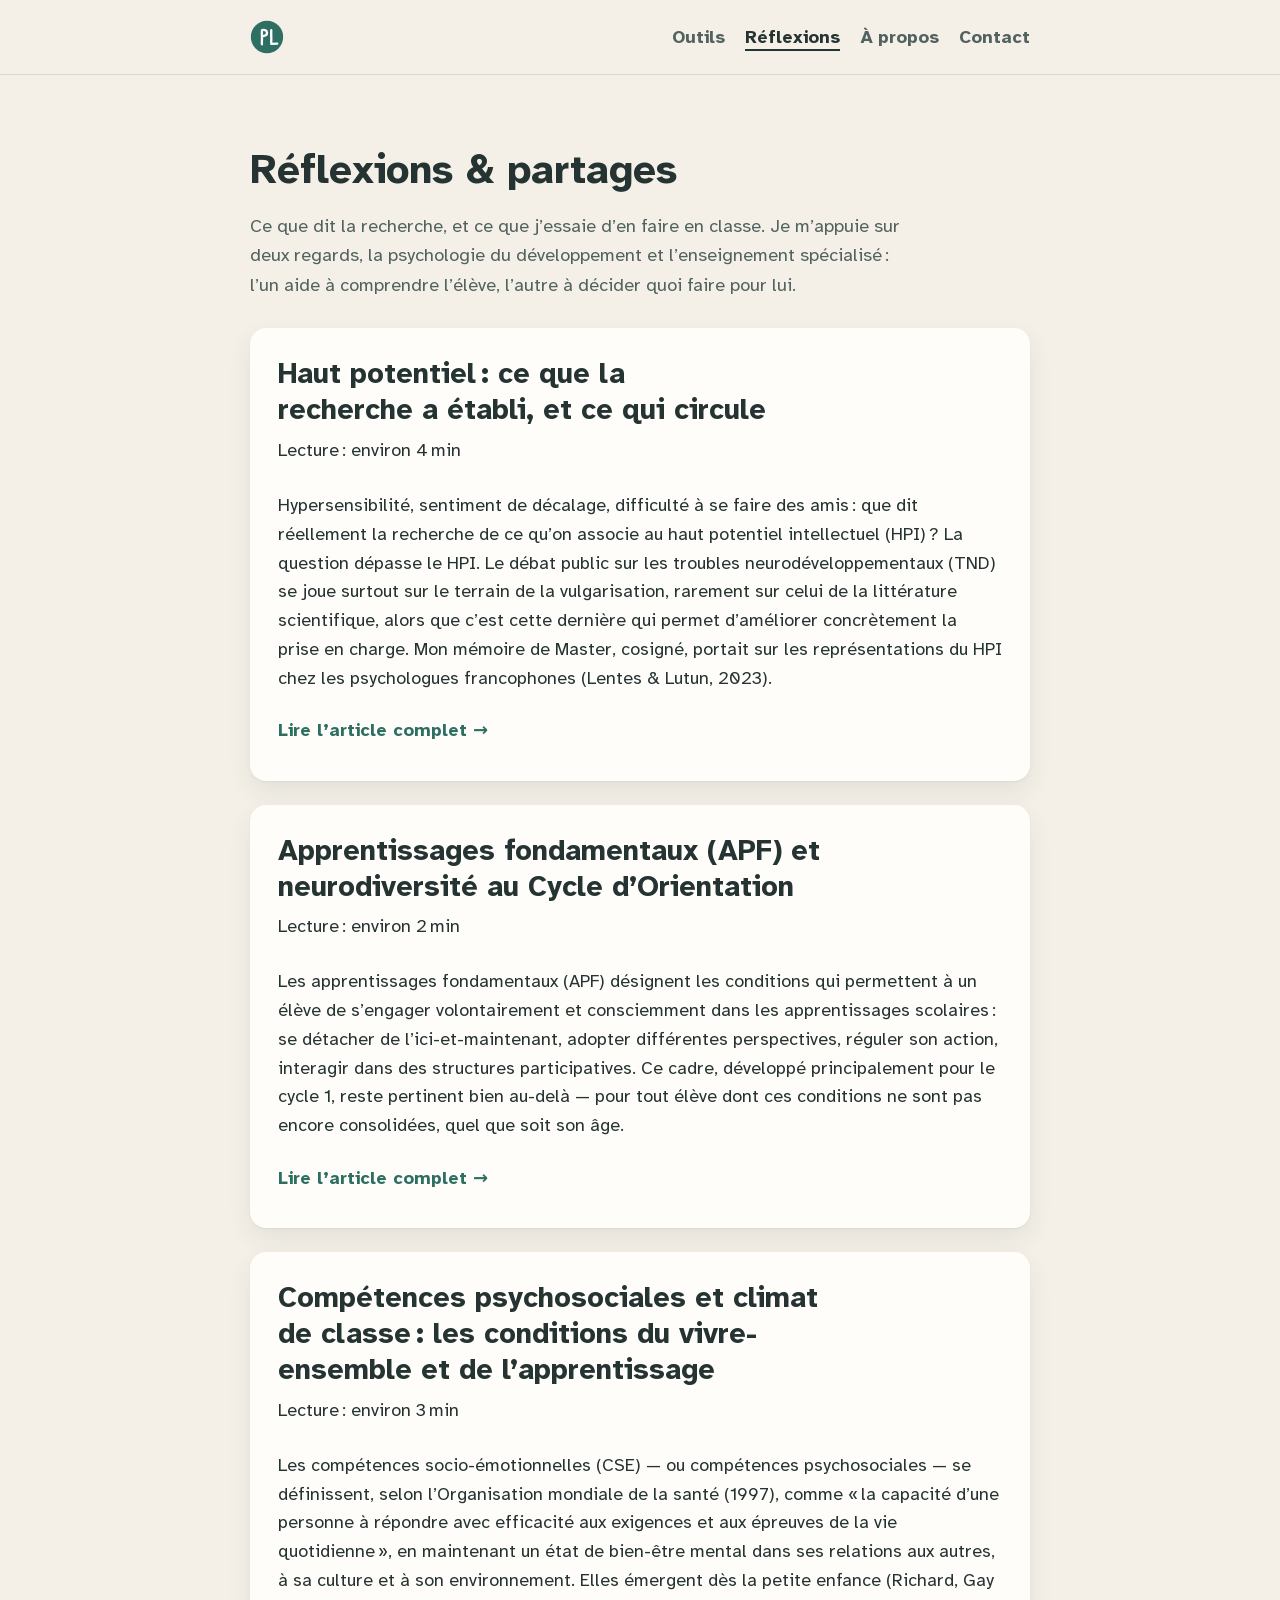
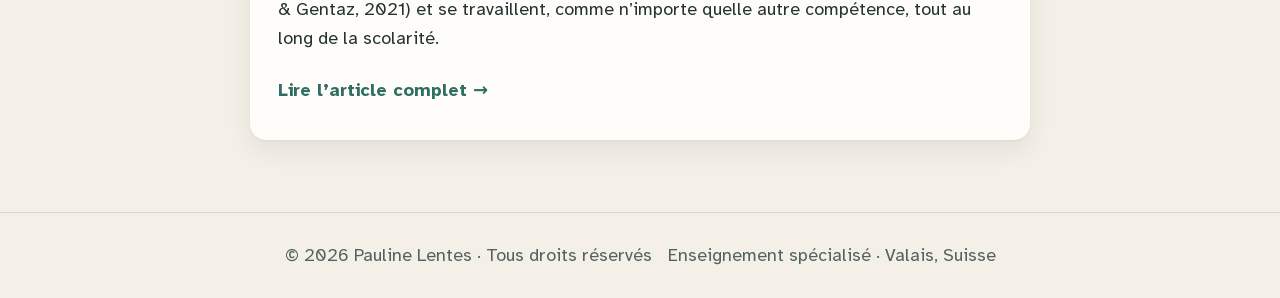
==== commit e2e8a916: "Applique la palette v2.2 : fond chaud, sombre réchauffé Neutres clairs et sombres de la charte v2.2," ====
--- a/reflexions.html
+++ b/reflexions.html
@@ -6,7 +6,8 @@
 <meta name="description" content="Ce que dit la recherche (haut potentiel, apprentissages fondamentaux, compétences psychosociales) et ce que j’en retiens pour la classe au Cycle d’Orientation.">
 <title>Réflexions · PL</title>
 <link rel="canonical" href="https://7nel.github.io/PL/reflexions.html">
-<meta name="theme-color" content="#2f6f63">
+<meta name="theme-color" content="#f4f0e8" media="(prefers-color-scheme: light)">
+<meta name="theme-color" content="#1e2220" media="(prefers-color-scheme: dark)">
 <meta name="apple-mobile-web-app-title" content="PL">
 <link rel="manifest" href="manifest.json">
 <link rel="apple-touch-icon" href="icon-180.png">
--- a/style.css
+++ b/style.css
@@ -3,22 +3,22 @@
 @font-face{font-family:"Atkinson Hyperlegible"; font-style:normal; font-weight:400; font-display:swap; src:url(fonts/atkinson-400-normal.woff2) format("woff2"); unicode-range:U+0000-00FF, U+0131, U+0152-0153, U+02BB-02BC, U+02C6, U+02DA, U+02DC, U+0304, U+0308, U+0329, U+2000-206F, U+20AC, U+2122, U+2191, U+2193, U+2212, U+2215, U+FEFF, U+FFFD}
 @font-face{font-family:"Atkinson Hyperlegible"; font-style:normal; font-weight:700; font-display:swap; src:url(fonts/atkinson-700-normal.woff2) format("woff2"); unicode-range:U+0000-00FF, U+0131, U+0152-0153, U+02BB-02BC, U+02C6, U+02DA, U+02DC, U+0304, U+0308, U+0329, U+2000-206F, U+20AC, U+2122, U+2191, U+2193, U+2212, U+2215, U+FEFF, U+FFFD}
 :root{
-  --bg:#EFF2F0; --surface:#FFFFFF; --surface-2:#E4E9E6; --ink:#253433; --ink-2:#5B6C6A;
-  --accent:#2F6F63; --accent-ink:#FFFFFF; --line:#D7DDDA; --field:#7A8B88; --danger:#B6503F;
+  --bg:#F4F0E8; --surface:#fffdf9; --surface-2:#E9E4D9; --ink:#253433; --ink-2:#52635F;
+  --accent:#2F6F63; --accent-ink:#FFFFFF; --line:#DCD6C8; --line-ctl:#7a8077; --field:var(--line-ctl); --danger:#A03A2A;
   --shadow:0 1px 2px rgba(37,52,51,.06),0 10px 24px rgba(37,52,51,.08);
   --r-card:24px; --r-panel:16px; --r-ctl:14px;
   color-scheme:light;
 }
 @media (prefers-color-scheme:dark){
   :root:not([data-theme="light"]){
-    --bg:#182422; --surface:#202F2C; --surface-2:#24322F; --ink:#EAF1EE; --ink-2:#9FB0AC;
-    --accent:#6FBFAE; --accent-ink:#182422; --line:#33443F; --field:#6F827D; --danger:#D98070;
+    --bg:#1e2220; --surface:#282D2A; --surface-2:#2D332F; --ink:#F0EDE6; --ink-2:#B3B6AB;
+    --accent:#6FBFAE; --accent-ink:#1e2220; --line:#3B423D; --line-ctl:#778179; --field:var(--line-ctl); --danger:#EB9B8B;
     --shadow:0 1px 2px rgba(0,0,0,.35),0 12px 28px rgba(0,0,0,.35); color-scheme:dark;
   }
 }
 :root[data-theme="dark"]{
-  --bg:#182422; --surface:#202F2C; --surface-2:#24322F; --ink:#EAF1EE; --ink-2:#9FB0AC;
-  --accent:#6FBFAE; --accent-ink:#182422; --line:#33443F; --field:#6F827D; --danger:#D98070;
+  --bg:#1e2220; --surface:#282D2A; --surface-2:#2D332F; --ink:#F0EDE6; --ink-2:#B3B6AB;
+  --accent:#6FBFAE; --accent-ink:#1e2220; --line:#3B423D; --line-ctl:#778179; --field:var(--line-ctl); --danger:#EB9B8B;
   --shadow:0 1px 2px rgba(0,0,0,.35),0 12px 28px rgba(0,0,0,.35); color-scheme:dark;
 }
 
@@ -52,7 +52,7 @@
 /* Mode sombre : bandeau teinté d'accent plutôt qu'un aplat clair (texte --ink sur ~9:1) */
 @media (prefers-color-scheme:dark){ :root:not([data-theme="light"]) .hero{--hero-bg:color-mix(in srgb,var(--accent) 24%,var(--bg)); --hero-fg:var(--ink)} }
 :root[data-theme="dark"] .hero{--hero-bg:color-mix(in srgb,var(--accent) 24%,var(--bg)); --hero-fg:var(--ink)}
-.hero h1{font-size:clamp(2.1rem,5.2vw,2.6rem); font-weight:700; line-height:1.1; max-width:20ch}
+.hero h2{font-size:clamp(2.1rem,5.2vw,2.6rem); font-weight:700; line-height:1.1; max-width:20ch; margin-bottom:0}
 .hero p.lede{text-wrap:balance; margin-top:24px; font-size:clamp(1.1rem,2vw,1.3rem); color:var(--hero-fg); max-width:46ch}
 .byline{margin-top:20px; font-weight:700; color:var(--hero-fg)}
 .hero-actions{display:flex; flex-wrap:wrap; align-items:center; gap:12px 24px; margin-top:28px}
@@ -81,6 +81,15 @@
 /* ---------- tools (mis en avant) ---------- */
 .section-intro{color:var(--ink-2); max-width:56ch; margin-bottom:28px; font-size:1.02rem}
 .section-intro:has(+ .section-intro){margin-bottom:12px}
+.tool-links{list-style:none; margin:0 0 56px; padding:0; display:grid; grid-template-columns:repeat(auto-fit,minmax(210px,1fr)); grid-auto-rows:1fr; gap:14px}
+.tool-links li{display:flex}
+.tool-links a{flex:1; display:flex; flex-direction:column; gap:4px; min-height:84px; padding:16px 44px 16px 20px; position:relative; background:var(--surface); border:1px solid var(--line); border-radius:var(--r-panel); box-shadow:var(--shadow); text-decoration:none; color:var(--ink)}
+.tool-links a::after{content:"→"; position:absolute; right:18px; top:50%; transform:translateY(-50%); font-weight:700; color:var(--accent); font-size:1.2rem}
+.tool-links a:hover{border-color:var(--accent)}
+.tool-links a:focus-visible{outline:3px solid var(--accent); outline-offset:3px}
+.tl-name{font-weight:700; font-size:1.15rem; line-height:1.2}
+.tl-what{color:var(--ink-2); font-size:.98rem; line-height:1.3}
+.detail-title{font-size:1.3rem; margin-bottom:20px; color:var(--ink-2)}
 .tools{display:grid; grid-template-columns:repeat(2,1fr); gap:24px}
 .tool-card{--pad:28px; background:var(--surface); border-radius:var(--r-panel); padding:var(--pad); box-shadow:var(--shadow); display:flex; flex-direction:column; gap:14px}
 .tool-card h3{font-size:1.4rem}
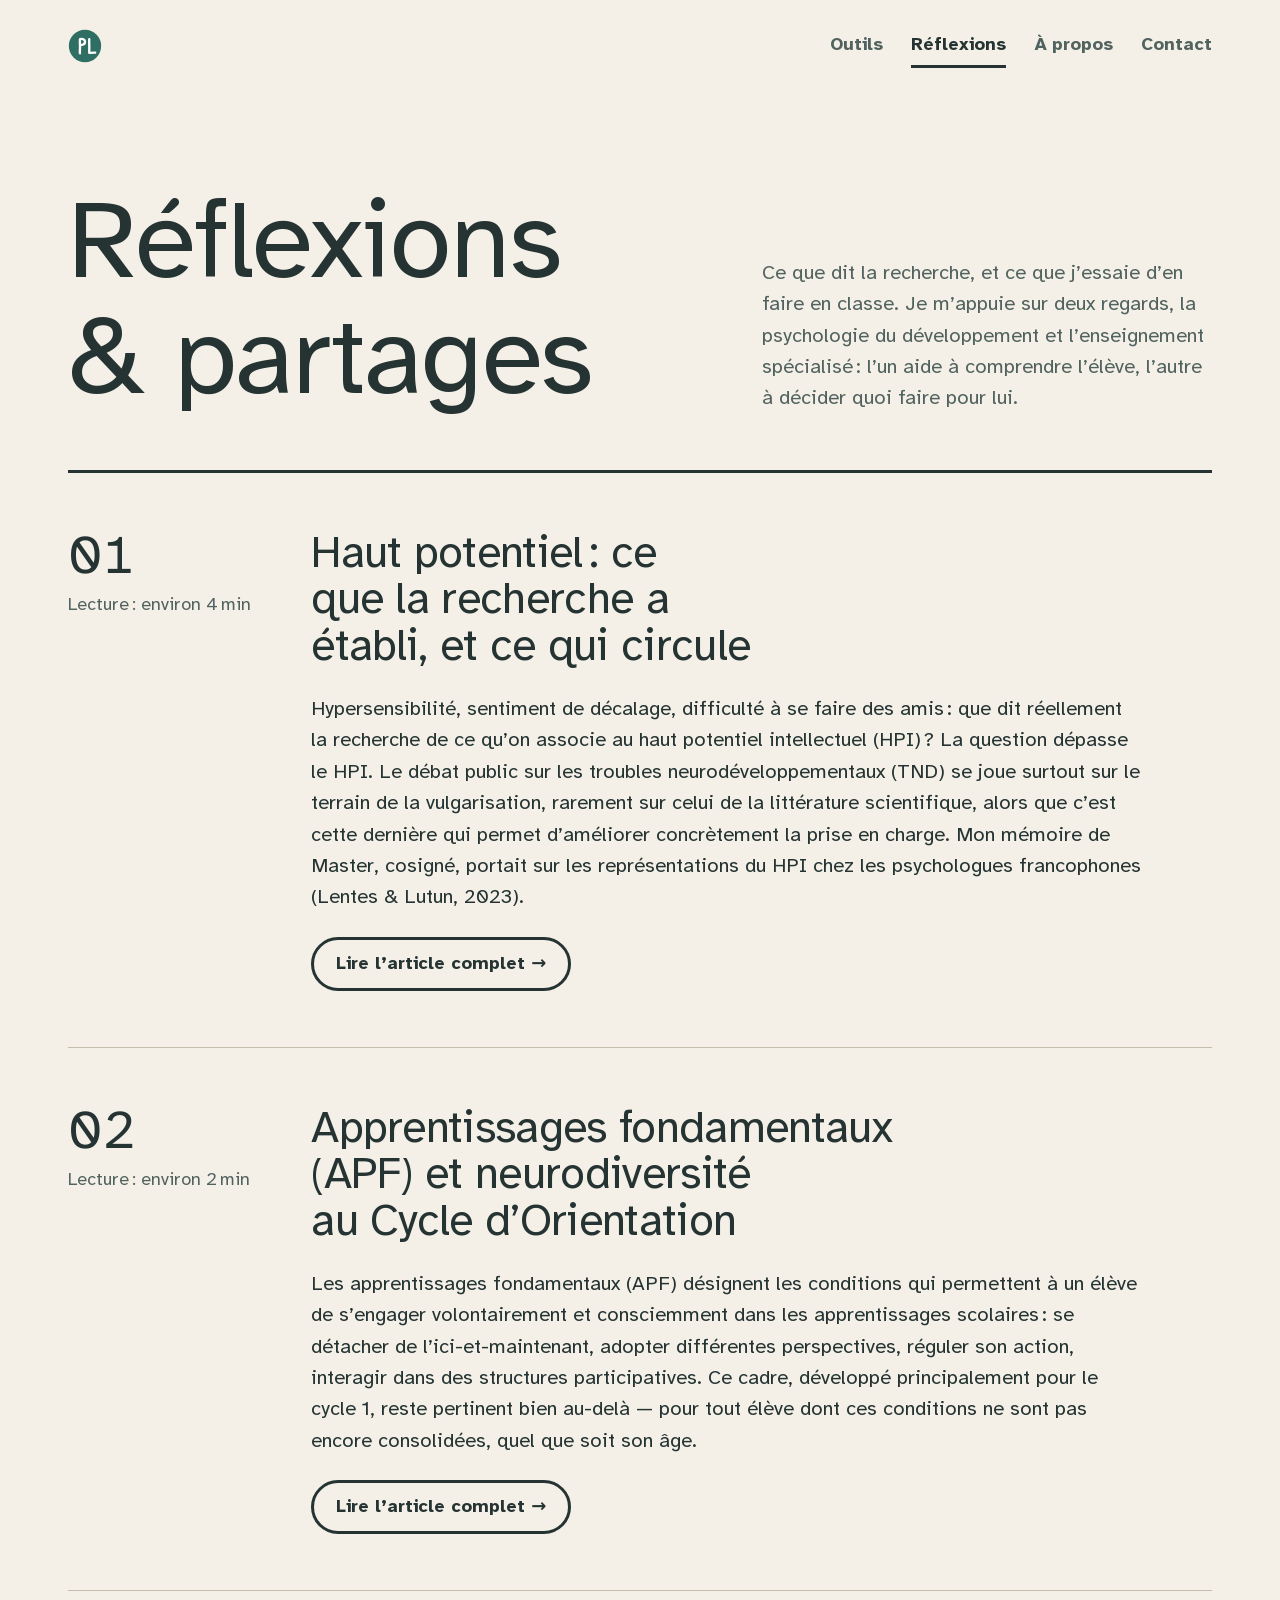
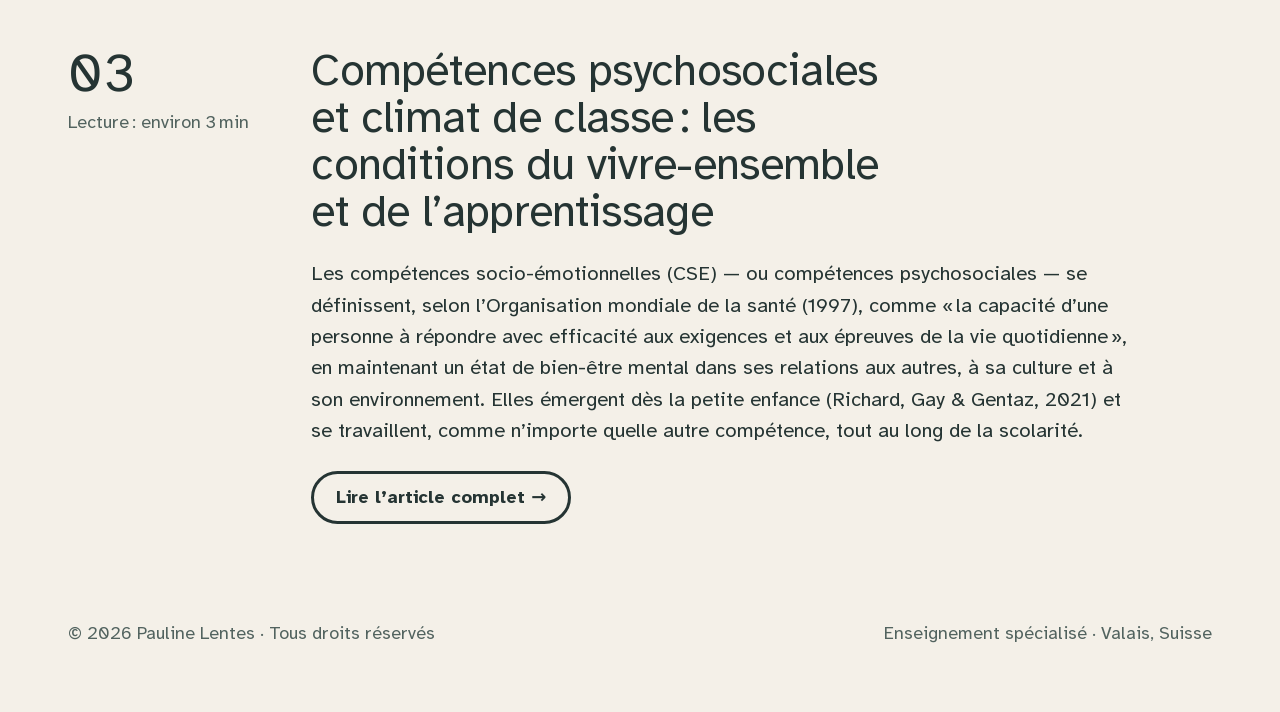
==== commit 626b44a0: "Applique la direction « Le trait » à l’accueil et aux réflexions Co-Authored-By: Claude Sonnet 5.5 <" ====
--- a/reflexions.html
+++ b/reflexions.html
@@ -16,6 +16,7 @@
 <link rel="icon" type="image/svg+xml" href="data:image/svg+xml,%3Csvg xmlns='http://www.w3.org/2000/svg' viewBox='0 0 160 160'%3E%3Ccircle cx='80' cy='80' r='76' fill='%232F6F63'/%3E%3Cg fill='none' stroke='%23FFFFFF' stroke-width='11' stroke-linecap='round' stroke-linejoin='round'%3E%3Cpath d='M56,114 C55,100 58,86 56,70 C55,58 57,50 56,48 C64,46 78,45 80,58 C82,70 70,76 56,76'/%3E%3Cpath d='M100,48 C99,64 101,86 100,100 C99,108 101,112 100,112 L128,111'/%3E%3C/g%3E%3C/svg%3E">
 <link rel="preload" href="fonts/atkinson-400-normal.woff2" as="font" type="font/woff2" crossorigin>
 <link rel="preload" href="fonts/atkinson-700-normal.woff2" as="font" type="font/woff2" crossorigin>
+<link rel="preload" href="fonts/lexend.woff2" as="font" type="font/woff2" crossorigin>
 <link rel="stylesheet" href="style.css">
 </head>
 <body>
@@ -23,29 +24,18 @@
 
 <a class="skip" href="#main">Aller au contenu</a>
 
-<header>
-  <div class="wrap header-row">
-    <a class="brand" href="./" aria-label="PL, retour à l’accueil">
-      <svg viewBox="0 0 160 160" aria-hidden="true"><circle cx="80" cy="80" r="76" fill="currentColor" style="color:var(--accent)"/><g fill="none" stroke="var(--accent-ink)" stroke-width="11" stroke-linecap="round" stroke-linejoin="round"><path d="M56,114 C55,100 58,86 56,70 C55,58 57,50 56,48 C64,46 78,45 80,58 C82,70 70,76 56,76"/><path d="M100,48 C99,64 101,86 100,100 C99,108 101,112 100,112 L128,111"/></g></svg>
-    </a>
-    <nav aria-label="Navigation principale">
-      <a href="./#outils">Outils</a>
-      <a href="reflexions.html" aria-current="page">Réflexions</a>
-      <a href="./#apropos">À propos</a>
-      <a href="./#contact">Contact</a>
-    </nav>
-  </div>
-</header>
+<header class="top"><div class="wrap">
+  <a class="id" href="./" aria-label="PL, retour à l’accueil"><svg viewBox="0 0 160 160" aria-hidden="true"><circle cx="80" cy="80" r="76" fill="var(--accent)"/><g fill="none" stroke="var(--accent-ink)" stroke-width="11" stroke-linecap="round" stroke-linejoin="round"><path d="M56,114 C55,100 58,86 56,70 C55,58 57,50 56,48 C64,46 78,45 80,58 C82,70 70,76 56,76"/><path d="M100,48 C99,64 101,86 100,100 C99,108 101,112 100,112 L128,111"/></g></svg></a>
+  <nav aria-label="Navigation principale"><a href="./#outils">Outils</a><a href="reflexions.html" aria-current="page">Réflexions</a><a href="./#apropos">À propos</a><a href="./#contact">Contact</a></nav>
+</div></header>
 
-<main id="main">
-  <section id="reflexions">
-    <div class="wrap">
-      <h1 class="page-title">Réflexions &amp; partages</h1>
-      <p class="section-intro">Ce que dit la recherche, et ce que j’essaie d’en faire en classe. Je m’appuie sur deux regards, la psychologie du développement et l’enseignement spécialisé&#8239;: l’un aide à comprendre l’élève, l’autre à décider quoi faire pour lui.</p>
-      <div class="reflections">
-        <article class="reflection-card" id="haut-potentiel">
-          <h2>Haut potentiel&#8239;: ce que la recherche a établi, et ce qui circule</h2>
-          <p class="reflection-meta">Lecture : environ 4 min</p>
+<main class="wrap reflexions" id="main">
+  <section class="open">
+    <h1 class="voix t-display">Réflexions &amp; partages</h1>
+    <p>Ce que dit la recherche, et ce que j’essaie d’en faire en classe. Je m’appuie sur deux regards, la psychologie du développement et l’enseignement spécialisé&#8239;: l’un aide à comprendre l’élève, l’autre à décider quoi faire pour lui.</p>
+  </section>
+  <article class="art" id="haut-potentiel"><div class="marge"><span class="num">01</span><span>Lecture : environ 4 min</span></div><div>
+          <h2 class="voix">Haut potentiel&#8239;: ce que la recherche a établi, et ce qui circule</h2>
           <p>Hypersensibilité, sentiment de décalage, difficulté à se faire des amis&#8239;: que dit réellement la recherche de ce qu’on associe au haut potentiel intellectuel (HPI)&#8239;? La question dépasse le HPI. Le débat public sur les troubles neurodéveloppementaux (TND) se joue surtout sur le terrain de la vulgarisation, rarement sur celui de la littérature scientifique, alors que c’est cette dernière qui permet d’améliorer concrètement la prise en charge. Mon mémoire de Master, cosigné, portait sur les représentations du HPI chez les psychologues francophones (Lentes &amp; Lutun, 2023).</p>
           <details class="reflection-more"><summary><span class="more-label">Lire l’article complet<span class="sr-only"> sur le haut potentiel</span> &rarr;</span><span class="less-label">Réduire &uarr;</span></summary>
           <h3>Ce que mesure la littérature</h3>
@@ -74,10 +64,9 @@
             </ul></details>
           <button type="button" class="close-article">Réduire &uarr;</button>
           </details>
-        </article>
-        <article class="reflection-card" id="apf-neurodiversite">
-          <h2>Apprentissages fondamentaux (APF) et neurodiversité au Cycle d’Orientation</h2>
-          <p class="reflection-meta">Lecture : environ 2 min</p>
+        </div></article>
+  <article class="art" id="apf-neurodiversite"><div class="marge"><span class="num">02</span><span>Lecture : environ 2 min</span></div><div>
+          <h2 class="voix">Apprentissages fondamentaux (APF) et neurodiversité au Cycle d’Orientation</h2>
           <p>Les apprentissages fondamentaux (APF) désignent les conditions qui permettent à un élève de s’engager volontairement et consciemment dans les apprentissages scolaires&#8239;: se détacher de l’ici-et-maintenant, adopter différentes perspectives, réguler son action, interagir dans des structures participatives. Ce cadre, développé principalement pour le cycle 1, reste pertinent bien au-delà — pour tout élève dont ces conditions ne sont pas encore consolidées, quel que soit son âge.</p>
           <details class="reflection-more"><summary><span class="more-label">Lire l’article complet<span class="sr-only"> sur les apprentissages fondamentaux</span> &rarr;</span><span class="less-label">Réduire &uarr;</span></summary>
           <h3>Une autre lecture des difficultés</h3>
@@ -97,10 +86,9 @@
             </ul></details>
           <button type="button" class="close-article">Réduire &uarr;</button>
           </details>
-        </article>
-        <article class="reflection-card" id="cps-climat-de-classe">
-          <h2>Compétences psychosociales et climat de classe&#8239;: les conditions du vivre-ensemble et de l’apprentissage</h2>
-          <p class="reflection-meta">Lecture : environ 3 min</p>
+        </div></article>
+  <article class="art" id="cps-climat-de-classe"><div class="marge"><span class="num">03</span><span>Lecture : environ 3 min</span></div><div>
+          <h2 class="voix">Compétences psychosociales et climat de classe&#8239;: les conditions du vivre-ensemble et de l’apprentissage</h2>
           <p>Les compétences socio-émotionnelles (CSE) — ou compétences psychosociales — se définissent, selon l’Organisation mondiale de la santé (1997), comme «&#8239;la capacité d’une personne à répondre avec efficacité aux exigences et aux épreuves de la vie quotidienne&#8239;», en maintenant un état de bien-être mental dans ses relations aux autres, à sa culture et à son environnement. Elles émergent dès la petite enfance (Richard, Gay &amp; Gentaz, 2021) et se travaillent, comme n’importe quelle autre compétence, tout au long de la scolarité.</p>
           <details class="reflection-more"><summary><span class="more-label">Lire l’article complet<span class="sr-only"> sur les compétences psychosociales</span> &rarr;</span><span class="less-label">Réduire &uarr;</span></summary>
           <h3>Pourquoi les enseigner</h3>
@@ -125,17 +113,12 @@
             </ul></details>
           <button type="button" class="close-article">Réduire &uarr;</button>
           </details>
-        </article>
-      </div>
-    </div>
-  </section>
+        </div></article>
 </main>
 
-<footer>
-  <div class="wrap header-row">
+<footer class="wrap foot">
     <span>© <span id="year"></span> Pauline Lentes · Tous droits réservés</span>
     <span>Enseignement spécialisé · Valais, Suisse</span>
-  </div>
 </footer>
 
 <script>
--- a/style.css
+++ b/style.css
@@ -1,188 +1,228 @@
-/* Styles partagés par index.html et reflexions.html */
+/* PL — « Le trait » (charte v2.2 : tokens inchangés ; ajouts : --trait, formes, rythme, Lexend pour les titres et chiffres).
+   Styles partagés par index.html et reflexions.html. Aucune ressource externe. */
 @font-face{font-family:"Atkinson Hyperlegible"; font-style:italic; font-weight:400; font-display:swap; src:url(fonts/atkinson-400-italic.woff2) format("woff2"); unicode-range:U+0000-00FF, U+0131, U+0152-0153, U+02BB-02BC, U+02C6, U+02DA, U+02DC, U+0304, U+0308, U+0329, U+2000-206F, U+20AC, U+2122, U+2191, U+2193, U+2212, U+2215, U+FEFF, U+FFFD}
 @font-face{font-family:"Atkinson Hyperlegible"; font-style:normal; font-weight:400; font-display:swap; src:url(fonts/atkinson-400-normal.woff2) format("woff2"); unicode-range:U+0000-00FF, U+0131, U+0152-0153, U+02BB-02BC, U+02C6, U+02DA, U+02DC, U+0304, U+0308, U+0329, U+2000-206F, U+20AC, U+2122, U+2191, U+2193, U+2212, U+2215, U+FEFF, U+FFFD}
 @font-face{font-family:"Atkinson Hyperlegible"; font-style:normal; font-weight:700; font-display:swap; src:url(fonts/atkinson-700-normal.woff2) format("woff2"); unicode-range:U+0000-00FF, U+0131, U+0152-0153, U+02BB-02BC, U+02C6, U+02DA, U+02DC, U+0304, U+0308, U+0329, U+2000-206F, U+20AC, U+2122, U+2191, U+2193, U+2212, U+2215, U+FEFF, U+FFFD}
+@font-face{font-family:"Lexend";font-weight:100 900;font-display:swap;src:url(fonts/lexend.woff2) format("woff2")}
+
 :root{
-  --bg:#F4F0E8; --surface:#fffdf9; --surface-2:#E9E4D9; --ink:#253433; --ink-2:#52635F;
-  --accent:#2F6F63; --accent-ink:#FFFFFF; --line:#DCD6C8; --line-ctl:#7a8077; --field:var(--line-ctl); --danger:#A03A2A;
-  --shadow:0 1px 2px rgba(37,52,51,.06),0 10px 24px rgba(37,52,51,.08);
-  --r-card:24px; --r-panel:16px; --r-ctl:14px;
+  /* charte v2.2 — clair */
+  --bg:#f4f0e8;--surface:#fffdf9;--surface-2:#e9e4d9;--line:#dcd6c8;--line-strong:#c4bdad;--line-ctl:#7a8077;
+  --ink:#253433;--ink-2:#52635f;--accent:#2f6f63;--accent-ink:#ffffff;
+  --accent-soft:color-mix(in srgb,var(--accent) 16%,var(--surface));
+  --mark:#FFD83D;--mark-ink:#253433;
+  --warn:#8f520f;--danger:#a03a2a;
+  --deep:color-mix(in srgb,var(--accent) 62%,var(--ink));--on-deep:var(--bg);
+  /* proposition : le trait (épaisseur du monogramme ≈ 7 % du module) */
+  --trait:3px;--trait-l:6px;
+  /* proposition : deux formes à deux sens — l'action est ronde, la structure est droite */
+  --r-act:999px;--r-fld:8px;--r-blk:0;
+  /* proposition : rythme (base 8) */
+  --s1:4px;--s2:8px;--s3:16px;--s4:24px;--s5:40px;--s6:64px;--s7:104px;
+  --ui:"Atkinson Hyperlegible","Segoe UI",system-ui,sans-serif;
+  --voix:"Lexend","Atkinson Hyperlegible",system-ui,sans-serif;
+  --shadow-float:0 1px 2px rgba(37,52,51,.08),0 12px 28px rgba(37,52,51,.14);
   color-scheme:light;
 }
-@media (prefers-color-scheme:dark){
-  :root:not([data-theme="light"]){
-    --bg:#1e2220; --surface:#282D2A; --surface-2:#2D332F; --ink:#F0EDE6; --ink-2:#B3B6AB;
-    --accent:#6FBFAE; --accent-ink:#1e2220; --line:#3B423D; --line-ctl:#778179; --field:var(--line-ctl); --danger:#EB9B8B;
-    --shadow:0 1px 2px rgba(0,0,0,.35),0 12px 28px rgba(0,0,0,.35); color-scheme:dark;
+@media (prefers-color-scheme:dark){:root:not([data-theme="light"]){
+  --bg:#1e2220;--surface:#282d2a;--surface-2:#2d332f;--line:#3b423d;--line-strong:#505a53;--line-ctl:#778179;
+  --ink:#f0ede6;--ink-2:#b3b6ab;--accent:#6fbfae;--accent-ink:#1e2220;
+  --warn:#e6b366;--danger:#eb9b8b;
+  --deep:color-mix(in srgb,var(--accent) 45%,var(--bg));--on-deep:var(--ink);
+  --shadow-float:0 1px 2px rgba(0,0,0,.35),0 12px 28px rgba(0,0,0,.45);color-scheme:dark}}
+:root[data-theme="dark"]{
+  --bg:#1e2220;--surface:#282d2a;--surface-2:#2d332f;--line:#3b423d;--line-strong:#505a53;--line-ctl:#778179;
+  --ink:#f0ede6;--ink-2:#b3b6ab;--accent:#6fbfae;--accent-ink:#1e2220;
+  --warn:#e6b366;--danger:#eb9b8b;
+  --deep:color-mix(in srgb,var(--accent) 45%,var(--bg));--on-deep:var(--ink);
+  --shadow-float:0 1px 2px rgba(0,0,0,.35),0 12px 28px rgba(0,0,0,.45);color-scheme:dark}
+
+*{box-sizing:border-box}
+html{font-size:112.5%}
+body{margin:0;background:var(--bg);color:var(--ink);font:400 1rem/1.55 var(--ui);-webkit-font-smoothing:antialiased}
+h1,h2,h3,h4,p,ul,ol,figure{margin:0}
+ul,ol{padding:0;list-style:none}
+a{color:inherit}
+img{display:block;max-width:100%;height:auto}
+:focus-visible{outline:3px solid var(--accent);outline-offset:3px;border-radius:4px}
+.sr,.sr-only{position:absolute;width:1px;height:1px;overflow:hidden;clip-path:inset(50%);white-space:nowrap}
+
+/* ---------- lien d'évitement : visible au focus ---------- */
+.skip{position:absolute;left:-9999px;top:0;z-index:100;background:var(--accent);color:var(--accent-ink);padding:10px 16px;font-weight:700;border-radius:0 0 8px 0}
+.skip:focus{left:0}
+
+/* ---------- voix et chiffres : Lexend. Jamais de majuscules espacées. ---------- */
+.voix{font-family:var(--voix);font-weight:500;letter-spacing:-.015em;line-height:1.04;text-wrap:balance}
+.num{font-family:var(--voix);font-variant-numeric:tabular-nums;font-weight:500;letter-spacing:-.02em}
+.kicker{font:700 1rem/1.3 var(--ui);color:var(--ink-2)}
+.t-display{font-size:2.6rem}@media (min-width:700px){.t-display{font-size:4.4rem}}@media (min-width:1100px){.t-display{font-size:6.2rem}}
+.t-title{font-size:2rem}@media (min-width:700px){.t-title{font-size:2.7rem}}@media (min-width:1100px){.t-title{font-size:3.4rem}}
+.t-head{font-size:1.4rem;line-height:1.15}@media (min-width:700px){.t-head{font-size:1.575rem}}@media (min-width:1100px){.t-head{font-size:1.75rem}}
+.small{font-size:1rem}
+
+/* ---------- le trait : une ligne d'épaisseur constante, bouts ronds. Elle porte un sens (suite, progression, choix). ---------- */
+.trait{display:block;height:var(--trait);border-radius:999px;background:var(--ink)}
+.trait.l{height:var(--trait-l)}
+.rule{border:0;border-top:var(--trait) solid var(--ink)}      /* filet de tête de section : droit, pleine largeur */
+.hair{border:0;border-top:1px solid var(--line-strong)}        /* filet d'entrée de liste */
+/* la station : un rond sur le trait. Plein = fait / ici ; cerclé = à venir. La forme porte le sens, pas la couleur. */
+.st{display:inline-block;flex:none;width:16px;height:16px;border-radius:50%;border:var(--trait) solid var(--ink);background:var(--bg)}
+.st.on{background:var(--ink)}
+.st.here{width:26px;height:26px;background:var(--mark);border-width:4px}   /* le seul jaune de l'écran */
+
+/* ---------- actions : rondes. La structure (blocs, listes, tableaux) reste droite. ---------- */
+.btn{display:inline-flex;align-items:center;gap:var(--s2);min-height:48px;padding:0 22px;border-radius:var(--r-act);border:var(--trait) solid var(--ink);background:transparent;color:var(--ink);font:700 1rem/1.2 var(--ui);text-decoration:none;cursor:pointer;padding-block:10px;text-align:center;justify-content:center}
+.btn:hover{background:var(--surface-2)}
+.btn.pri{background:var(--accent);border-color:var(--accent);color:var(--accent-ink)}
+.btn.pri:hover{background:color-mix(in srgb,var(--accent) 84%,var(--ink))}
+.btn.ghost{border-color:transparent;padding:0 12px;text-decoration:underline;text-underline-offset:5px;text-decoration-thickness:2px}
+.field{min-height:48px;padding:0 14px;border:1px solid var(--line-ctl);border-radius:var(--r-fld);background:var(--surface);color:var(--ink);font:inherit}
+
+/* ---------- identité : pastille PL (monogramme existant) + nom de l'outil ---------- */
+.id{display:inline-flex;align-items:center;gap:12px;text-decoration:none;color:inherit;min-height:44px;min-width:44px}
+.id svg{width:34px;height:34px;flex:none}
+.id .nom{font:700 1.1rem/1.2 var(--ui)}
+
+@media (prefers-reduced-motion:reduce){*{transition:none!important;animation:none!important}}
+
+
+  .wrap{max-width:1240px;margin:0 auto;padding-inline:clamp(20px,4vw,48px)}
+  header.top{padding-block:24px}
+  header.top .wrap{display:flex;align-items:center;justify-content:space-between;gap:16px;flex-wrap:wrap}
+  nav{display:flex;gap:28px;flex-wrap:wrap}
+  nav a{font-weight:700;text-decoration:none;color:var(--ink-2);min-height:44px;display:inline-flex;align-items:center;padding-block:0;border-bottom:var(--trait) solid transparent;border-radius:0}
+  nav a:hover{color:var(--ink)}
+  nav a[aria-current]{color:var(--ink);border-bottom-color:var(--ink)}
+
+  /* ouverture : un énoncé, à l'échelle d'une affiche */
+  .accueil .open{padding-block:clamp(48px,9vw,120px) clamp(32px,5vw,64px)}
+  .accueil .open h1{max-width:12ch}
+
+  /* sommaire : liste numérotée à filets, à la place d'une grille de cartes */
+  .sommaire .rule{margin-bottom:0}
+  .row{display:grid;grid-template-columns:clamp(56px,7vw,96px) minmax(0,1.1fr) minmax(0,1fr) 56px;align-items:center;gap:var(--s3);padding-block:clamp(20px,2.6vw,32px);border-bottom:1px solid var(--line-strong);text-decoration:none}
+  .row .n{font-size:1.25rem;color:var(--ink-2)}
+  .row .nm{font-size:1.7rem}@media (min-width:700px){.row .nm{font-size:2.15rem}}@media (min-width:1100px){.row .nm{font-size:2.6rem}}
+  .row .what{font-size:1.125rem;color:var(--ink-2)}
+  .row svg{width:48px;height:16px;justify-self:end;color:var(--accent)}
+  .row:hover .nm{color:var(--accent);text-decoration:underline;text-decoration-thickness:var(--trait);text-underline-offset:8px}
+  .row:hover svg{color:var(--ink)}
+
+  /* détail : le texte tient la grille, la capture sort de la page par la droite */
+  .detail{display:grid;grid-template-columns:minmax(0,4fr) minmax(0,8fr);gap:clamp(24px,5vw,72px);align-items:end;margin-top:clamp(64px,9vw,128px);padding-left:max(clamp(20px,4vw,48px),calc((100vw - 1240px)/2 + clamp(20px,4vw,48px)))}
+  .detail .txt{display:flex;flex-direction:column;gap:var(--s3);padding-bottom:var(--s4)}
+  .detail .txt p{max-width:46ch}
+  .detail figure{border-top:var(--trait) solid var(--ink);border-left:var(--trait) solid var(--ink)}
+  .detail img{width:100%;aspect-ratio:1.7/1;object-fit:cover;object-position:top left}
+  .detail .btn{align-self:flex-start;margin-top:var(--s2)}
+
+  /* réflexions : titres en liste, durée en marge */
+  .refl{padding-block:clamp(64px,9vw,120px) 0}
+  .refl .hd{display:grid;grid-template-columns:clamp(56px,7vw,96px) 1fr;gap:var(--s3);margin-bottom:var(--s4)}
+  .refl .hd p{color:var(--ink-2);max-width:52ch;margin-top:var(--s2)}
+  .refl li a{display:grid;grid-template-columns:clamp(56px,7vw,96px) 1fr;gap:var(--s3);padding-block:20px;border-top:1px solid var(--line-strong);text-decoration:none}
+  .refl li:last-child a{border-bottom:1px solid var(--line-strong)}
+  .refl .min{font-size:1rem;color:var(--ink-2);padding-top:6px;max-width:9rem}
+  .refl .tt{font-size:1.3rem}@media (min-width:700px){.refl .tt{font-size:1.5rem}}@media (min-width:1100px){.refl .tt{font-size:1.7rem}}
+  .refl li a:hover .tt{text-decoration:underline;text-decoration-thickness:var(--trait);text-underline-offset:6px;color:var(--accent)}
+
+  /* le seul aplat de profondeur de la page */
+  .band{background:var(--deep);color:var(--on-deep);margin-top:clamp(64px,9vw,128px);padding-block:clamp(56px,8vw,112px)}
+  .band h2{max-width:15ch}
+  .band p{margin-top:var(--s4);font-size:1.15rem;max-width:44ch}@media (min-width:700px){.band p{font-size:1.275rem}}@media (min-width:1100px){.band p{font-size:1.4rem}}
+
+  .about{display:grid;grid-template-columns:clamp(56px,7vw,96px) minmax(0,1fr);gap:var(--s3);padding-block:clamp(56px,8vw,104px) var(--s5)}
+  .about .t{max-width:62ch;display:flex;flex-direction:column;gap:var(--s3)}
+  .photo{position:relative}
+  .photo img{width:100%;height:clamp(240px,36vw,520px);object-fit:cover}
+  .photo figcaption{padding:10px clamp(20px,4vw,48px) 0;text-align:right;color:var(--ink-2)}
+  .contact{padding-block:clamp(56px,8vw,104px) var(--s5)}
+  .contact h2{border-top:var(--trait) solid var(--ink);padding-top:var(--s3)}
+  .cf{display:grid;grid-template-columns:minmax(0,5fr) minmax(0,6fr);gap:clamp(24px,5vw,80px);margin-top:var(--s4)}
+  .cf .intro{font-size:1.2rem;max-width:34ch}
+  .cf form{display:flex;flex-direction:column;gap:var(--s3);max-width:520px}
+  .cf label{display:block;font-weight:700;margin-bottom:6px}
+  .cf .field{width:100%}
+  .cf .btn{align-self:flex-start}
+  .form-note{color:var(--ink-2);font-size:1rem}
+  .hp{position:absolute;left:-9999px}
+  #formStatus{font-weight:700;min-height:1.2em}
+  #formStatus[data-state="ok"]{color:var(--accent)}
+  #formStatus[data-state="err"]{color:var(--ink);border:2px solid var(--danger);border-radius:8px;padding:10px 12px}
+  button[type="submit"]:disabled{opacity:.7;cursor:progress}
+  footer.foot{padding-block:var(--s5) var(--s6);color:var(--ink-2);display:flex;justify-content:space-between;gap:var(--s2) var(--s4);flex-wrap:wrap}
+
+  @media (max-width:760px){
+    .cf{grid-template-columns:1fr}
+    .row{grid-template-columns:44px minmax(0,1fr) 40px;row-gap:2px}
+    .row .what{grid-column:2}
+    .row svg{grid-column:3;grid-row:1 / span 2;width:36px}
+    .detail{grid-template-columns:1fr;padding-right:0}
+    .detail .txt{padding-right:clamp(20px,4vw,48px)}
+    .refl .hd,.refl li a,.about{grid-template-columns:1fr}
+    .refl .min{padding-top:0}
+    nav{gap:18px}
   }
-}
-:root[data-theme="dark"]{
-  --bg:#1e2220; --surface:#282D2A; --surface-2:#2D332F; --ink:#F0EDE6; --ink-2:#B3B6AB;
-  --accent:#6FBFAE; --accent-ink:#1e2220; --line:#3B423D; --line-ctl:#778179; --field:var(--line-ctl); --danger:#EB9B8B;
-  --shadow:0 1px 2px rgba(0,0,0,.35),0 12px 28px rgba(0,0,0,.35); color-scheme:dark;
-}
-
-html{font-size:112.5%}
-*{box-sizing:border-box}
-body{
-  margin:0; background:var(--bg); color:var(--ink);
-  font-family:"Atkinson Hyperlegible", system-ui, sans-serif;
-  font-size:1rem; line-height:1.6;
-}
-.wrap{max-width:820px; margin:0 auto; padding-inline:20px}
-a{color:var(--accent)}
-h1,h2,h3{text-wrap:balance; margin:0}
-p{margin:0}
-.skip{position:absolute; left:-999px; top:0; background:var(--accent); color:var(--accent-ink); padding:10px 16px; border-radius:0 0 8px 0}
-.skip:focus{left:0; z-index:10}
-
-/* ---------- header ---------- */
-html{scroll-padding-top:84px}
-header{position:sticky; top:0; z-index:5; padding-block:20px; background:var(--bg); border-bottom:1px solid var(--line)}
-.header-row{display:flex; align-items:center; justify-content:space-between; gap:16px; flex-wrap:wrap}
-.brand{display:flex; align-items:center; gap:10px; text-decoration:none; color:var(--ink); padding:5px; margin:-5px}
-.brand svg{width:34px; height:34px; flex:none}
-nav{display:flex; gap:20px; flex-wrap:wrap}
-nav a{text-decoration:none; color:var(--ink-2); font-weight:700; font-size:1rem}
-nav a:hover{color:var(--accent)}
-nav a[aria-current="page"]{color:var(--ink); text-decoration:underline; text-underline-offset:6px; text-decoration-thickness:2px}
-
-/* ---------- hero ---------- */
-.hero{--hero-bg:var(--accent); --hero-fg:var(--accent-ink); padding-block:80px; position:relative; overflow:hidden; background:var(--hero-bg); color:var(--hero-fg)}
-/* Mode sombre : bandeau teinté d'accent plutôt qu'un aplat clair (texte --ink sur ~9:1) */
-@media (prefers-color-scheme:dark){ :root:not([data-theme="light"]) .hero{--hero-bg:color-mix(in srgb,var(--accent) 24%,var(--bg)); --hero-fg:var(--ink)} }
-:root[data-theme="dark"] .hero{--hero-bg:color-mix(in srgb,var(--accent) 24%,var(--bg)); --hero-fg:var(--ink)}
-.hero h2{font-size:clamp(2.1rem,5.2vw,2.6rem); font-weight:700; line-height:1.1; max-width:20ch; margin-bottom:0}
-.hero p.lede{text-wrap:balance; margin-top:24px; font-size:clamp(1.1rem,2vw,1.3rem); color:var(--hero-fg); max-width:46ch}
-.byline{margin-top:20px; font-weight:700; color:var(--hero-fg)}
-.hero-actions{display:flex; flex-wrap:wrap; align-items:center; gap:12px 24px; margin-top:28px}
-.hero-actions .btn{margin-top:0; padding:14px 26px; background:var(--hero-fg); color:var(--hero-bg)}
-.link-quiet{font-weight:700; color:var(--hero-fg); text-underline-offset:4px}
-.hero a:focus-visible{outline:3px solid var(--hero-fg); outline-offset:3px}
-
-section{padding-block:72px}
-#outils,#contact{background:var(--surface-2)}
-#outils .section-intro, .tool-card.quiet > p, .photo-banner figcaption, #contact .form-note{color:var(--ink)}
-h2,.page-title{font-size:clamp(1.7rem,3.2vw,2.3rem); font-weight:700; margin-bottom:20px; line-height:1.1}
-
-/* ---------- photo ---------- */
-.photo-banner{margin:36px 0 0}
-.photo-banner .frame{border-radius:var(--r-card); overflow:hidden; box-shadow:var(--shadow)}
-.photo-banner img{display:block; width:100%; height:clamp(220px,38vw,420px); object-fit:cover}
-.photo-banner figcaption{padding:10px 4px 0; font-size:1rem; color:var(--ink-2); text-align:right}
-
-/* ---------- about (condensé) ---------- */
-.bio{max-width:68ch; font-size:1.02rem}
-.bio + .bio{margin-top:14px}
-.contact-intro{margin-bottom:20px}
-.bio-line{margin:0 0 20px; max-width:68ch; font-size:1rem; color:var(--ink)}
-.tool-credit{font-size:1rem}
-
-/* ---------- tools (mis en avant) ---------- */
-.section-intro{color:var(--ink-2); max-width:56ch; margin-bottom:28px; font-size:1.02rem}
-.section-intro:has(+ .section-intro){margin-bottom:12px}
-.tool-links{list-style:none; margin:0 0 56px; padding:0; display:grid; grid-template-columns:repeat(auto-fit,minmax(210px,1fr)); grid-auto-rows:1fr; gap:14px}
-.tool-links li{display:flex}
-.tool-links a{flex:1; display:flex; flex-direction:column; gap:4px; min-height:84px; padding:16px 44px 16px 20px; position:relative; background:var(--surface); border:1px solid var(--line); border-radius:var(--r-panel); box-shadow:var(--shadow); text-decoration:none; color:var(--ink)}
-.tool-links a::after{content:"→"; position:absolute; right:18px; top:50%; transform:translateY(-50%); font-weight:700; color:var(--accent); font-size:1.2rem}
-.tool-links a:hover{border-color:var(--accent)}
-.tool-links a:focus-visible{outline:3px solid var(--accent); outline-offset:3px}
-.tl-name{font-weight:700; font-size:1.15rem; line-height:1.2}
-.tl-what{color:var(--ink-2); font-size:.98rem; line-height:1.3}
-.detail-title{font-size:1.3rem; margin-bottom:20px; color:var(--ink-2)}
-.tools{display:grid; grid-template-columns:repeat(2,1fr); gap:24px}
-.tool-card{--pad:28px; background:var(--surface); border-radius:var(--r-panel); padding:var(--pad); box-shadow:var(--shadow); display:flex; flex-direction:column; gap:14px}
-.tool-card h3{font-size:1.4rem}
-.tool-card > p{color:var(--ink-2); font-size:1rem}
-.tool-card.lead{--pad:36px; grid-column:1 / -1; gap:16px}
-.tool-card.lead h3{font-size:1.9rem}
-.tool-card.lead > p{font-size:1.05rem; max-width:60ch}
-.tool-card.lead .feature-list{font-size:1rem}
-.tool-shot{display:block; margin:calc(var(--pad) * -1) calc(var(--pad) * -1) 0; border-radius:var(--r-panel) var(--r-panel) 0 0; overflow:hidden}
-.tool-card.lead .tool-shot img{aspect-ratio:1.9/1}
-.tool-shot img{display:block; width:100%; height:auto; aspect-ratio:16/9; object-fit:cover; object-position:top}
-.tool-card.quiet{grid-column:1 / -1; box-shadow:none; background:transparent; flex-direction:row; flex-wrap:wrap; align-items:center; gap:12px 28px; padding:22px 28px; border:1px solid var(--line); border-radius:var(--r-panel)}
-.tool-card.quiet h3{font-size:1.15rem}
-.tool-card.quiet > p{flex:1 1 320px; font-size:1rem}
-.tool-card.quiet .btn{margin-top:0}
-@media (hover:hover){
-  .btn:hover{background:color-mix(in srgb,var(--accent) 82%,var(--ink))}
-  .hero-actions .btn:hover{background:color-mix(in srgb,var(--hero-fg) 85%,var(--hero-bg))}
-}
-.feature-list{margin:0; padding-left:20px; font-size:1rem; color:var(--ink); display:flex; flex-direction:column; gap:6px}
-.btn{display:inline-flex; align-items:center; gap:6px; align-self:flex-start; background:var(--accent); color:var(--accent-ink); text-decoration:none; font-weight:700; padding:10px 18px; border-radius:var(--r-ctl); font-size:1rem; margin-top:4px}
-
-/* ---------- réflexions ---------- */
-.reflections{display:flex; flex-direction:column; gap:24px}
-.reflection-card{background:var(--surface); border-radius:var(--r-panel); padding:28px; box-shadow:var(--shadow); display:flex; flex-direction:column; gap:12px}
-.reflection-card h2{font-size:1.6rem; margin-bottom:0; line-height:1.25}
-.reflection-meta{color:var(--ink-2); font-size:1rem; margin-top:-4px}
-.reflection-card p{color:var(--ink); font-size:1rem; max-width:70ch}
-.reflection-card p + p{margin-top:14px}
-.reflection-card{scroll-margin-top:16px}
-.reflection-refs{margin:0; padding-left:20px; font-size:1rem; font-style:normal; color:var(--ink-2); display:flex; flex-direction:column; gap:8px}
-.refs{margin-top:12px}
-.reflection-more summary{display:flex; align-items:center; min-height:44px}
-.refs summary{display:list-item; padding-block:9px; cursor:pointer; color:var(--accent); font-weight:700; font-size:1rem}
-.refs ul{margin-top:12px}
-.close-article{align-self:flex-start; margin-top:16px; font:inherit; font-weight:700; color:var(--accent); background:none; border:1px solid var(--accent); border-radius:var(--r-ctl); padding:10px 16px; cursor:pointer}
-.reflection-more{margin-top:4px}
-.reflection-more > h3:first-of-type{margin-top:12px}
-.reflection-more h3{font-size:1.3rem; line-height:1.3; margin:28px 0 8px}
-.reflection-more summary{cursor:pointer; color:var(--accent); font-weight:700; font-size:1rem; list-style:none}
-.reflection-more summary::-webkit-details-marker{display:none}
-.reflection-more[open] summary{margin-bottom:4px}
-.reflection-more .less-label{display:none}
-.reflection-more[open] .more-label{display:none}
-.reflection-more[open] .less-label{display:inline}
-
-/* ---------- aperçu des réflexions (accueil) ---------- */
-.apercu{padding-bottom:24px}
-.reflection-links{list-style:none; margin:0; padding:0; max-width:68ch}
-.reflection-links li + li{border-top:1px solid var(--line)}
-.reflection-links a{display:flex; flex-direction:column; gap:2px; padding:16px 0; text-decoration:none; color:var(--ink)}
-.reflection-links .rl-title{font-weight:700; font-size:1.15rem; line-height:1.3}
-.reflection-links .rl-meta{color:var(--ink-2)}
-@media (hover:hover){ .reflection-links a:hover .rl-title{color:var(--accent); text-decoration:underline; text-underline-offset:4px} }
-
-/* ---------- contact ---------- */
-form{display:flex; flex-direction:column; gap:14px; max-width:460px}
-label{font-weight:700; font-size:1rem; display:block; margin-bottom:6px}
-input, textarea{width:100%; font:inherit; padding:11px 12px; border-radius:var(--r-ctl); border:1px solid var(--field); background:var(--surface); color:var(--ink)}
-textarea{resize:vertical; min-height:110px}
-input:focus, textarea:focus{outline:2px solid var(--accent); outline-offset:1px}
-.hp{position:absolute; left:-9999px}
-.sr-only{position:absolute; width:1px; height:1px; overflow:hidden; clip-path:inset(50%); white-space:nowrap}
-button[type="submit"]{border:none; cursor:pointer; font:inherit; font-weight:700}
-button[type="submit"]:disabled{opacity:.7; cursor:progress}
-a:focus-visible,button:focus-visible,summary:focus-visible{outline:3px solid var(--accent); outline-offset:3px; border-radius:4px}
-.form-note{font-size:1rem; color:var(--ink-2)}
-#formStatus{font-size:1rem; font-weight:700; min-height:1.2em}
-#formStatus[data-state="ok"]{color:var(--accent)}
-#formStatus[data-state="err"]{color:var(--ink); border:2px solid var(--danger); border-radius:8px; padding:10px 12px}
-
-footer{padding-block:28px; border-top:1px solid var(--line); display:flex; align-items:center; justify-content:space-between; gap:16px; flex-wrap:wrap; color:var(--ink-2); font-size:1rem}
-footer svg{width:22px; height:22px; vertical-align:middle}
-
-/* Écran tactile : cibles d'au moins 44 px */
-@media (pointer:coarse){
-  nav a, .link-quiet{display:inline-flex; align-items:center; min-height:44px}
-}
-/* En-tête non collant sur petit écran ou écran bas (paysage) : il occuperait 110 à 160 px */
-@media (max-width:680px), (max-height:500px){
-  header{position:static}
-  html{scroll-padding-top:16px}
-}
-@media (max-width:680px){
-  .reflection-card{padding:20px}
-  .tools{grid-template-columns:1fr}
-  .tool-card.lead{--pad:28px}
-  header{padding-block:8px}
-  .header-row{gap:8px}
-  nav{gap:0}
-  nav a{padding:12px 6px; font-size:1rem}
-}
-@media (max-width:380px){
-  nav{display:grid; grid-template-columns:1fr 1fr; width:100%}
-  nav a{padding:12px 6px}
-}
+
+  @media (max-width:760px){
+    header.top{padding-block:16px 8px}
+    header.top .wrap{flex-direction:column;align-items:stretch;gap:14px}
+    nav{display:grid;grid-template-columns:repeat(4,auto);justify-content:space-between;gap:0 8px;border-top:1px solid var(--line-strong);padding-top:6px}
+    nav a{min-height:44px;display:inline-flex;align-items:center;padding-block:0;border-bottom-width:var(--trait)}
+  }
+  @media (max-width:360px){nav{grid-template-columns:1fr 1fr;justify-content:stretch}}
+
+  .details{margin-top:clamp(64px,9vw,128px)}
+  .details>.wrap{padding-bottom:var(--s4)}
+  .detail{margin-top:var(--s5)}
+  .detail.rev{display:grid;grid-template-columns:minmax(0,7fr) minmax(0,5fr);gap:clamp(24px,5vw,72px);align-items:end;margin-top:clamp(64px,9vw,128px);padding-right:max(clamp(20px,4vw,48px),calc((100vw - 1240px)/2 + clamp(20px,4vw,48px)))}
+  .detail.rev figure{border-top:var(--trait) solid var(--ink);border-right:var(--trait) solid var(--ink)}
+  .detail.rev img{width:100%;aspect-ratio:1.6/1;object-fit:cover;object-position:top right}
+  .detail.rev .txt{display:flex;flex-direction:column;gap:var(--s3);padding-bottom:var(--s4)}
+  .detail.rev .txt p{max-width:46ch}
+  .detail.rev .btn{align-self:flex-start}
+  .pair{display:grid;grid-template-columns:1fr 1fr;gap:clamp(24px,5vw,72px);margin-top:clamp(64px,9vw,128px)}
+  .pair article{display:flex;flex-direction:column;gap:var(--s3)}
+  .pair figure{border-top:var(--trait) solid var(--ink)}
+  .pair img{width:100%;aspect-ratio:1.6/1;object-fit:cover;object-position:top}
+  .pair p{max-width:46ch}
+  .pair .btn{align-self:flex-start}
+  .feat{display:flex;flex-direction:column;gap:6px;max-width:46ch}
+  .feat li{position:relative;padding-left:20px}
+  .feat li::before{content:"";position:absolute;left:0;top:.62em;width:8px;height:8px;border-radius:50%;border:2px solid var(--ink)}
+  .quiet{margin-top:clamp(64px,9vw,128px);padding-top:var(--s4);border-top:1px solid var(--line-strong);display:grid;grid-template-columns:minmax(0,4fr) minmax(0,6fr) auto;gap:var(--s4);align-items:center}
+  .quiet p{max-width:56ch}
+  .credit{font-size:1rem;color:var(--ink-2)}
+  @media (max-width:760px){.detail.rev{grid-template-columns:1fr;padding-right:0}.detail.rev .txt{padding-inline:clamp(20px,4vw,48px)}.detail.rev figure{order:2}.pair{grid-template-columns:1fr}.quiet{grid-template-columns:1fr}}
+
+  .reflexions .open{display:grid;grid-template-columns:minmax(0,7fr) minmax(0,5fr);gap:clamp(24px,5vw,80px);align-items:end;padding-block:clamp(40px,7vw,96px) clamp(32px,5vw,56px)}
+  .reflexions .open p{color:var(--ink-2);font-size:1.125rem;max-width:44ch}
+  .art{display:grid;grid-template-columns:clamp(120px,15vw,200px) minmax(0,1fr);gap:clamp(16px,4vw,64px);padding-block:clamp(32px,5vw,56px);border-top:1px solid var(--line-strong)}
+  .art:first-of-type{border-top:var(--trait) solid var(--ink)}
+  .art .marge{display:flex;flex-direction:column;gap:var(--s2);color:var(--ink-2)}
+  .art .marge .num{font-size:2rem;color:var(--ink);line-height:1}@media (min-width:700px){.art .marge .num{font-size:2.5rem}}@media (min-width:1100px){.art .marge .num{font-size:3rem}}
+  .art h2{font-size:1.7rem;max-width:22ch;margin-bottom:var(--s4)}@media (min-width:700px){.art h2{font-size:2.1rem}}@media (min-width:1100px){.art h2{font-size:2.5rem}}
+  .art p{max-width:64ch;font-size:1.125rem}
+  .art p+p{margin-top:var(--s3)}
+  /* « Lire l’article complet » : le <details> de production, habillé en bouton ; plié, il n’affiche que son libellé */
+  details.reflection-more{margin-top:var(--s4)}
+  details.reflection-more>summary{list-style:none;cursor:pointer;display:inline-flex;align-items:center;min-height:48px;padding:10px 22px;border:var(--trait) solid var(--ink);border-radius:var(--r-act);font-weight:700}
+  details.reflection-more>summary::-webkit-details-marker{display:none}
+  details.reflection-more>summary:hover{background:var(--surface-2)}
+  details.reflection-more .less-label{display:none}
+  details.reflection-more[open]>summary .more-label{display:none}
+  details.reflection-more[open]>summary .less-label{display:inline}
+  details.reflection-more>h3{font:500 1.5rem/1.2 var(--voix);letter-spacing:-.01em;margin:var(--s5) 0 var(--s2)}
+  details.reflection-more>h3:first-of-type{margin-top:var(--s4)}
+  details.refs{margin-top:var(--s4);border-top:1px solid var(--line-strong)}
+  details.refs>summary{display:flex;align-items:center;min-height:56px;font-weight:700;cursor:pointer}
+  .reflection-refs{margin:0 0 var(--s3);padding-left:1.4em;list-style:disc;color:var(--ink-2);font-size:1rem;display:flex;flex-direction:column;gap:8px}
+  .reflection-refs li{max-width:70ch}
+  @media (max-width:760px){.reflexions .open,.art{grid-template-columns:1fr}.art .marge{flex-direction:row;align-items:baseline;gap:var(--s3)}}
+  /* ---------- éléments de production conservés ---------- */
+  .cf textarea{padding-block:12px;resize:vertical;width:100%;min-height:128px}
+  .cf .field:focus{outline:3px solid var(--accent);outline-offset:2px}
+  .close-article{margin-top:var(--s4);display:inline-flex;align-items:center;min-height:48px;padding:10px 22px;border:var(--trait) solid var(--ink);border-radius:var(--r-act);background:transparent;color:var(--ink);font:700 1rem/1.2 var(--ui);cursor:pointer}
+  .close-article:hover{background:var(--surface-2)}
+  button[type="submit"]{cursor:pointer}
+  main:focus{outline:none}
